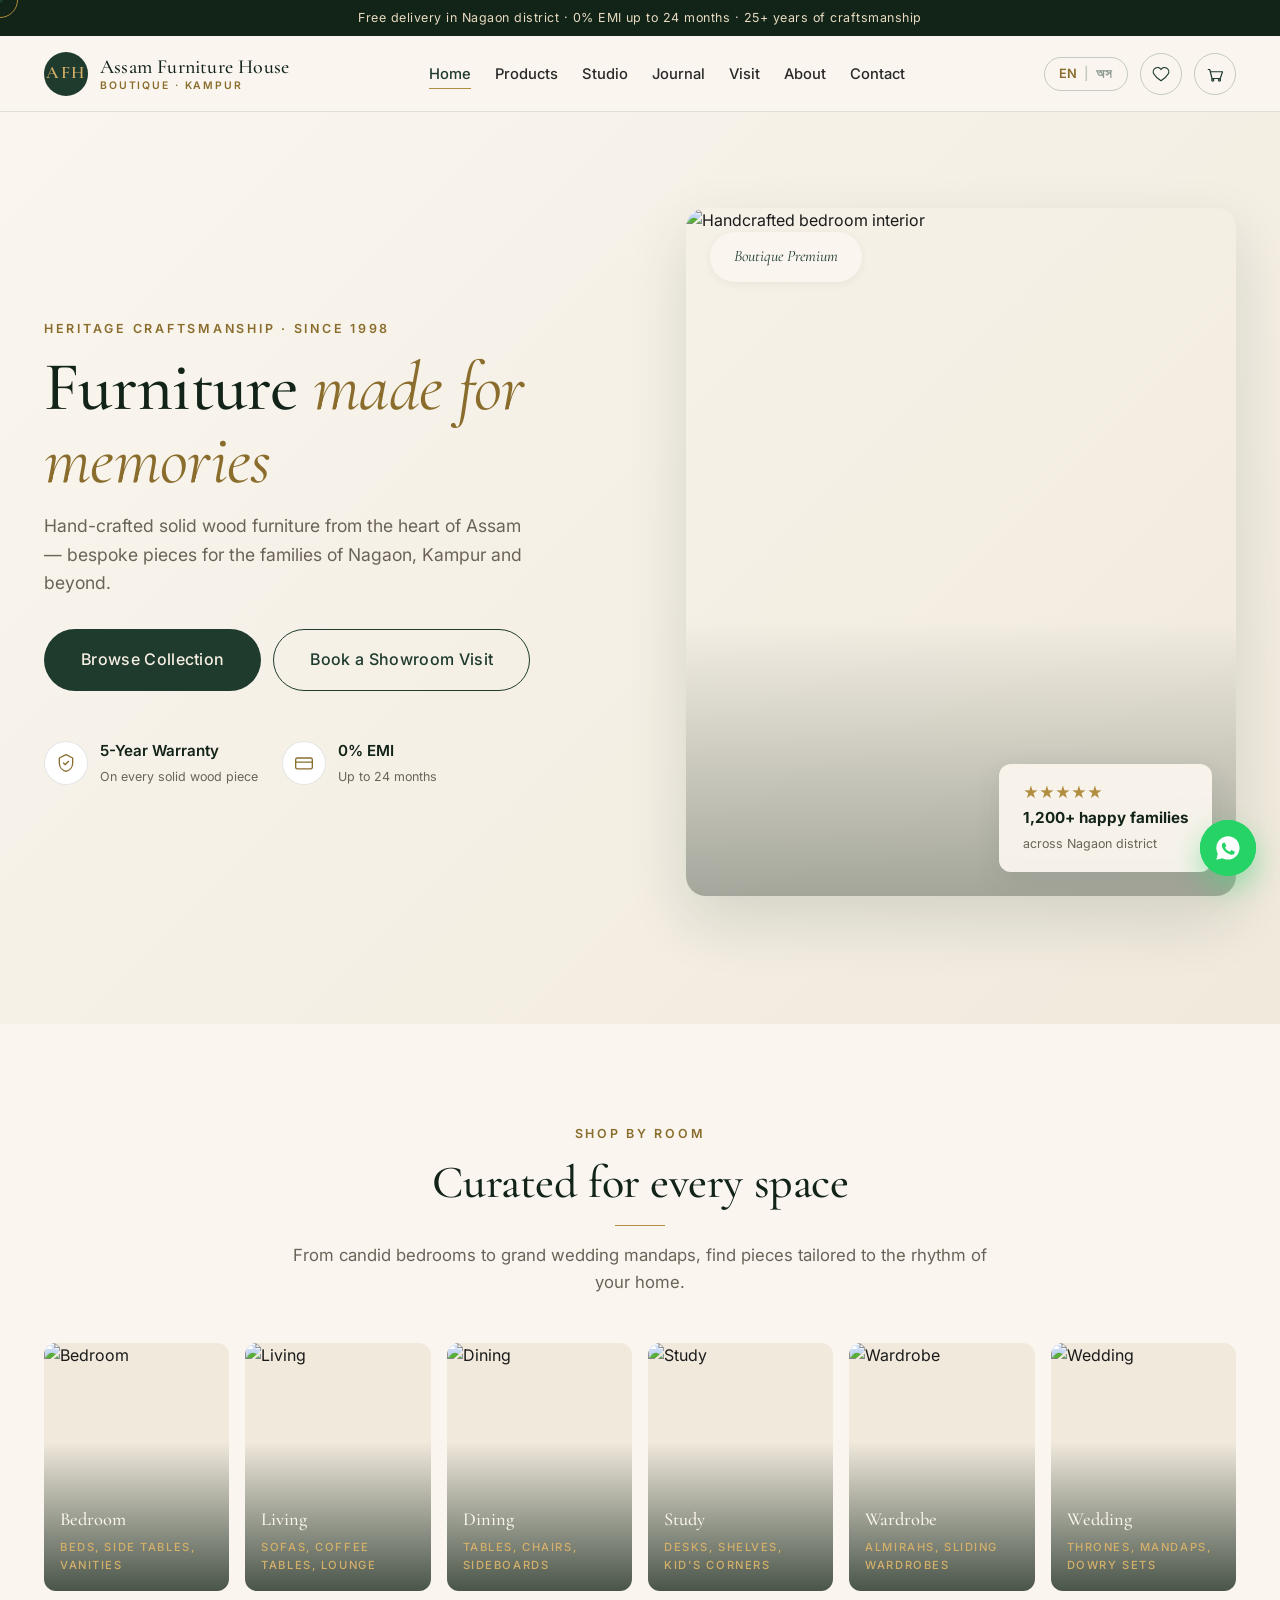
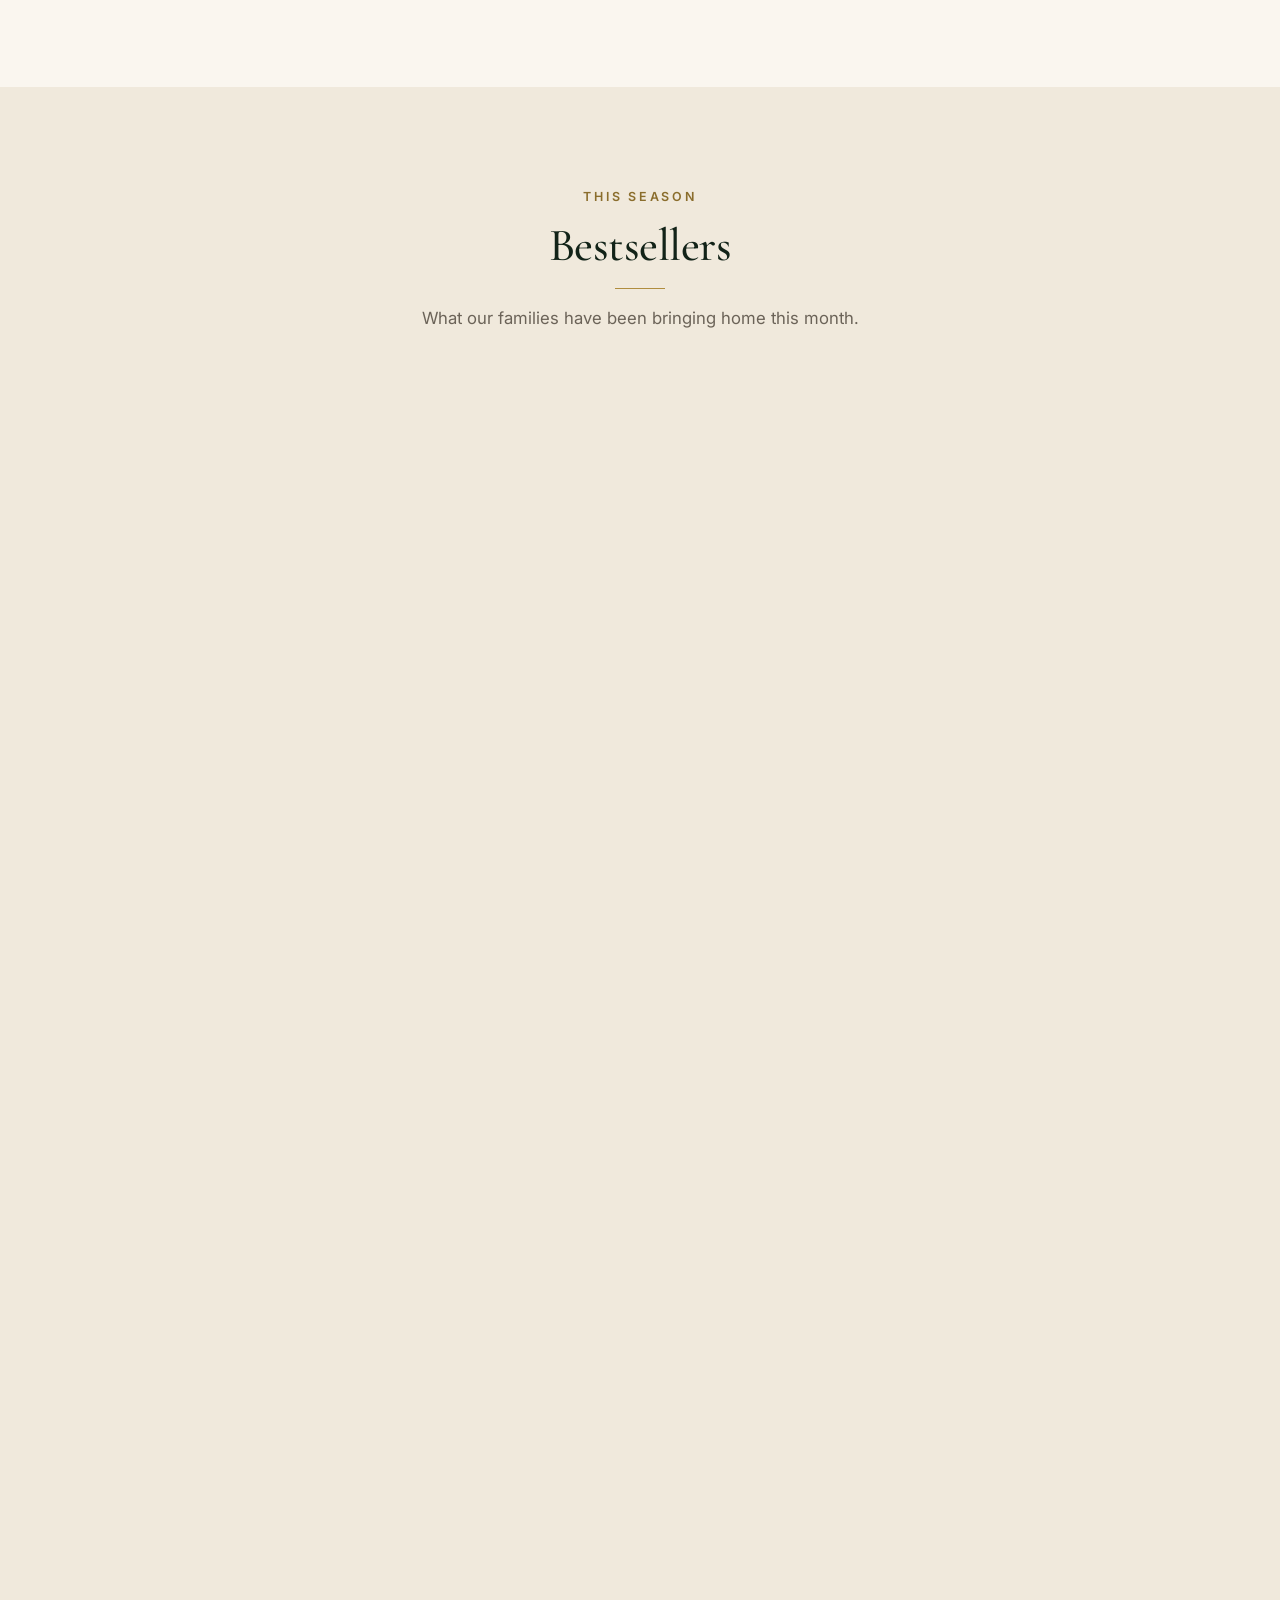
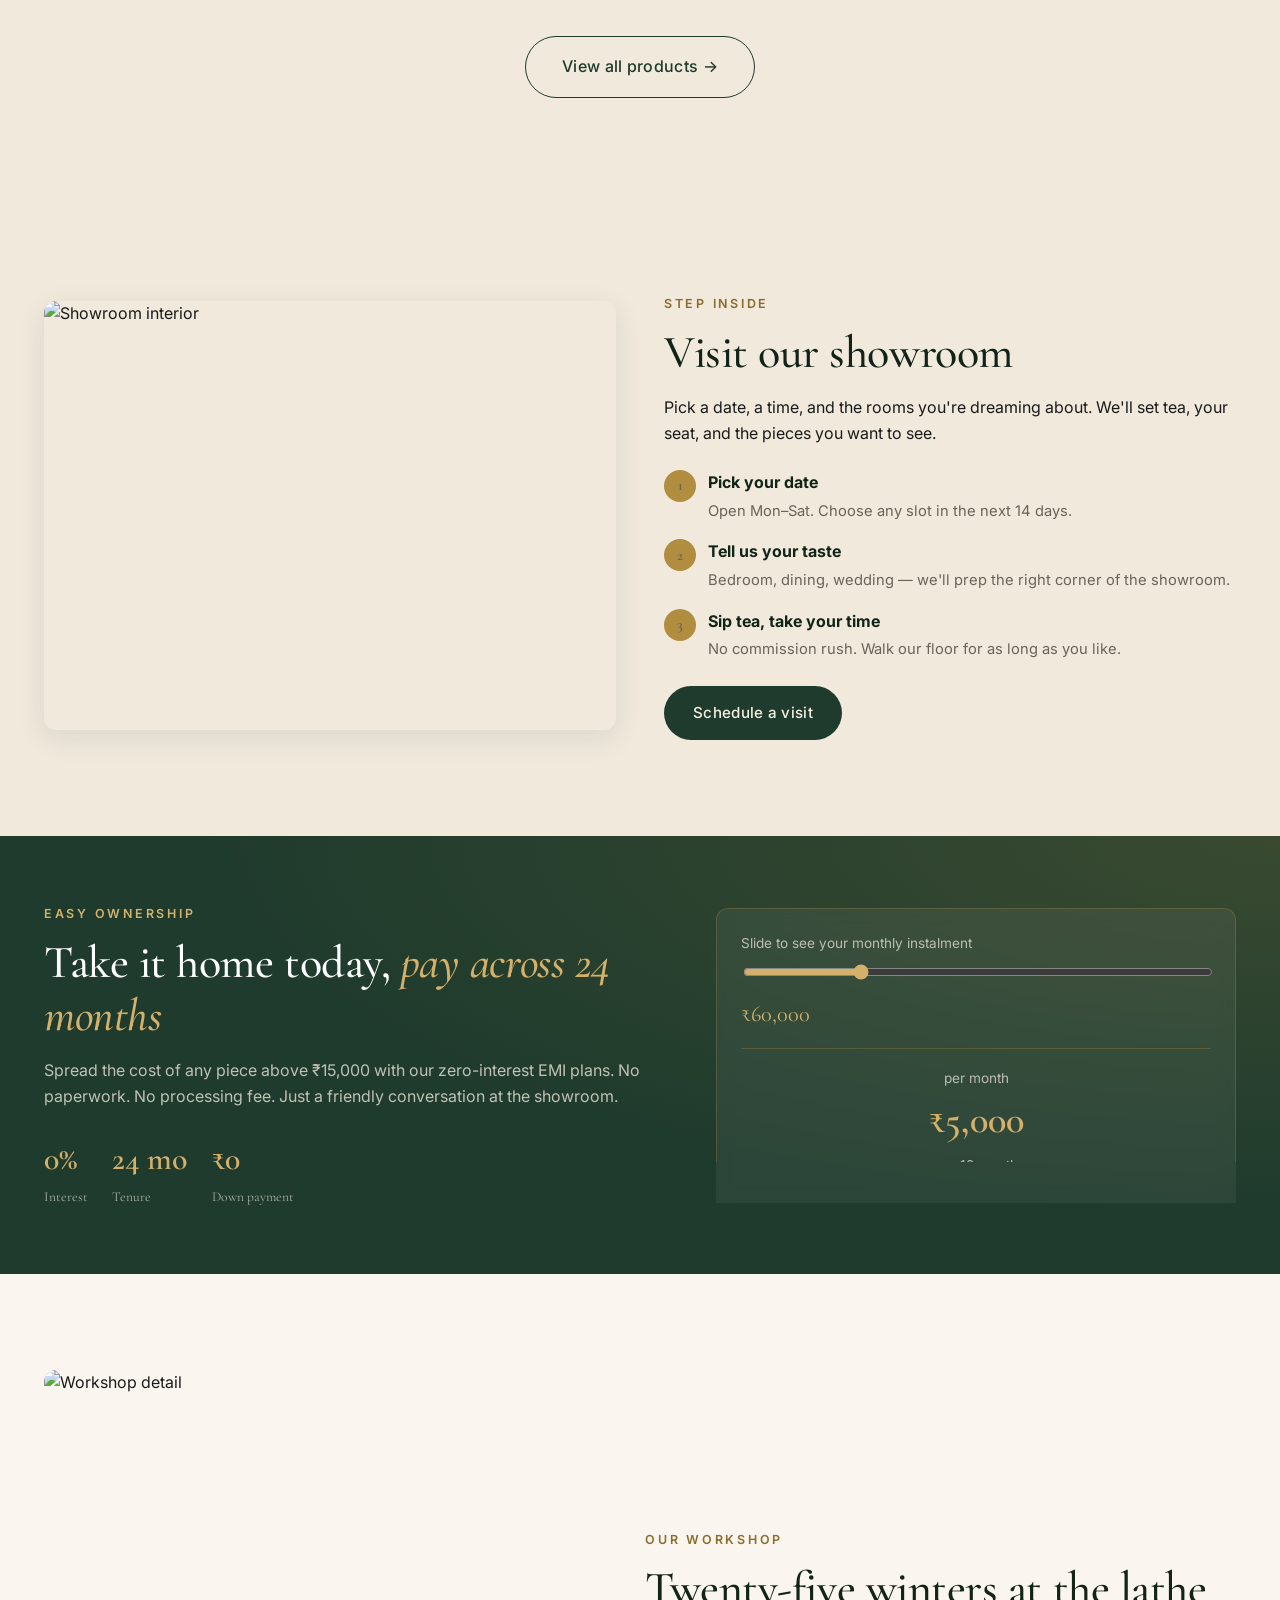
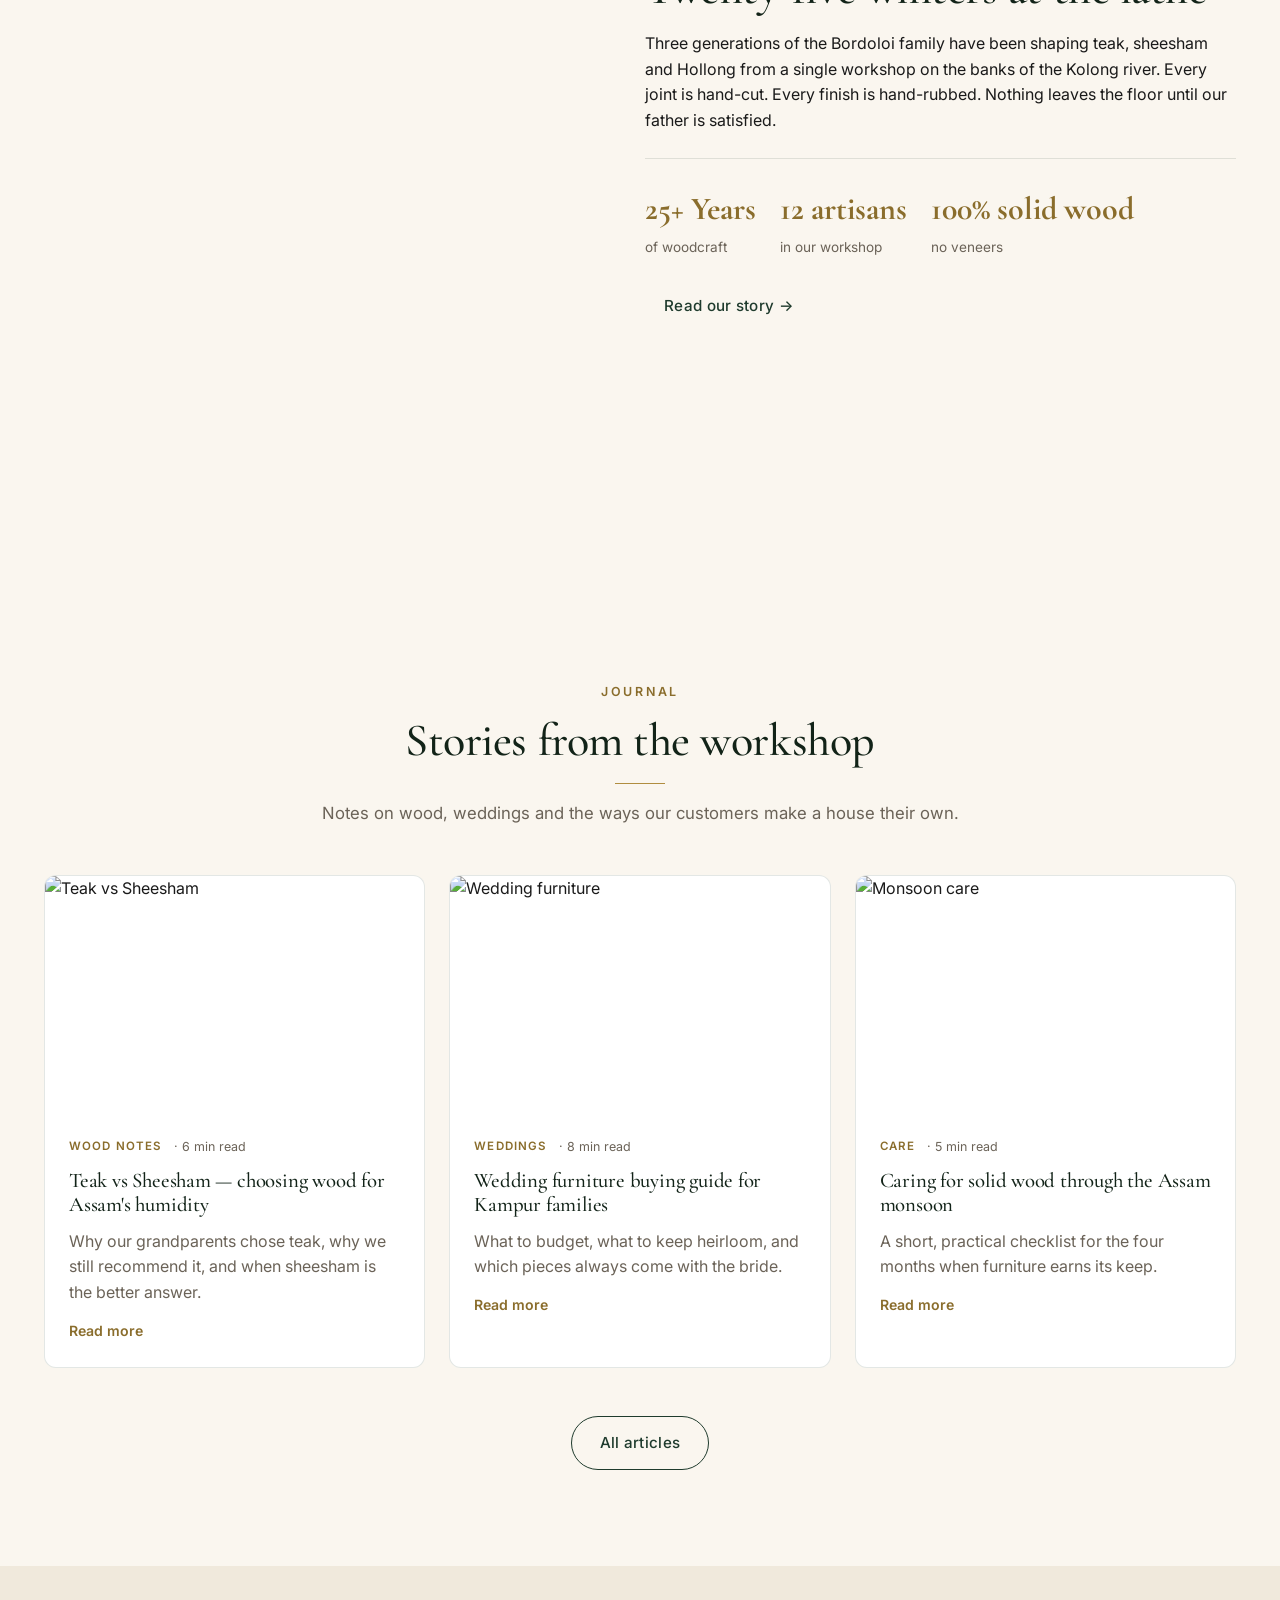
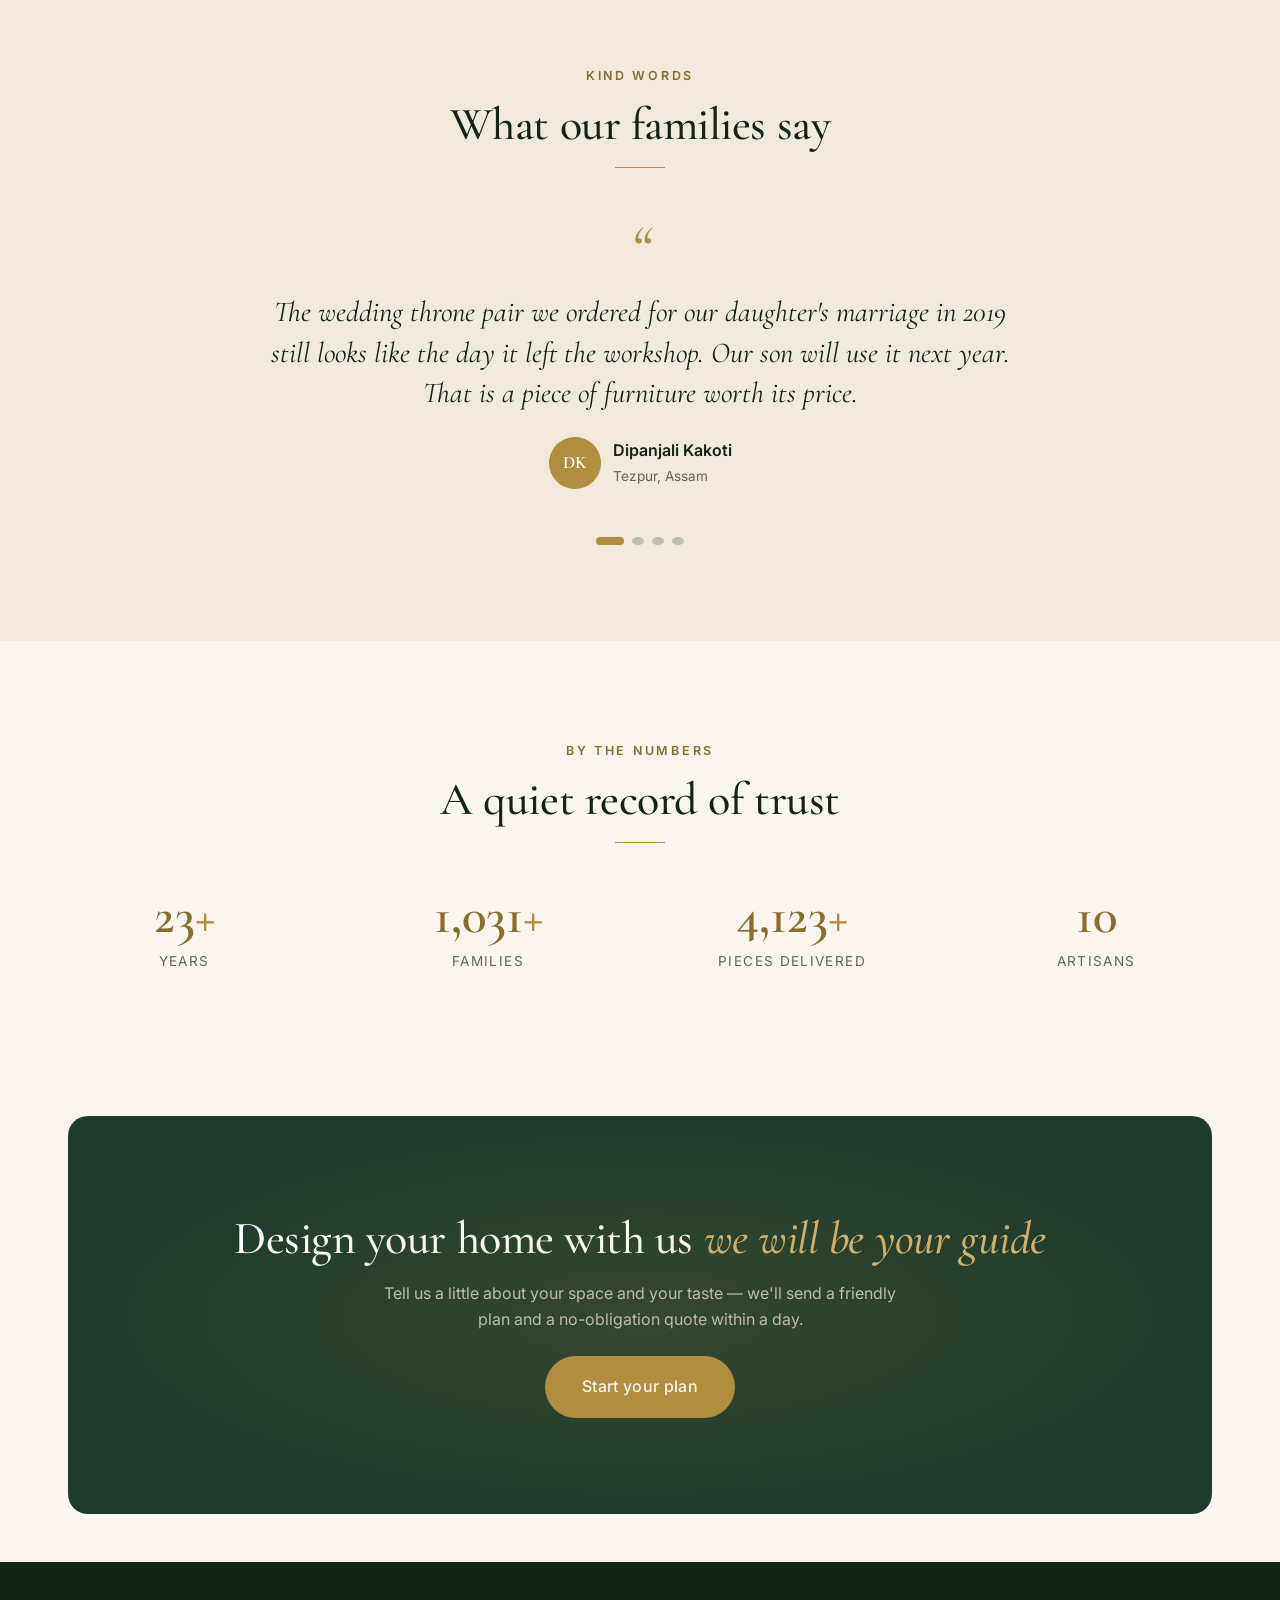
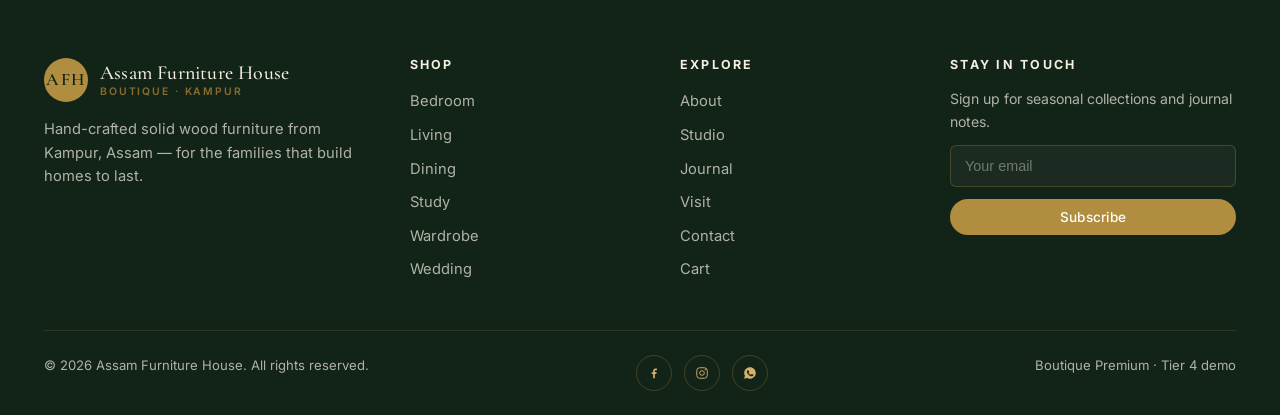
==== index.html @ fefc9b8c "first commit" ====
<!DOCTYPE html>
<html lang="en">
<head>
  <meta charset="UTF-8" />
  <meta name="viewport" content="width=device-width, initial-scale=1.0" />
  <title>Assam Furniture House — Boutique Premium Furniture in Kampur, Nagaon</title>
  <meta name="description" content="Hand-crafted solid wood furniture from Kampur, Assam. 25+ years of craftsmanship, 0% EMI, free delivery in Nagaon district. Bedroom, living, dining, wedding furniture — bespoke and ready-made." />
  <meta property="og:title" content="Assam Furniture House — Boutique Premium" />
  <meta property="og:description" content="Hand-crafted solid wood furniture from Kampur, Assam." />
  <meta property="og:type" content="website" />

  <!-- Fonts -->
  <link rel="preconnect" href="https://fonts.googleapis.com">
  <link rel="preconnect" href="https://fonts.gstatic.com" crossorigin>
  <link href="https://fonts.googleapis.com/css2?family=Cormorant+Garamond:ital,wght@0,400;0,500;0,600;0,700;1,400;1,500&family=Inter:wght@400;500;600;700&display=swap" rel="stylesheet">

  <link rel="stylesheet" href="styles.css" />
  <script src="i18n.js" defer></script>
  <script src="script.js" defer></script>
  <script src="cart.js" defer></script>
  <script src="products.js" defer></script>
</head>
<body>

  <!-- Loader -->
  <div class="page-loader" id="pageLoader">
    <div class="loader-inner">
      <div class="loader-mark">AFH</div>
      <div class="loader-line"></div>
    </div>
  </div>

  <!-- Page transition -->
  <div class="page-transition" id="pageTransition"></div>

  <!-- Custom cursor -->
  <div class="cursor-dot" id="cursorDot"></div>
  <div class="cursor-ring" id="cursorRing"></div>

  <!-- Header -->
  <header class="site-header">
    <div class="topbar">
      <div class="container topbar-inner">
        <p class="topbar-msg" data-i18n="topbar.msg">Free delivery in Nagaon district · 0% EMI up to 24 months · 25+ years of craftsmanship</p>
      </div>
    </div>
    <nav class="navbar" id="navbar">
      <div class="container nav-inner">
        <a href="index.html" class="brand" aria-label="Assam Furniture House home">
          <span class="brand-mark">AFH</span>
          <span class="brand-name">
            <span data-i18n="brand.name">Assam Furniture House</span>
            <small data-i18n="brand.tag">Boutique · Kampur</small>
          </span>
        </a>
        <ul class="nav-links" id="navLinks">
          <li><a href="index.html" data-i18n="nav.home">Home</a></li>
          <li><a href="products.html" data-i18n="nav.products">Products</a></li>
          <li><a href="studio.html" data-i18n="nav.studio">Studio</a></li>
          <li><a href="journal.html" data-i18n="nav.journal">Journal</a></li>
          <li><a href="visit.html" data-i18n="nav.visit">Visit</a></li>
          <li><a href="about.html" data-i18n="nav.about">About</a></li>
          <li><a href="contact.html" data-i18n="nav.contact">Contact</a></li>
        </ul>
        <div class="nav-actions">
          <button class="lang-toggle" id="langToggle" aria-label="Switch language">
            <span data-lang="en" class="on">EN</span>
            <span class="sep">|</span>
            <span data-lang="as">অস</span>
          </button>
          <a href="cart.html#wishlist" class="cart-pill" aria-label="Wishlist">
            <svg viewBox="0 0 24 24" fill="none" stroke="currentColor" stroke-width="1.6" stroke-linecap="round" stroke-linejoin="round"><path d="M12 21s-7-4.5-9.5-9A5.5 5.5 0 0 1 12 6a5.5 5.5 0 0 1 9.5 6c-2.5 4.5-9.5 9-9.5 9z"/></svg>
            <span class="count" data-wishlist-count>0</span>
          </a>
          <a href="cart.html" class="cart-pill" aria-label="Cart">
            <svg viewBox="0 0 24 24" fill="none" stroke="currentColor" stroke-width="1.6" stroke-linecap="round" stroke-linejoin="round"><path d="M3 6h2l3 12h11l3-9H6"/><circle cx="9" cy="20" r="1.4"/><circle cx="18" cy="20" r="1.4"/></svg>
            <span class="count" data-cart-count>0</span>
          </a>
          <button class="hamburger" id="hamburger" aria-label="Open menu" aria-expanded="false">
            <span></span><span></span><span></span>
          </button>
        </div>
      </div>
    </nav>
  </header>

  <main>

    <!-- Hero -->
    <section class="hero">
      <div class="container">
        <div class="hero-grid">
          <div class="hero-copy reveal">
            <span class="eyebrow" data-i18n="hero.eyebrow">Heritage Craftsmanship · Since 1998</span>
            <h1>
              <span data-i18n="hero.title_1">Furniture</span>
              <em data-i18n="hero.title_em">made for memories</em>
            </h1>
            <p class="lead" data-i18n="hero.lead">Hand-crafted solid wood furniture from the heart of Assam — bespoke pieces for the families of Nagaon, Kampur and beyond.</p>
            <div class="hero-ctas">
              <a href="products.html" class="btn btn-primary btn-lg" data-i18n="hero.cta_primary">Browse Collection</a>
              <a href="visit.html" class="btn btn-outline btn-lg" data-i18n="hero.cta_secondary">Book a Showroom Visit</a>
            </div>
            <div class="hero-chips">
              <div class="hero-chip">
                <span class="hero-chip-icon">
                  <svg viewBox="0 0 24 24" fill="none" stroke="currentColor" stroke-width="1.6" stroke-linecap="round" stroke-linejoin="round"><path d="M12 2 4 6v6c0 5 3.5 9 8 10 4.5-1 8-5 8-10V6l-8-4z"/><path d="m9 12 2 2 4-4"/></svg>
                </span>
                <span class="hero-chip-text">
                  <strong data-i18n="hero.chip_warranty_t">5-Year Warranty</strong>
                  <span data-i18n="hero.chip_warranty_s">On every solid wood piece</span>
                </span>
              </div>
              <div class="hero-chip">
                <span class="hero-chip-icon">
                  <svg viewBox="0 0 24 24" fill="none" stroke="currentColor" stroke-width="1.6" stroke-linecap="round" stroke-linejoin="round"><rect x="2" y="6" width="20" height="13" rx="2"/><path d="M2 11h20"/></svg>
                </span>
                <span class="hero-chip-text">
                  <strong data-i18n="hero.chip_emi_t">0% EMI</strong>
                  <span data-i18n="hero.chip_emi_s">Up to 24 months</span>
                </span>
              </div>
            </div>
          </div>
          <div class="hero-visual reveal reveal-delay-1">
            <span class="hero-badge" data-i18n="hero.badge">Boutique Premium</span>
            <img src="https://images.unsplash.com/photo-1616627562650-86eaeae3d72e?w=1200&q=80&auto=format&fit=crop" alt="Handcrafted bedroom interior" loading="eager">
            <div class="hero-floating-card">
              <div>
                <span class="stars">★★★★★</span>
                <strong data-i18n="hero.floating_t">1,200+ happy families</strong>
                <span data-i18n="hero.floating_s">across Nagaon district</span>
              </div>
            </div>
          </div>
        </div>
      </div>
    </section>

    <!-- Categories -->
    <section>
      <div class="container">
        <div class="section-head reveal">
          <span class="eyebrow" data-i18n="sections.categories_eyebrow">Shop by Room</span>
          <h2 data-i18n="sections.categories_title">Curated for every space</h2>
          <span class="divider-flourish"></span>
          <p data-i18n="sections.categories_lead">From candid bedrooms to grand wedding mandaps, find pieces tailored to the rhythm of your home.</p>
        </div>
        <div class="cat-grid">
          <a href="products.html?cat=bedroom" class="cat-card reveal">
            <img src="https://images.unsplash.com/photo-1505691938895-1758d7feb511?w=600&q=80&auto=format&fit=crop" alt="Bedroom" loading="lazy">
            <div class="cat-card-label">
              <span data-i18n="categories.bedroom">Bedroom</span>
              <small data-i18n="categories.bedroom_s">Beds, side tables</small>
            </div>
          </a>
          <a href="products.html?cat=living" class="cat-card reveal reveal-delay-1">
            <img src="https://images.unsplash.com/photo-1567538096630-e0c55bd6374c?w=600&q=80&auto=format&fit=crop" alt="Living" loading="lazy">
            <div class="cat-card-label">
              <span data-i18n="categories.living">Living</span>
              <small data-i18n="categories.living_s">Sofas, coffee tables</small>
            </div>
          </a>
          <a href="products.html?cat=dining" class="cat-card reveal reveal-delay-2">
            <img src="https://images.unsplash.com/photo-1617806118233-18e1de247200?w=600&q=80&auto=format&fit=crop" alt="Dining" loading="lazy">
            <div class="cat-card-label">
              <span data-i18n="categories.dining">Dining</span>
              <small data-i18n="categories.dining_s">Tables, chairs</small>
            </div>
          </a>
          <a href="products.html?cat=study" class="cat-card reveal reveal-delay-3">
            <img src="https://images.unsplash.com/photo-1518455027359-f3f8164ba6bd?w=600&q=80&auto=format&fit=crop" alt="Study" loading="lazy">
            <div class="cat-card-label">
              <span data-i18n="categories.study">Study</span>
              <small data-i18n="categories.study_s">Desks, shelves</small>
            </div>
          </a>
          <a href="products.html?cat=wardrobe" class="cat-card reveal">
            <img src="https://images.unsplash.com/photo-1595428774223-ef52624120d2?w=600&q=80&auto=format&fit=crop" alt="Wardrobe" loading="lazy">
            <div class="cat-card-label">
              <span data-i18n="categories.wardrobe">Wardrobe</span>
              <small data-i18n="categories.wardrobe_s">Almirahs, sliding</small>
            </div>
          </a>
          <a href="products.html?cat=wedding" class="cat-card reveal reveal-delay-1">
            <img src="https://images.unsplash.com/photo-1632322474318-bedb31a2b8b1?w=600&q=80&auto=format&fit=crop" alt="Wedding" loading="lazy">
            <div class="cat-card-label">
              <span data-i18n="categories.wedding">Wedding</span>
              <small data-i18n="categories.wedding_s">Thrones, mandaps</small>
            </div>
          </a>
        </div>
      </div>
    </section>

    <!-- Bestsellers -->
    <section style="background: var(--bg-soft);">
      <div class="container">
        <div class="section-head reveal">
          <span class="eyebrow" data-i18n="sections.bestsellers_eyebrow">This Season</span>
          <h2 data-i18n="sections.bestsellers_title">Bestsellers</h2>
          <span class="divider-flourish"></span>
          <p data-i18n="sections.bestsellers_lead">What our families have been bringing home this month.</p>
        </div>
        <div class="product-grid" data-products="featured" data-limit="8"></div>
        <div style="text-align: center; margin-top: var(--s-7);">
          <a href="products.html" class="btn btn-outline btn-lg">View all products →</a>
        </div>
      </div>
    </section>

    <!-- Visit teaser -->
    <section class="visit-teaser">
      <div class="container">
        <div class="visit-grid">
          <div class="visit-img reveal">
            <img src="https://images.unsplash.com/photo-1556909114-f6e7ad7d3136?w=900&q=80&auto=format&fit=crop" alt="Showroom interior" loading="lazy">
          </div>
          <div class="reveal reveal-delay-1">
            <span class="eyebrow" data-i18n="sections.visit_eyebrow">Step Inside</span>
            <h2 data-i18n="sections.visit_title">Visit our showroom</h2>
            <p data-i18n="sections.visit_lead">Pick a date, a time, and the rooms you're dreaming about. We'll set tea, your seat, and the pieces you want to see.</p>
            <div class="visit-points">
              <div class="visit-point">
                <span class="visit-point-num">1</span>
                <div>
                  <strong data-i18n="sections.visit_p1_t">Pick your date</strong>
                  <span data-i18n="sections.visit_p1_s">Open Mon–Sat. Choose any slot in the next 14 days.</span>
                </div>
              </div>
              <div class="visit-point">
                <span class="visit-point-num">2</span>
                <div>
                  <strong data-i18n="sections.visit_p2_t">Tell us your taste</strong>
                  <span data-i18n="sections.visit_p2_s">Bedroom, dining, wedding — we'll prep the right corner.</span>
                </div>
              </div>
              <div class="visit-point">
                <span class="visit-point-num">3</span>
                <div>
                  <strong data-i18n="sections.visit_p3_t">Sip tea, take your time</strong>
                  <span data-i18n="sections.visit_p3_s">No commission rush. Walk our floor for as long as you like.</span>
                </div>
              </div>
            </div>
            <a href="visit.html" class="btn btn-primary" data-i18n="sections.visit_cta">Schedule a visit</a>
          </div>
        </div>
      </div>
    </section>

    <!-- EMI banner with mini-calc -->
    <section class="emi-banner">
      <div class="container">
        <div class="emi-grid">
          <div class="reveal">
            <span class="eyebrow" style="color: var(--brass-light);" data-i18n="sections.emi_eyebrow">Easy Ownership</span>
            <h2>
              <span data-i18n="sections.emi_title">Take it home today,</span>
              <em data-i18n="sections.emi_title_em">pay across 24 months</em>
            </h2>
            <p class="lead" data-i18n="sections.emi_lead">Spread the cost of any piece above ₹15,000 with our zero-interest EMI plans. No paperwork. No processing fee. Just a friendly conversation at the showroom.</p>
            <div class="emi-highlights">
              <div class="emi-h">
                <strong data-i18n="sections.emi_h1_t">0%</strong>
                <span data-i18n="sections.emi_h1_s">Interest</span>
              </div>
              <div class="emi-h">
                <strong data-i18n="sections.emi_h2_t">24 mo</strong>
                <span data-i18n="sections.emi_h2_s">Tenure</span>
              </div>
              <div class="emi-h">
                <strong data-i18n="sections.emi_h3_t">₹0</strong>
                <span data-i18n="sections.emi_h3_s">Down payment</span>
              </div>
            </div>
          </div>
          <div class="emi-mini-calc reveal reveal-delay-1">
            <label data-i18n="sections.emi_calc_label">Slide to see your monthly instalment</label>
            <input type="range" id="emiMiniSlider" min="15000" max="200000" step="500" value="60000">
            <div class="value" id="emiMiniValue">₹60,000</div>
            <div class="emi-result">
              <span data-i18n="sections.emi_calc_per_month">per month</span>
              <strong id="emiMiniResult">₹5,000</strong>
              <span data-i18n="sections.emi_calc_tenure">over 12 months</span>
            </div>
          </div>
        </div>
      </div>
    </section>

    <!-- Story -->
    <section class="story-strip">
      <div class="container">
        <div class="story-grid">
          <div class="story-img reveal">
            <img src="https://images.unsplash.com/photo-1567538096630-e0c55bd6374c?w=900&q=80&auto=format&fit=crop" alt="Workshop detail" loading="lazy">
          </div>
          <div class="reveal reveal-delay-1">
            <span class="eyebrow" data-i18n="sections.story_eyebrow">Our Workshop</span>
            <h2 data-i18n="sections.story_title">Twenty-five winters at the lathe</h2>
            <p data-i18n="sections.story_p">Three generations of the Bordoloi family have been shaping teak, sheesham and Hollong from a single workshop on the banks of the Kolong river. Every joint is hand-cut. Every finish is hand-rubbed. Nothing leaves the floor until our father is satisfied.</p>
            <div class="story-meta">
              <div>
                <strong data-i18n="sections.story_meta_1_t">25+ Years</strong>
                <span data-i18n="sections.story_meta_1_s">of woodcraft</span>
              </div>
              <div>
                <strong data-i18n="sections.story_meta_2_t">12 artisans</strong>
                <span data-i18n="sections.story_meta_2_s">in our workshop</span>
              </div>
              <div>
                <strong data-i18n="sections.story_meta_3_t">100% solid wood</strong>
                <span data-i18n="sections.story_meta_3_s">no veneers</span>
              </div>
            </div>
            <a href="about.html" class="btn btn-ghost" style="margin-top: var(--s-5);">Read our story →</a>
          </div>
        </div>
      </div>
    </section>

    <!-- Journal teaser -->
    <section>
      <div class="container">
        <div class="section-head reveal">
          <span class="eyebrow" data-i18n="sections.journal_eyebrow">Journal</span>
          <h2 data-i18n="sections.journal_title">Stories from the workshop</h2>
          <span class="divider-flourish"></span>
          <p data-i18n="sections.journal_lead">Notes on wood, weddings and the ways our customers make a house their own.</p>
        </div>
        <div class="journal-grid">
          <a href="journal-post.html?slug=teak-vs-sheesham" class="journal-card reveal">
            <div class="journal-card-img">
              <img src="https://images.unsplash.com/photo-1517445312882-bc9910d016b7?w=900&q=80&auto=format&fit=crop" alt="Teak vs Sheesham" loading="lazy">
            </div>
            <div class="journal-card-body">
              <div class="journal-card-meta">
                <span class="tag">Wood Notes</span>
                <span>· 6 min read</span>
              </div>
              <h3>Teak vs Sheesham — choosing wood for Assam's humidity</h3>
              <p>Why our grandparents chose teak, why we still recommend it, and when sheesham is the better answer.</p>
              <span class="read-more" data-i18n="sections.journal_more">Read more →</span>
            </div>
          </a>
          <a href="journal-post.html?slug=wedding-buying-guide" class="journal-card reveal reveal-delay-1">
            <div class="journal-card-img">
              <img src="https://images.unsplash.com/photo-1583394293214-28ded15ee548?w=900&q=80&auto=format&fit=crop" alt="Wedding furniture" loading="lazy">
            </div>
            <div class="journal-card-body">
              <div class="journal-card-meta">
                <span class="tag">Weddings</span>
                <span>· 8 min read</span>
              </div>
              <h3>Wedding furniture buying guide for Kampur families</h3>
              <p>What to budget, what to keep heirloom, and which pieces always come with the bride.</p>
              <span class="read-more" data-i18n="sections.journal_more">Read more →</span>
            </div>
          </a>
          <a href="journal-post.html?slug=monsoon-care" class="journal-card reveal reveal-delay-2">
            <div class="journal-card-img">
              <img src="https://images.unsplash.com/photo-1604061986761-d9d0cc41b0d1?w=900&q=80&auto=format&fit=crop" alt="Monsoon care" loading="lazy">
            </div>
            <div class="journal-card-body">
              <div class="journal-card-meta">
                <span class="tag">Care</span>
                <span>· 5 min read</span>
              </div>
              <h3>Caring for solid wood through the Assam monsoon</h3>
              <p>A short, practical checklist for the four months when furniture earns its keep.</p>
              <span class="read-more" data-i18n="sections.journal_more">Read more →</span>
            </div>
          </a>
        </div>
        <div style="text-align: center; margin-top: var(--s-7);">
          <a href="journal.html" class="btn btn-outline" data-i18n="sections.journal_all">All articles</a>
        </div>
      </div>
    </section>

    <!-- Testimonials -->
    <section class="testimonials">
      <div class="container">
        <div class="section-head reveal">
          <span class="eyebrow" data-i18n="sections.testimonials_eyebrow">Kind Words</span>
          <h2 data-i18n="sections.testimonials_title">What our families say</h2>
          <span class="divider-flourish"></span>
        </div>
        <div class="tcarousel reveal">
          <div class="tslide active">
            <p class="tquote">The wedding throne pair we ordered for our daughter's marriage in 2019 still looks like the day it left the workshop. Our son will use it next year. That is a piece of furniture worth its price.</p>
            <div class="tperson">
              <div class="tperson-avatar">DK</div>
              <div class="tperson-info">
                <strong>Dipanjali Kakoti</strong>
                <span>Tezpur, Assam</span>
              </div>
            </div>
          </div>
          <div class="tslide">
            <p class="tquote">I asked Hiren-da for a study desk that would last my son through engineering college. Five years later it has survived two re-paintings of the room and looks better than the day it arrived.</p>
            <div class="tperson">
              <div class="tperson-avatar">RB</div>
              <div class="tperson-info">
                <strong>Ritu Borah</strong>
                <span>Nagaon, Assam</span>
              </div>
            </div>
          </div>
          <div class="tslide">
            <p class="tquote">We compared three furniture shops in Guwahati before driving to Kampur. The price was lower, the wood was better, and they let us walk the workshop. We have been customers for eight years now.</p>
            <div class="tperson">
              <div class="tperson-avatar">PS</div>
              <div class="tperson-info">
                <strong>Pranjal Saikia</strong>
                <span>Guwahati, Assam</span>
              </div>
            </div>
          </div>
          <div class="tslide">
            <p class="tquote">The free EMI saved us. We took home a full bedroom set during my daughter's first job — paid it off in twelve months without a rupee of extra cost. The Bordolois are honest people.</p>
            <div class="tperson">
              <div class="tperson-avatar">AM</div>
              <div class="tperson-info">
                <strong>Anjali Medhi</strong>
                <span>Jorhat, Assam</span>
              </div>
            </div>
          </div>
          <div class="tdots"></div>
        </div>
      </div>
    </section>

    <!-- Stats -->
    <section>
      <div class="container">
        <div class="section-head reveal">
          <span class="eyebrow" data-i18n="sections.stats_eyebrow">By the Numbers</span>
          <h2 data-i18n="sections.stats_title">A quiet record of trust</h2>
          <span class="divider-flourish"></span>
        </div>
        <div class="stats-row">
          <div class="stat reveal">
            <div class="num"><span data-count="27">0</span><span class="plus">+</span></div>
            <div class="label" data-i18n="sections.stat_years">Years</div>
          </div>
          <div class="stat reveal reveal-delay-1">
            <div class="num"><span data-count="1200">0</span><span class="plus">+</span></div>
            <div class="label" data-i18n="sections.stat_families">Families</div>
          </div>
          <div class="stat reveal reveal-delay-2">
            <div class="num"><span data-count="4800">0</span><span class="plus">+</span></div>
            <div class="label" data-i18n="sections.stat_pieces">Pieces delivered</div>
          </div>
          <div class="stat reveal reveal-delay-3">
            <div class="num"><span data-count="12">0</span></div>
            <div class="label" data-i18n="sections.stat_artisans">Artisans</div>
          </div>
        </div>
      </div>
    </section>

    <!-- CTA banner -->
    <section style="padding: var(--s-7) 0;">
      <div class="container">
        <div class="cta-banner reveal">
          <h2>
            <span data-i18n="sections.cta_title">Design your home with us</span>
            <em data-i18n="sections.cta_em">we will be your guide</em>
          </h2>
          <p data-i18n="sections.cta_lead">Tell us a little about your space and your taste — we'll send a friendly plan and a no-obligation quote within a day.</p>
          <a href="studio.html" class="btn btn-brass btn-lg" data-i18n="sections.cta_btn">Start your plan</a>
        </div>
      </div>
    </section>
  </main>

  <!-- Footer -->
  <footer class="site-footer">
    <div class="container">
      <div class="footer-grid">
        <div class="footer-brand">
          <a href="index.html" class="brand">
            <span class="brand-mark">AFH</span>
            <span class="brand-name">
              <span data-i18n="brand.name">Assam Furniture House</span>
              <small data-i18n="brand.tag">Boutique · Kampur</small>
            </span>
          </a>
          <p data-i18n="footer.tagline">Hand-crafted solid wood furniture from Kampur, Assam — for the families that build homes to last.</p>
        </div>
        <div class="footer-col">
          <h4 data-i18n="footer.shop">Shop</h4>
          <ul>
            <li><a href="products.html?cat=bedroom" data-i18n="categories.bedroom">Bedroom</a></li>
            <li><a href="products.html?cat=living" data-i18n="categories.living">Living</a></li>
            <li><a href="products.html?cat=dining" data-i18n="categories.dining">Dining</a></li>
            <li><a href="products.html?cat=study" data-i18n="categories.study">Study</a></li>
            <li><a href="products.html?cat=wardrobe" data-i18n="categories.wardrobe">Wardrobe</a></li>
            <li><a href="products.html?cat=wedding" data-i18n="categories.wedding">Wedding</a></li>
          </ul>
        </div>
        <div class="footer-col">
          <h4 data-i18n="footer.explore">Explore</h4>
          <ul>
            <li><a href="about.html" data-i18n="nav.about">About</a></li>
            <li><a href="studio.html" data-i18n="nav.studio">Studio</a></li>
            <li><a href="journal.html" data-i18n="nav.journal">Journal</a></li>
            <li><a href="visit.html" data-i18n="nav.visit">Visit</a></li>
            <li><a href="contact.html" data-i18n="nav.contact">Contact</a></li>
            <li><a href="cart.html" data-i18n="nav.cart">Cart</a></li>
          </ul>
        </div>
        <div class="footer-col footer-newsletter">
          <h4 data-i18n="footer.stay">Stay in touch</h4>
          <p style="font-size: 0.88rem; margin-bottom: var(--s-3);" data-i18n="footer.newsletter_p">Sign up for seasonal collections and journal notes.</p>
          <form id="newsletterForm">
            <input type="email" required placeholder="Your email" data-i18n-placeholder="footer.newsletter_ph">
            <button type="submit" class="btn btn-brass btn-block btn-sm" data-i18n="footer.newsletter_btn">Subscribe</button>
          </form>
        </div>
      </div>
      <div class="footer-bottom">
        <span data-i18n="footer.rights">© 2026 Assam Furniture House. All rights reserved.</span>
        <div class="footer-socials">
          <a href="#" aria-label="Facebook"><svg viewBox="0 0 24 24" fill="currentColor"><path d="M13.5 21v-7.5h2.5l.5-3h-3V8.6c0-.9.3-1.5 1.6-1.5H17V4.4c-.4 0-1.4-.1-2.5-.1-2.5 0-4 1.5-4 4.2v2H8v3h2.5V21z"/></svg></a>
          <a href="#" aria-label="Instagram"><svg viewBox="0 0 24 24" fill="none" stroke="currentColor" stroke-width="1.6"><rect x="3" y="3" width="18" height="18" rx="5"/><circle cx="12" cy="12" r="4"/><circle cx="17.5" cy="6.5" r=".5" fill="currentColor"/></svg></a>
          <a href="#" aria-label="WhatsApp"><svg viewBox="0 0 24 24" fill="currentColor"><path d="M12 2C6.5 2 2 6.5 2 12c0 1.8.5 3.4 1.3 4.9L2 22l5.2-1.3c1.4.8 3 1.2 4.7 1.2 5.5 0 10-4.5 10-10S17.5 2 12 2zm5.6 14.4c-.2.6-1.3 1.2-1.8 1.3-.5.1-1.1.1-1.7-.1-.4-.1-.9-.3-1.6-.6-2.8-1.2-4.6-4-4.7-4.2-.1-.2-1.1-1.5-1.1-2.8 0-1.4.7-2 1-2.3.2-.2.5-.3.8-.3h.5c.2 0 .4 0 .6.5.2.6.7 2 .8 2.1.1.1.1.3 0 .5-.1.2-.1.3-.3.5-.1.1-.3.3-.4.4-.1.1-.3.3-.1.5.1.3.7 1.1 1.5 1.8 1 .9 1.9 1.2 2.2 1.4.3.1.4.1.6-.1.2-.2.7-.8.8-1 .2-.3.4-.2.6-.1.3.1 1.6.8 1.9.9.3.1.5.2.5.3.1.2.1.7-.1 1.3z"/></svg></a>
        </div>
        <span data-i18n="footer.built">Boutique Premium · Tier 4 demo</span>
      </div>
    </div>
  </footer>

  <!-- Floating WhatsApp -->
  <a href="https://wa.me/919876543210?text=Hello%20Assam%20Furniture%20House" class="wa-float" aria-label="Chat on WhatsApp" target="_blank" rel="noopener">
    <svg viewBox="0 0 24 24" fill="currentColor"><path d="M12 2C6.5 2 2 6.5 2 12c0 1.8.5 3.4 1.3 4.9L2 22l5.2-1.3c1.4.8 3 1.2 4.7 1.2 5.5 0 10-4.5 10-10S17.5 2 12 2zm5.6 14.4c-.2.6-1.3 1.2-1.8 1.3-.5.1-1.1.1-1.7-.1-.4-.1-.9-.3-1.6-.6-2.8-1.2-4.6-4-4.7-4.2-.1-.2-1.1-1.5-1.1-2.8 0-1.4.7-2 1-2.3.2-.2.5-.3.8-.3h.5c.2 0 .4 0 .6.5.2.6.7 2 .8 2.1.1.1.1.3 0 .5-.1.2-.1.3-.3.5-.1.1-.3.3-.4.4-.1.1-.3.3-.1.5.1.3.7 1.1 1.5 1.8 1 .9 1.9 1.2 2.2 1.4.3.1.4.1.6-.1.2-.2.7-.8.8-1 .2-.3.4-.2.6-.1.3.1 1.6.8 1.9.9.3.1.5.2.5.3.1.2.1.7-.1 1.3z"/></svg>
  </a>

</body>
</html>
---- styles.css ----
/* =========================================================
   Assam Furniture House — Tier 4 (Boutique Premium)
   Editorial Cream + Forest + Brass design system
   ========================================================= */

/* ---------- 1. Tokens ---------- */
:root {
  /* Palette */
  --bg-page: #faf6ef;
  --bg-card: #ffffff;
  --bg-soft: #f0e9dc;
  --bg-deep: #ece2d0;
  --forest: #1f3b2d;
  --forest-deep: #122318;
  --forest-soft: #2d4f3d;
  --brass: #b08d3f;
  --brass-light: #d4b06a;
  --brass-deep: #8a6d2c;
  --ink: #1a1a1a;
  --ink-soft: #2a2a2a;
  --muted: #6b6358;
  --muted-soft: #948a7a;
  --line: rgba(31, 59, 45, 0.12);
  --line-strong: rgba(31, 59, 45, 0.24);
  --whatsapp: #25d366;
  --shadow-sm: 0 2px 8px rgba(31, 59, 45, 0.06);
  --shadow-md: 0 8px 28px rgba(31, 59, 45, 0.10);
  --shadow-lg: 0 24px 60px rgba(31, 59, 45, 0.14);

  /* Type */
  --font-display: "Cormorant Garamond", "Georgia", serif;
  --font-body: "Inter", -apple-system, BlinkMacSystemFont, "Segoe UI", sans-serif;

  /* Spacing scale */
  --s-1: 4px;
  --s-2: 8px;
  --s-3: 12px;
  --s-4: 16px;
  --s-5: 24px;
  --s-6: 32px;
  --s-7: 48px;
  --s-8: 64px;
  --s-9: 96px;
  --s-10: 128px;

  /* Radii */
  --r-sm: 6px;
  --r-md: 12px;
  --r-lg: 20px;
  --r-pill: 999px;

  /* Transitions */
  --t-fast: 180ms cubic-bezier(.2,.7,.3,1);
  --t-med: 320ms cubic-bezier(.2,.7,.3,1);
  --t-slow: 600ms cubic-bezier(.2,.7,.3,1);

  /* Layout */
  --container: 1240px;
  --nav-h: 76px;
  --topbar-h: 36px;
}

/* ---------- 2. Base ---------- */
*,
*::before,
*::after { box-sizing: border-box; }

html {
  scroll-behavior: smooth;
  -webkit-text-size-adjust: 100%;
}

body {
  margin: 0;
  font-family: var(--font-body);
  font-size: 16px;
  line-height: 1.6;
  color: var(--ink);
  background: var(--bg-page);
  overflow-x: hidden;
  -webkit-font-smoothing: antialiased;
}

img {
  max-width: 100%;
  height: auto;
  display: block;
}

a {
  color: inherit;
  text-decoration: none;
}

button {
  font-family: inherit;
  cursor: pointer;
  border: none;
  background: none;
  color: inherit;
}

ul, ol { list-style: none; padding: 0; margin: 0; }

h1, h2, h3, h4, h5 {
  font-family: var(--font-display);
  font-weight: 500;
  line-height: 1.15;
  color: var(--forest-deep);
  letter-spacing: -0.01em;
  margin: 0 0 var(--s-4);
}

h1 { font-size: clamp(2.4rem, 5vw, 4.2rem); }
h2 { font-size: clamp(1.9rem, 3.6vw, 3rem); }
h3 { font-size: clamp(1.4rem, 2.4vw, 2rem); }
h4 { font-size: 1.25rem; }

p { margin: 0 0 var(--s-4); }

.container {
  width: 100%;
  max-width: var(--container);
  margin: 0 auto;
  padding: 0 var(--s-5);
}

section { padding: var(--s-9) 0; }

.eyebrow {
  display: inline-block;
  font-family: var(--font-body);
  font-size: 0.78rem;
  letter-spacing: 0.22em;
  text-transform: uppercase;
  color: var(--brass-deep);
  font-weight: 600;
  margin-bottom: var(--s-3);
}

.section-head {
  text-align: center;
  max-width: 720px;
  margin: 0 auto var(--s-7);
}
.section-head p { color: var(--muted); font-size: 1.05rem; }

.divider-flourish {
  display: block;
  width: 50px;
  height: 1px;
  background: var(--brass);
  margin: var(--s-3) auto var(--s-4);
}

/* ---------- 3. Buttons ---------- */
.btn {
  display: inline-flex;
  align-items: center;
  justify-content: center;
  gap: var(--s-2);
  padding: 14px 28px;
  border-radius: var(--r-pill);
  font-weight: 500;
  font-size: 0.95rem;
  letter-spacing: 0.02em;
  transition: transform var(--t-fast), background var(--t-fast), box-shadow var(--t-fast), color var(--t-fast);
  cursor: pointer;
  border: 1px solid transparent;
  white-space: nowrap;
}
.btn:hover { transform: translateY(-2px); }
.btn:active { transform: translateY(0); }

.btn-primary {
  background: var(--forest);
  color: #f5efe2;
}
.btn-primary:hover { background: var(--forest-deep); box-shadow: var(--shadow-md); }

.btn-brass {
  background: var(--brass);
  color: #fff;
}
.btn-brass:hover { background: var(--brass-deep); box-shadow: var(--shadow-md); }

.btn-outline {
  background: transparent;
  border-color: var(--forest);
  color: var(--forest);
}
.btn-outline:hover { background: var(--forest); color: #f5efe2; }

.btn-ghost {
  padding: 10px 18px;
  color: var(--forest);
  font-weight: 500;
}
.btn-ghost:hover { color: var(--brass); }

.btn-wa {
  background: var(--whatsapp);
  color: #fff;
}
.btn-wa:hover { background: #1ea152; }

.btn-sm { padding: 9px 18px; font-size: 0.85rem; }
.btn-lg { padding: 17px 36px; font-size: 1rem; }
.btn-block { display: flex; width: 100%; }

/* ---------- 4. Page Loader ---------- */
.page-loader {
  position: fixed;
  inset: 0;
  background: var(--bg-page);
  z-index: 9999;
  display: grid;
  place-items: center;
  transition: opacity 600ms ease, visibility 600ms ease;
}
.page-loader.hidden {
  opacity: 0;
  visibility: hidden;
}
.loader-mark {
  font-family: var(--font-display);
  font-size: 3rem;
  color: var(--forest);
  letter-spacing: 0.1em;
  font-weight: 500;
  margin-bottom: var(--s-4);
  animation: loaderPulse 1.6s ease-in-out infinite;
}
.loader-line {
  width: 120px;
  height: 1px;
  background: var(--line);
  position: relative;
  overflow: hidden;
}
.loader-line::after {
  content: "";
  position: absolute;
  inset: 0;
  background: var(--brass);
  transform-origin: left;
  animation: loaderSlide 1.4s ease-in-out infinite;
}
@keyframes loaderPulse {
  0%, 100% { opacity: 1; }
  50% { opacity: 0.4; }
}
@keyframes loaderSlide {
  0% { transform: scaleX(0); transform-origin: left; }
  50% { transform: scaleX(1); transform-origin: left; }
  50.01% { transform: scaleX(1); transform-origin: right; }
  100% { transform: scaleX(0); transform-origin: right; }
}

/* ---------- 5. Page Transition ---------- */
.page-transition {
  position: fixed;
  inset: 0;
  background: var(--bg-page);
  z-index: 9998;
  pointer-events: none;
  opacity: 0;
  transition: opacity 320ms ease;
}
.page-transition.fade-out {
  opacity: 1;
  pointer-events: auto;
}

/* ---------- 6. Custom Cursor ---------- */
.cursor-dot, .cursor-ring {
  position: fixed;
  top: 0; left: 0;
  pointer-events: none;
  z-index: 9990;
  border-radius: 50%;
  opacity: 0;
  transition: opacity 300ms ease, transform 80ms ease, width 220ms ease, height 220ms ease, background 220ms ease;
}
.cursor-dot {
  width: 6px;
  height: 6px;
  background: var(--forest);
  transform: translate(-50%, -50%);
}
.cursor-ring {
  width: 36px;
  height: 36px;
  border: 1px solid var(--brass);
  transform: translate(-50%, -50%);
}
body.cursor-on .cursor-dot,
body.cursor-on .cursor-ring { opacity: 1; }
body.cursor-on .cursor-ring.cursor-hover {
  width: 56px;
  height: 56px;
  background: rgba(176, 141, 63, 0.08);
}
@media (max-width: 1024px), (pointer: coarse) {
  .cursor-dot, .cursor-ring { display: none; }
}

/* ---------- 7. Header / Navbar ---------- */
.site-header {
  position: sticky;
  top: 0;
  z-index: 100;
}
.topbar {
  background: var(--forest-deep);
  color: #e8dcc1;
  font-size: 0.78rem;
  height: var(--topbar-h);
  display: flex;
  align-items: center;
  overflow: hidden;
}
.topbar-inner {
  display: flex;
  justify-content: center;
  align-items: center;
  gap: var(--s-5);
}
.topbar-msg { margin: 0; letter-spacing: 0.04em; }
.topbar-msg .dot { color: var(--brass-light); margin: 0 var(--s-3); }

.navbar {
  background: rgba(250, 246, 239, 0.92);
  backdrop-filter: blur(14px);
  -webkit-backdrop-filter: blur(14px);
  border-bottom: 1px solid var(--line);
  height: var(--nav-h);
  transition: box-shadow var(--t-fast), background var(--t-fast);
}
.navbar.scrolled {
  box-shadow: 0 6px 22px rgba(31, 59, 45, 0.06);
  background: rgba(250, 246, 239, 0.98);
}
.nav-inner {
  display: flex;
  align-items: center;
  justify-content: space-between;
  height: 100%;
  gap: var(--s-5);
}
.brand {
  display: flex;
  align-items: center;
  gap: var(--s-3);
  flex-shrink: 0;
}
.brand-mark {
  width: 44px;
  height: 44px;
  border-radius: 50%;
  background: var(--forest);
  color: var(--brass-light);
  display: grid;
  place-items: center;
  font-family: var(--font-display);
  font-weight: 600;
  font-size: 1.1rem;
  letter-spacing: 0.08em;
}
.brand-name {
  font-family: var(--font-display);
  font-size: 1.25rem;
  color: var(--forest-deep);
  letter-spacing: 0.01em;
  font-weight: 500;
  line-height: 1.1;
}
.brand-name small {
  display: block;
  font-family: var(--font-body);
  font-size: 0.65rem;
  letter-spacing: 0.18em;
  color: var(--brass-deep);
  text-transform: uppercase;
  font-weight: 600;
  margin-top: 2px;
}

.nav-links {
  display: flex;
  align-items: center;
  gap: var(--s-5);
}
.nav-links a {
  font-size: 0.92rem;
  font-weight: 500;
  color: var(--ink-soft);
  position: relative;
  padding: 6px 0;
  transition: color var(--t-fast);
}
.nav-links a::after {
  content: "";
  position: absolute;
  bottom: 0;
  left: 0;
  right: 0;
  height: 1px;
  background: var(--brass);
  transform: scaleX(0);
  transform-origin: center;
  transition: transform var(--t-fast);
}
.nav-links a:hover,
.nav-links a.active { color: var(--forest); }
.nav-links a:hover::after,
.nav-links a.active::after { transform: scaleX(1); }

.nav-actions {
  display: flex;
  align-items: center;
  gap: var(--s-3);
}

.lang-toggle {
  display: inline-flex;
  align-items: center;
  gap: 6px;
  padding: 8px 14px;
  border: 1px solid var(--line-strong);
  border-radius: var(--r-pill);
  font-size: 0.8rem;
  font-weight: 600;
  letter-spacing: 0.05em;
  color: var(--forest);
  transition: background var(--t-fast), border-color var(--t-fast);
}
.lang-toggle:hover { background: var(--bg-soft); }
.lang-toggle .sep { color: var(--line-strong); }
.lang-toggle [data-lang] {
  opacity: 0.5;
  transition: opacity var(--t-fast);
}
.lang-toggle [data-lang].on { opacity: 1; color: var(--brass-deep); }

.cart-pill {
  position: relative;
  display: inline-grid;
  place-items: center;
  width: 42px;
  height: 42px;
  border-radius: 50%;
  border: 1px solid var(--line-strong);
  color: var(--forest);
  transition: background var(--t-fast), border-color var(--t-fast), transform var(--t-fast);
}
.cart-pill:hover { background: var(--bg-soft); }
.cart-pill svg { width: 18px; height: 18px; }
.cart-pill .count {
  position: absolute;
  top: -4px;
  right: -4px;
  min-width: 20px;
  height: 20px;
  padding: 0 6px;
  border-radius: var(--r-pill);
  background: var(--brass);
  color: #fff;
  font-size: 0.7rem;
  font-weight: 700;
  display: grid;
  place-items: center;
  border: 2px solid var(--bg-page);
  opacity: 0;
  transform: scale(0.6);
  transition: opacity var(--t-fast), transform var(--t-fast);
}
.cart-pill.has-items .count {
  opacity: 1;
  transform: scale(1);
}
.cart-pill.bump {
  animation: cartBump 420ms cubic-bezier(.25,1.6,.4,1);
}
@keyframes cartBump {
  0%, 100% { transform: scale(1); }
  40% { transform: scale(1.18); }
}

.hamburger {
  display: none;
  width: 42px;
  height: 42px;
  flex-direction: column;
  align-items: center;
  justify-content: center;
  gap: 5px;
  border-radius: 50%;
  border: 1px solid var(--line-strong);
  background: transparent;
}
.hamburger span {
  width: 18px;
  height: 1.5px;
  background: var(--forest);
  transition: transform var(--t-fast), opacity var(--t-fast);
}
.hamburger.open span:nth-child(1) { transform: translateY(6.5px) rotate(45deg); }
.hamburger.open span:nth-child(2) { opacity: 0; }
.hamburger.open span:nth-child(3) { transform: translateY(-6.5px) rotate(-45deg); }

@media (max-width: 980px) {
  .hamburger { display: inline-flex; }
  .nav-links {
    position: fixed;
    inset: calc(var(--nav-h) + var(--topbar-h)) 0 0 0;
    background: var(--bg-page);
    flex-direction: column;
    padding: var(--s-7) var(--s-5);
    gap: var(--s-4);
    align-items: flex-start;
    transform: translateX(100%);
    transition: transform var(--t-med);
    border-top: 1px solid var(--line);
    overflow-y: auto;
  }
  .nav-links.open { transform: translateX(0); }
  .nav-links a { font-family: var(--font-display); font-size: 1.5rem; }
  .brand-name { font-size: 1rem; }
  .brand-name small { font-size: 0.55rem; }
}

/* ---------- 8. Hero ---------- */
.hero {
  position: relative;
  padding: var(--s-9) 0 var(--s-10);
  overflow: hidden;
  background: linear-gradient(135deg, var(--bg-page) 0%, var(--bg-soft) 100%);
}
.hero-grid {
  display: grid;
  grid-template-columns: 1.05fr 1fr;
  gap: var(--s-8);
  align-items: center;
}
.hero-copy h1 {
  font-size: clamp(2.6rem, 5.4vw, 4.6rem);
  line-height: 1.05;
}
.hero-copy h1 em {
  font-style: italic;
  color: var(--brass-deep);
  font-weight: 400;
}
.hero-copy .lead {
  font-size: 1.1rem;
  color: var(--muted);
  max-width: 480px;
  margin-bottom: var(--s-6);
}
.hero-ctas {
  display: flex;
  gap: var(--s-3);
  flex-wrap: wrap;
  margin-bottom: var(--s-7);
}
.hero-chips {
  display: flex;
  gap: var(--s-5);
  flex-wrap: wrap;
}
.hero-chip {
  display: flex;
  align-items: center;
  gap: var(--s-3);
}
.hero-chip-icon {
  width: 44px;
  height: 44px;
  border-radius: 50%;
  background: var(--bg-card);
  border: 1px solid var(--line);
  display: grid;
  place-items: center;
  color: var(--brass-deep);
}
.hero-chip-icon svg { width: 20px; height: 20px; }
.hero-chip-text strong {
  display: block;
  font-size: 0.95rem;
  color: var(--forest-deep);
  font-weight: 600;
}
.hero-chip-text span {
  font-size: 0.78rem;
  color: var(--muted);
}

.hero-visual {
  position: relative;
  aspect-ratio: 4 / 5;
  border-radius: var(--r-lg);
  overflow: hidden;
  box-shadow: var(--shadow-lg);
}
.hero-visual img {
  width: 100%;
  height: 100%;
  object-fit: cover;
  transition: transform 8s ease;
}
.hero-visual:hover img { transform: scale(1.05); }
.hero-visual::after {
  content: "";
  position: absolute;
  inset: 0;
  background: linear-gradient(180deg, transparent 60%, rgba(18, 35, 24, 0.35) 100%);
}
.hero-badge {
  position: absolute;
  top: var(--s-5);
  left: var(--s-5);
  background: var(--bg-page);
  padding: var(--s-3) var(--s-5);
  border-radius: var(--r-pill);
  font-family: var(--font-display);
  font-style: italic;
  color: var(--forest);
  z-index: 2;
  box-shadow: var(--shadow-sm);
}
.hero-floating-card {
  position: absolute;
  bottom: var(--s-5);
  right: var(--s-5);
  background: rgba(250, 246, 239, 0.94);
  backdrop-filter: blur(10px);
  padding: var(--s-4) var(--s-5);
  border-radius: var(--r-md);
  z-index: 2;
  box-shadow: var(--shadow-md);
  display: flex;
  align-items: center;
  gap: var(--s-3);
  max-width: 240px;
}
.hero-floating-card .stars { color: var(--brass); font-size: 0.95rem; }
.hero-floating-card strong { display: block; color: var(--forest-deep); font-size: 0.95rem; }
.hero-floating-card span { font-size: 0.78rem; color: var(--muted); }

@media (max-width: 880px) {
  .hero { padding: var(--s-7) 0 var(--s-8); }
  .hero-grid { grid-template-columns: 1fr; gap: var(--s-7); }
  .hero-visual { aspect-ratio: 1 / 1; }
}

/* ---------- 9. Category strip ---------- */
.cat-grid {
  display: grid;
  grid-template-columns: repeat(6, 1fr);
  gap: var(--s-4);
}
.cat-card {
  position: relative;
  aspect-ratio: 3 / 4;
  border-radius: var(--r-md);
  overflow: hidden;
  display: block;
  background: var(--bg-soft);
}
.cat-card img {
  width: 100%; height: 100%;
  object-fit: cover;
  transition: transform var(--t-slow);
}
.cat-card::after {
  content: "";
  position: absolute;
  inset: 0;
  background: linear-gradient(180deg, transparent 40%, rgba(18, 35, 24, 0.75) 100%);
}
.cat-card-label {
  position: absolute;
  bottom: var(--s-4);
  left: var(--s-4);
  right: var(--s-4);
  z-index: 2;
  color: #faf6ef;
  font-family: var(--font-display);
  font-size: 1.15rem;
  font-weight: 500;
}
.cat-card-label small {
  display: block;
  font-family: var(--font-body);
  font-size: 0.7rem;
  font-weight: 500;
  letter-spacing: 0.14em;
  text-transform: uppercase;
  color: var(--brass-light);
  margin-top: 4px;
}
.cat-card:hover img { transform: scale(1.08); }

@media (max-width: 980px) { .cat-grid { grid-template-columns: repeat(3, 1fr); } }
@media (max-width: 580px) { .cat-grid { grid-template-columns: repeat(2, 1fr); gap: var(--s-3); } }

/* ---------- 10. Product cards ---------- */
.product-grid {
  display: grid;
  grid-template-columns: repeat(4, 1fr);
  gap: var(--s-5);
}
@media (max-width: 1100px) { .product-grid { grid-template-columns: repeat(3, 1fr); } }
@media (max-width: 800px) { .product-grid { grid-template-columns: repeat(2, 1fr); } }
@media (max-width: 460px) { .product-grid { grid-template-columns: 1fr; } }

.product-card {
  background: var(--bg-card);
  border-radius: var(--r-md);
  overflow: hidden;
  position: relative;
  border: 1px solid var(--line);
  transition: transform var(--t-fast), box-shadow var(--t-fast);
  display: flex;
  flex-direction: column;
}
.product-card:hover {
  transform: translateY(-4px);
  box-shadow: var(--shadow-md);
}
.product-card-img {
  position: relative;
  aspect-ratio: 4 / 5;
  overflow: hidden;
  background: var(--bg-soft);
}
.product-card-img img {
  width: 100%; height: 100%;
  object-fit: cover;
  transition: transform var(--t-slow);
}
.product-card:hover .product-card-img img { transform: scale(1.06); }

.product-badge {
  position: absolute;
  top: var(--s-3);
  left: var(--s-3);
  background: var(--forest);
  color: var(--brass-light);
  padding: 4px 10px;
  border-radius: var(--r-pill);
  font-size: 0.7rem;
  font-weight: 600;
  letter-spacing: 0.06em;
  text-transform: uppercase;
  z-index: 2;
}
.product-badge.brass { background: var(--brass); color: #fff; }

.product-wishlist {
  position: absolute;
  top: var(--s-3);
  right: var(--s-3);
  width: 38px;
  height: 38px;
  border-radius: 50%;
  background: rgba(255, 255, 255, 0.92);
  display: grid;
  place-items: center;
  z-index: 2;
  transition: background var(--t-fast), transform var(--t-fast);
}
.product-wishlist svg {
  width: 18px;
  height: 18px;
  color: var(--forest);
  transition: color var(--t-fast), fill var(--t-fast);
  fill: none;
}
.product-wishlist:hover { transform: scale(1.08); }
.product-wishlist.active svg { color: var(--brass); fill: var(--brass); }

.product-card-body {
  padding: var(--s-4);
  display: flex;
  flex-direction: column;
  flex: 1;
}
.product-cat {
  font-size: 0.7rem;
  letter-spacing: 0.14em;
  text-transform: uppercase;
  color: var(--brass-deep);
  font-weight: 600;
  margin-bottom: var(--s-2);
}
.product-name {
  font-family: var(--font-display);
  font-size: 1.2rem;
  color: var(--forest-deep);
  margin-bottom: var(--s-2);
  font-weight: 500;
  line-height: 1.2;
}
.product-rating {
  display: flex;
  align-items: center;
  gap: 6px;
  font-size: 0.8rem;
  color: var(--muted);
  margin-bottom: var(--s-3);
}
.product-rating .stars { color: var(--brass); }

.product-price {
  display: flex;
  align-items: baseline;
  gap: var(--s-2);
  margin-bottom: var(--s-2);
}
.product-price .now {
  font-family: var(--font-display);
  font-size: 1.4rem;
  color: var(--forest-deep);
  font-weight: 600;
}
.product-price .was {
  font-size: 0.85rem;
  color: var(--muted);
  text-decoration: line-through;
}
.product-emi {
  font-size: 0.78rem;
  color: var(--muted);
  margin-bottom: var(--s-3);
}
.product-emi strong { color: var(--forest); font-weight: 600; }

.product-actions {
  display: flex;
  gap: var(--s-2);
  margin-top: auto;
}
.product-actions .btn { flex: 1; padding: 11px 14px; font-size: 0.85rem; }

/* ---------- 11. EMI banner ---------- */
.emi-banner {
  background: var(--forest);
  color: #f5efe2;
  padding: var(--s-8) 0;
  position: relative;
  overflow: hidden;
}
.emi-banner::before {
  content: "";
  position: absolute;
  inset: 0;
  background: radial-gradient(ellipse at top right, rgba(176, 141, 63, 0.18), transparent 60%);
  pointer-events: none;
}
.emi-grid {
  display: grid;
  grid-template-columns: 1.2fr 1fr;
  gap: var(--s-7);
  align-items: center;
  position: relative;
}
.emi-banner h2 { color: #fff; }
.emi-banner h2 em { color: var(--brass-light); font-style: italic; }
.emi-banner .lead { color: rgba(245, 239, 226, 0.75); }
.emi-highlights {
  display: flex;
  gap: var(--s-5);
  margin-top: var(--s-5);
  flex-wrap: wrap;
}
.emi-h {
  font-family: var(--font-display);
}
.emi-h strong {
  display: block;
  font-size: 2rem;
  color: var(--brass-light);
  font-weight: 600;
}
.emi-h span { font-size: 0.85rem; color: rgba(245, 239, 226, 0.65); }

.emi-mini-calc {
  background: rgba(255, 255, 255, 0.06);
  border: 1px solid rgba(176, 141, 63, 0.3);
  border-radius: var(--r-md);
  padding: var(--s-5);
  backdrop-filter: blur(8px);
}
.emi-mini-calc label {
  display: block;
  font-size: 0.85rem;
  color: rgba(245, 239, 226, 0.7);
  margin-bottom: var(--s-2);
}
.emi-mini-calc input[type="range"] {
  width: 100%;
  accent-color: var(--brass-light);
}
.emi-mini-calc .value {
  font-family: var(--font-display);
  font-size: 1.4rem;
  color: var(--brass-light);
  margin-top: var(--s-2);
  margin-bottom: var(--s-4);
}
.emi-result {
  border-top: 1px solid rgba(176, 141, 63, 0.3);
  padding-top: var(--s-4);
  margin-top: var(--s-4);
  text-align: center;
}
.emi-result strong {
  display: block;
  font-family: var(--font-display);
  font-size: 2.4rem;
  color: var(--brass-light);
  font-weight: 600;
}
.emi-result span { font-size: 0.85rem; color: rgba(245, 239, 226, 0.7); }

@media (max-width: 880px) {
  .emi-grid { grid-template-columns: 1fr; }
}

/* ---------- 12. Visit teaser ---------- */
.visit-teaser {
  background: var(--bg-soft);
}
.visit-grid {
  display: grid;
  grid-template-columns: 1fr 1fr;
  gap: var(--s-7);
  align-items: center;
}
.visit-img {
  aspect-ratio: 4 / 3;
  border-radius: var(--r-md);
  overflow: hidden;
  box-shadow: var(--shadow-md);
}
.visit-img img { width: 100%; height: 100%; object-fit: cover; }
.visit-points {
  display: grid;
  gap: var(--s-4);
  margin: var(--s-5) 0;
}
.visit-point {
  display: flex;
  gap: var(--s-3);
  align-items: flex-start;
}
.visit-point-num {
  flex-shrink: 0;
  width: 32px;
  height: 32px;
  border-radius: 50%;
  background: var(--brass);
  color: #fff;
  display: grid;
  place-items: center;
  font-family: var(--font-display);
  font-weight: 600;
}
.visit-point strong {
  display: block;
  color: var(--forest-deep);
  margin-bottom: 2px;
}
.visit-point span { color: var(--muted); font-size: 0.92rem; }

@media (max-width: 880px) {
  .visit-grid { grid-template-columns: 1fr; }
}

/* ---------- 13. Story strip ---------- */
.story-strip {
  background: var(--bg-page);
}
.story-grid {
  display: grid;
  grid-template-columns: 1fr 1.1fr;
  gap: var(--s-8);
  align-items: center;
}
.story-img {
  aspect-ratio: 3 / 4;
  border-radius: var(--r-md);
  overflow: hidden;
}
.story-img img { width: 100%; height: 100%; object-fit: cover; }
.story-meta {
  display: flex;
  gap: var(--s-5);
  margin-top: var(--s-5);
  padding-top: var(--s-5);
  border-top: 1px solid var(--line);
}
.story-meta strong {
  display: block;
  font-family: var(--font-display);
  font-size: 2rem;
  color: var(--brass-deep);
}
.story-meta span { font-size: 0.85rem; color: var(--muted); }

@media (max-width: 880px) { .story-grid { grid-template-columns: 1fr; } }

/* ---------- 14. Journal teaser ---------- */
.journal-grid {
  display: grid;
  grid-template-columns: repeat(3, 1fr);
  gap: var(--s-5);
}
@media (max-width: 880px) { .journal-grid { grid-template-columns: 1fr; } }

.journal-card {
  background: var(--bg-card);
  border-radius: var(--r-md);
  overflow: hidden;
  border: 1px solid var(--line);
  transition: transform var(--t-fast), box-shadow var(--t-fast);
  display: flex;
  flex-direction: column;
}
.journal-card:hover {
  transform: translateY(-4px);
  box-shadow: var(--shadow-md);
}
.journal-card-img {
  aspect-ratio: 16 / 10;
  overflow: hidden;
}
.journal-card-img img {
  width: 100%; height: 100%;
  object-fit: cover;
  transition: transform var(--t-slow);
}
.journal-card:hover .journal-card-img img { transform: scale(1.06); }
.journal-card-body { padding: var(--s-5); }
.journal-card-meta {
  display: flex;
  gap: var(--s-3);
  font-size: 0.78rem;
  color: var(--muted);
  margin-bottom: var(--s-3);
}
.journal-card-meta .tag {
  color: var(--brass-deep);
  font-weight: 600;
  letter-spacing: 0.1em;
  text-transform: uppercase;
  font-size: 0.72rem;
}
.journal-card h3 {
  font-size: 1.3rem;
  margin-bottom: var(--s-3);
}
.journal-card p { color: var(--muted); margin-bottom: var(--s-3); }
.journal-card .read-more {
  display: inline-flex;
  align-items: center;
  gap: 6px;
  color: var(--brass-deep);
  font-weight: 600;
  font-size: 0.88rem;
}

/* ---------- 15. Testimonials carousel ---------- */
.testimonials {
  background: var(--bg-soft);
}
.tcarousel {
  position: relative;
  max-width: 800px;
  margin: 0 auto;
  text-align: center;
}
.tslide {
  display: none;
  padding: 0 var(--s-5);
}
.tslide.active {
  display: block;
  animation: fadeIn 600ms ease;
}
.tquote {
  font-family: var(--font-display);
  font-style: italic;
  font-size: clamp(1.3rem, 2.4vw, 1.8rem);
  color: var(--forest-deep);
  line-height: 1.4;
  margin-bottom: var(--s-5);
}
.tquote::before {
  content: "“";
  display: block;
  font-size: 4rem;
  color: var(--brass);
  line-height: 1;
  margin-bottom: var(--s-3);
}
.tperson {
  display: inline-flex;
  align-items: center;
  gap: var(--s-3);
}
.tperson-avatar {
  width: 52px;
  height: 52px;
  border-radius: 50%;
  background: var(--brass);
  color: #fff;
  display: grid;
  place-items: center;
  font-family: var(--font-display);
  font-size: 1.1rem;
  font-weight: 600;
}
.tperson-info {
  text-align: left;
}
.tperson-info strong {
  display: block;
  color: var(--forest-deep);
  font-weight: 600;
}
.tperson-info span { font-size: 0.85rem; color: var(--muted); }

.tdots {
  display: flex;
  justify-content: center;
  gap: var(--s-2);
  margin-top: var(--s-7);
}
.tdot {
  width: 8px;
  height: 8px;
  border-radius: 50%;
  background: var(--line-strong);
  transition: width var(--t-fast), background var(--t-fast);
}
.tdot.active {
  width: 28px;
  background: var(--brass);
  border-radius: var(--r-pill);
}

@keyframes fadeIn {
  from { opacity: 0; transform: translateY(8px); }
  to { opacity: 1; transform: translateY(0); }
}

/* ---------- 16. Stats ---------- */
.stats-row {
  display: grid;
  grid-template-columns: repeat(4, 1fr);
  gap: var(--s-5);
  text-align: center;
}
.stat .num {
  font-family: var(--font-display);
  font-size: clamp(2.4rem, 4vw, 3.6rem);
  color: var(--brass-deep);
  font-weight: 600;
  line-height: 1;
}
.stat .num .plus { color: var(--brass); }
.stat .label {
  font-size: 0.85rem;
  color: var(--muted);
  letter-spacing: 0.1em;
  text-transform: uppercase;
  margin-top: var(--s-2);
}
@media (max-width: 700px) { .stats-row { grid-template-columns: repeat(2, 1fr); gap: var(--s-6); } }

/* ---------- 17. CTA banner ---------- */
.cta-banner {
  text-align: center;
  background: var(--forest);
  color: #f5efe2;
  padding: var(--s-9) var(--s-5);
  position: relative;
  overflow: hidden;
  border-radius: var(--r-lg);
  margin: 0 var(--s-5);
}
.cta-banner h2 { color: #fff; }
.cta-banner h2 em { color: var(--brass-light); font-style: italic; }
.cta-banner p { color: rgba(245, 239, 226, 0.75); max-width: 540px; margin: 0 auto var(--s-5); }
.cta-banner::before {
  content: "";
  position: absolute;
  inset: 0;
  background: radial-gradient(ellipse at center, rgba(176, 141, 63, 0.15), transparent 70%);
}

/* ---------- 18. Footer ---------- */
.site-footer {
  background: var(--forest-deep);
  color: rgba(245, 239, 226, 0.7);
  padding: var(--s-9) 0 var(--s-5);
}
.footer-grid {
  display: grid;
  grid-template-columns: 1.4fr 1fr 1fr 1.2fr;
  gap: var(--s-6);
  margin-bottom: var(--s-7);
}
@media (max-width: 880px) {
  .footer-grid { grid-template-columns: 1fr 1fr; }
}
@media (max-width: 540px) { .footer-grid { grid-template-columns: 1fr; } }

.footer-brand .brand-mark {
  background: var(--brass);
  color: var(--forest-deep);
}
.footer-brand .brand-name { color: #f5efe2; }
.footer-brand p { margin-top: var(--s-4); font-size: 0.92rem; max-width: 320px; }

.footer-col h4 {
  color: #f5efe2;
  font-family: var(--font-body);
  font-size: 0.78rem;
  letter-spacing: 0.18em;
  text-transform: uppercase;
  font-weight: 700;
  margin-bottom: var(--s-4);
}
.footer-col ul { display: grid; gap: var(--s-2); }
.footer-col a {
  font-size: 0.92rem;
  transition: color var(--t-fast);
}
.footer-col a:hover { color: var(--brass-light); }

.footer-newsletter input {
  width: 100%;
  padding: 12px 14px;
  border: 1px solid rgba(176, 141, 63, 0.3);
  background: rgba(255, 255, 255, 0.04);
  border-radius: var(--r-sm);
  color: #f5efe2;
  font-size: 0.9rem;
  margin-bottom: var(--s-3);
}
.footer-newsletter input::placeholder { color: rgba(245, 239, 226, 0.4); }
.footer-newsletter input:focus { outline: 1px solid var(--brass); }

.footer-bottom {
  border-top: 1px solid rgba(176, 141, 63, 0.18);
  padding-top: var(--s-5);
  display: flex;
  justify-content: space-between;
  flex-wrap: wrap;
  gap: var(--s-3);
  font-size: 0.82rem;
}
.footer-socials { display: flex; gap: var(--s-3); }
.footer-socials a {
  width: 36px;
  height: 36px;
  border-radius: 50%;
  border: 1px solid rgba(176, 141, 63, 0.3);
  display: grid;
  place-items: center;
  color: var(--brass-light);
  transition: background var(--t-fast);
}
.footer-socials a:hover { background: var(--brass); color: var(--forest-deep); }
.footer-socials svg { width: 14px; height: 14px; }

/* ---------- 19. Floating WhatsApp ---------- */
.wa-float {
  position: fixed;
  bottom: 24px;
  right: 24px;
  width: 56px;
  height: 56px;
  background: var(--whatsapp);
  border-radius: 50%;
  display: grid;
  place-items: center;
  box-shadow: 0 12px 28px rgba(37, 211, 102, 0.4);
  z-index: 90;
  color: #fff;
  opacity: 0;
  transform: scale(0.6);
  transition: opacity 600ms ease, transform 600ms ease;
}
.wa-float.in {
  opacity: 1;
  transform: scale(1);
}
.wa-float svg { width: 28px; height: 28px; }
.wa-float::before {
  content: "";
  position: absolute;
  inset: 0;
  border-radius: 50%;
  background: var(--whatsapp);
  z-index: -1;
  animation: waPulse 2.4s ease-out infinite;
}
@keyframes waPulse {
  0% { transform: scale(1); opacity: 0.6; }
  100% { transform: scale(1.6); opacity: 0; }
}

/* ---------- 20. Toast ---------- */
.toast {
  position: fixed;
  bottom: 96px;
  right: 24px;
  background: var(--forest-deep);
  color: #f5efe2;
  padding: 12px 18px;
  border-radius: var(--r-pill);
  font-size: 0.88rem;
  box-shadow: var(--shadow-md);
  z-index: 95;
  opacity: 0;
  transform: translateY(12px);
  transition: opacity 300ms ease, transform 300ms ease;
  pointer-events: none;
}
.toast.in {
  opacity: 1;
  transform: translateY(0);
}
.toast .icon {
  display: inline-grid;
  place-items: center;
  width: 18px;
  height: 18px;
  border-radius: 50%;
  background: var(--brass);
  margin-right: var(--s-2);
  color: var(--forest-deep);
  font-size: 11px;
  font-weight: 700;
}

/* ---------- 21. Reveal animations ---------- */
.reveal {
  opacity: 0;
  transform: translateY(24px);
  transition: opacity 700ms ease, transform 700ms ease;
}
.reveal.in {
  opacity: 1;
  transform: translateY(0);
}
.reveal-delay-1 { transition-delay: 80ms; }
.reveal-delay-2 { transition-delay: 160ms; }
.reveal-delay-3 { transition-delay: 240ms; }

/* ---------- 22. Page header (interior pages) ---------- */
.page-header {
  background: var(--bg-soft);
  padding: var(--s-8) 0 var(--s-7);
  text-align: center;
  border-bottom: 1px solid var(--line);
}
.breadcrumb {
  font-size: 0.82rem;
  color: var(--muted);
  letter-spacing: 0.06em;
  margin-bottom: var(--s-3);
}
.breadcrumb a { color: var(--brass-deep); }
.breadcrumb a:hover { color: var(--forest); }
.page-header h1 { margin-bottom: var(--s-3); }
.page-header p { color: var(--muted); max-width: 640px; margin: 0 auto; }

/* ---------- 23. Products page filter ---------- */
.products-toolbar {
  display: flex;
  justify-content: space-between;
  align-items: center;
  flex-wrap: wrap;
  gap: var(--s-4);
  padding-bottom: var(--s-5);
  margin-bottom: var(--s-5);
  border-bottom: 1px solid var(--line);
}
.filter-chips {
  display: flex;
  gap: var(--s-2);
  flex-wrap: wrap;
}
.chip {
  padding: 8px 16px;
  border: 1px solid var(--line-strong);
  border-radius: var(--r-pill);
  font-size: 0.85rem;
  font-weight: 500;
  color: var(--ink-soft);
  cursor: pointer;
  transition: background var(--t-fast), border-color var(--t-fast), color var(--t-fast);
  background: transparent;
}
.chip:hover { background: var(--bg-soft); }
.chip.active {
  background: var(--forest);
  border-color: var(--forest);
  color: #f5efe2;
}
.sort-select {
  padding: 9px 16px;
  border: 1px solid var(--line-strong);
  border-radius: var(--r-pill);
  background: var(--bg-card);
  font-size: 0.85rem;
  font-family: inherit;
  color: var(--ink-soft);
  cursor: pointer;
}

.no-results {
  grid-column: 1 / -1;
  text-align: center;
  padding: var(--s-8) 0;
  color: var(--muted);
}
.no-results h3 { color: var(--forest-deep); margin-bottom: var(--s-2); }

/* ---------- 24. Product detail page ---------- */
.product-detail {
  display: grid;
  grid-template-columns: 1.1fr 1fr;
  gap: var(--s-7);
  padding: var(--s-7) 0;
}
.pd-gallery {
  display: grid;
  gap: var(--s-3);
}
.pd-main {
  aspect-ratio: 4 / 5;
  border-radius: var(--r-md);
  overflow: hidden;
  background: var(--bg-soft);
}
.pd-main img { width: 100%; height: 100%; object-fit: cover; }
.pd-thumbs {
  display: grid;
  grid-template-columns: repeat(4, 1fr);
  gap: var(--s-3);
}
.pd-thumb {
  aspect-ratio: 1;
  border-radius: var(--r-sm);
  overflow: hidden;
  border: 2px solid transparent;
  cursor: pointer;
}
.pd-thumb.active { border-color: var(--brass); }
.pd-thumb img { width: 100%; height: 100%; object-fit: cover; }

.pd-info h1 { font-size: clamp(2rem, 3.2vw, 2.6rem); margin-bottom: var(--s-3); }
.pd-info .product-cat { margin-bottom: var(--s-3); }
.pd-info .product-rating { font-size: 0.9rem; }
.pd-info .product-price .now { font-size: 2rem; }

.pd-spec {
  display: grid;
  grid-template-columns: 1fr 1fr;
  gap: var(--s-3) var(--s-5);
  padding: var(--s-5) 0;
  margin: var(--s-5) 0;
  border-top: 1px solid var(--line);
  border-bottom: 1px solid var(--line);
}
.pd-spec dt {
  font-size: 0.78rem;
  letter-spacing: 0.1em;
  text-transform: uppercase;
  color: var(--muted);
  font-weight: 600;
}
.pd-spec dd {
  margin: 4px 0 0;
  color: var(--forest-deep);
  font-weight: 500;
}

.pd-actions {
  display: flex;
  gap: var(--s-3);
  flex-wrap: wrap;
  margin-bottom: var(--s-5);
}

.pd-tags {
  display: flex;
  gap: var(--s-2);
  margin-bottom: var(--s-5);
  flex-wrap: wrap;
}
.pd-tag {
  display: inline-flex;
  align-items: center;
  gap: 6px;
  padding: 6px 14px;
  background: var(--bg-soft);
  border-radius: var(--r-pill);
  font-size: 0.78rem;
  color: var(--ink-soft);
}

@media (max-width: 880px) { .product-detail { grid-template-columns: 1fr; padding-top: var(--s-5); } }

/* ---------- 25. Cart page ---------- */
.cart-tabs {
  display: flex;
  gap: var(--s-2);
  margin-bottom: var(--s-5);
  border-bottom: 1px solid var(--line);
}
.cart-tab {
  padding: 14px 20px;
  font-weight: 600;
  font-size: 0.95rem;
  color: var(--muted);
  border-bottom: 2px solid transparent;
  margin-bottom: -1px;
  cursor: pointer;
  transition: color var(--t-fast), border-color var(--t-fast);
}
.cart-tab.active {
  color: var(--forest);
  border-bottom-color: var(--brass);
}
.cart-tab .count {
  display: inline-grid;
  place-items: center;
  min-width: 22px;
  height: 22px;
  padding: 0 8px;
  border-radius: var(--r-pill);
  background: var(--bg-soft);
  font-size: 0.78rem;
  margin-left: 6px;
}
.cart-tab.active .count {
  background: var(--brass);
  color: #fff;
}

.cart-layout {
  display: grid;
  grid-template-columns: 1.7fr 1fr;
  gap: var(--s-6);
  align-items: start;
}
@media (max-width: 980px) { .cart-layout { grid-template-columns: 1fr; } }

.cart-list { display: grid; gap: var(--s-3); }
.cart-item {
  display: grid;
  grid-template-columns: 110px 1fr auto;
  gap: var(--s-4);
  padding: var(--s-4);
  background: var(--bg-card);
  border-radius: var(--r-md);
  border: 1px solid var(--line);
  align-items: center;
}
.cart-item-img {
  aspect-ratio: 1;
  border-radius: var(--r-sm);
  overflow: hidden;
  background: var(--bg-soft);
}
.cart-item-img img { width: 100%; height: 100%; object-fit: cover; }
.cart-item-info h4 {
  margin: 0 0 4px;
  font-size: 1.1rem;
  color: var(--forest-deep);
}
.cart-item-cat {
  font-size: 0.78rem;
  letter-spacing: 0.12em;
  text-transform: uppercase;
  color: var(--brass-deep);
  font-weight: 600;
  margin-bottom: var(--s-2);
}
.cart-item-price {
  font-family: var(--font-display);
  color: var(--forest-deep);
  font-size: 1.15rem;
  font-weight: 600;
}
.cart-item-controls {
  display: flex;
  flex-direction: column;
  align-items: flex-end;
  gap: var(--s-2);
}
.qty-stepper {
  display: inline-flex;
  align-items: center;
  border: 1px solid var(--line-strong);
  border-radius: var(--r-pill);
  overflow: hidden;
}
.qty-stepper button {
  width: 32px;
  height: 32px;
  background: transparent;
  font-size: 1rem;
  color: var(--forest);
  transition: background var(--t-fast);
}
.qty-stepper button:hover { background: var(--bg-soft); }
.qty-stepper .qty-val {
  min-width: 32px;
  text-align: center;
  font-weight: 600;
  font-size: 0.92rem;
}
.cart-item-remove {
  font-size: 0.8rem;
  color: var(--muted);
  text-decoration: underline;
  background: none;
  padding: 0;
}
.cart-item-remove:hover { color: var(--forest); }

.cart-empty {
  text-align: center;
  padding: var(--s-9) var(--s-5);
  background: var(--bg-card);
  border-radius: var(--r-md);
  border: 1px dashed var(--line-strong);
}
.cart-empty .icon {
  width: 64px;
  height: 64px;
  margin: 0 auto var(--s-4);
  border-radius: 50%;
  background: var(--bg-soft);
  display: grid;
  place-items: center;
  color: var(--brass-deep);
}
.cart-empty h3 { margin-bottom: var(--s-2); }
.cart-empty p { color: var(--muted); margin-bottom: var(--s-4); }

.cart-summary {
  position: sticky;
  top: calc(var(--nav-h) + var(--topbar-h) + var(--s-4));
  background: var(--bg-card);
  border: 1px solid var(--line);
  border-radius: var(--r-md);
  padding: var(--s-5);
}
.cart-summary h3 { font-size: 1.4rem; }
.cart-summary-row {
  display: flex;
  justify-content: space-between;
  padding: 10px 0;
  font-size: 0.95rem;
  color: var(--ink-soft);
}
.cart-summary-row.total {
  border-top: 1px solid var(--line);
  margin-top: var(--s-3);
  padding-top: var(--s-4);
  font-family: var(--font-display);
  font-size: 1.5rem;
  color: var(--forest-deep);
  font-weight: 600;
}
.cart-customer {
  display: grid;
  gap: var(--s-3);
  margin: var(--s-4) 0;
}
.cart-customer label {
  font-size: 0.78rem;
  letter-spacing: 0.1em;
  text-transform: uppercase;
  color: var(--muted);
  font-weight: 600;
  display: block;
  margin-bottom: 4px;
}
.cart-customer input {
  width: 100%;
  padding: 11px 14px;
  border: 1px solid var(--line-strong);
  border-radius: var(--r-sm);
  background: var(--bg-page);
  font-family: inherit;
  font-size: 0.92rem;
}
.cart-customer input:focus { outline: 1px solid var(--brass); border-color: var(--brass); }

/* ---------- 26. Visit / Scheduler page ---------- */
.visit-layout {
  display: grid;
  grid-template-columns: 1.3fr 1fr;
  gap: var(--s-7);
  align-items: start;
}
@media (max-width: 980px) { .visit-layout { grid-template-columns: 1fr; } }

.visit-step {
  margin-bottom: var(--s-7);
}
.visit-step-head {
  display: flex;
  align-items: center;
  gap: var(--s-3);
  margin-bottom: var(--s-4);
}
.visit-step-num {
  width: 32px;
  height: 32px;
  border-radius: 50%;
  background: var(--forest);
  color: var(--brass-light);
  display: grid;
  place-items: center;
  font-family: var(--font-display);
  font-weight: 600;
}
.visit-step-head h3 { margin: 0; font-size: 1.3rem; }

.date-grid {
  display: grid;
  grid-template-columns: repeat(7, 1fr);
  gap: var(--s-2);
}
.date-cell {
  aspect-ratio: 1;
  border: 1px solid var(--line);
  border-radius: var(--r-sm);
  display: grid;
  place-items: center;
  cursor: pointer;
  transition: background var(--t-fast), border-color var(--t-fast);
  text-align: center;
  background: var(--bg-card);
}
.date-cell.disabled {
  opacity: 0.35;
  cursor: not-allowed;
  background: var(--bg-soft);
}
.date-cell:not(.disabled):hover { background: var(--bg-soft); border-color: var(--brass); }
.date-cell.selected {
  background: var(--forest);
  border-color: var(--forest);
  color: #f5efe2;
}
.date-cell .dow {
  font-size: 0.7rem;
  letter-spacing: 0.1em;
  text-transform: uppercase;
  color: var(--muted);
}
.date-cell.selected .dow { color: var(--brass-light); }
.date-cell .day {
  font-family: var(--font-display);
  font-size: 1.4rem;
  font-weight: 600;
  margin-top: 2px;
}
.date-cell .mon {
  font-size: 0.7rem;
  color: var(--muted);
}
.date-cell.selected .mon { color: rgba(245, 239, 226, 0.7); }

.slot-grid {
  display: grid;
  grid-template-columns: repeat(auto-fill, minmax(140px, 1fr));
  gap: var(--s-2);
}
.slot {
  padding: 12px 14px;
  border: 1px solid var(--line-strong);
  border-radius: var(--r-pill);
  background: var(--bg-card);
  font-size: 0.9rem;
  cursor: pointer;
  text-align: center;
  font-family: inherit;
  transition: all var(--t-fast);
}
.slot:hover { background: var(--bg-soft); }
.slot.selected {
  background: var(--forest);
  color: #f5efe2;
  border-color: var(--forest);
}

.interest-chips { display: flex; gap: var(--s-2); flex-wrap: wrap; }

.visit-summary {
  position: sticky;
  top: calc(var(--nav-h) + var(--topbar-h) + var(--s-4));
  background: var(--bg-card);
  border: 1px solid var(--line);
  border-radius: var(--r-md);
  padding: var(--s-5);
}
.visit-summary h3 { font-size: 1.3rem; }
.visit-summary-row {
  display: flex;
  justify-content: space-between;
  padding: 10px 0;
  border-bottom: 1px solid var(--line);
  font-size: 0.92rem;
}
.visit-summary-row:last-child { border-bottom: none; }
.visit-summary-row strong { color: var(--forest-deep); }
.visit-summary-row .empty { color: var(--muted-soft); font-style: italic; }

/* ---------- 27. Studio page ---------- */
.studio-layout {
  display: grid;
  grid-template-columns: 1.3fr 1fr;
  gap: var(--s-7);
}
@media (max-width: 980px) { .studio-layout { grid-template-columns: 1fr; } }

.studio-block {
  margin-bottom: var(--s-7);
}
.studio-block h3 { font-size: 1.4rem; margin-bottom: var(--s-2); }
.studio-block .desc { color: var(--muted); margin-bottom: var(--s-4); }

.option-grid {
  display: grid;
  grid-template-columns: repeat(auto-fill, minmax(140px, 1fr));
  gap: var(--s-3);
}
.option-card {
  padding: var(--s-3);
  border: 2px solid var(--line);
  border-radius: var(--r-md);
  background: var(--bg-card);
  cursor: pointer;
  transition: all var(--t-fast);
  text-align: center;
}
.option-card:hover { border-color: var(--brass-light); }
.option-card.selected {
  border-color: var(--brass);
  background: rgba(176, 141, 63, 0.05);
}
.option-swatch {
  width: 100%;
  aspect-ratio: 1;
  border-radius: var(--r-sm);
  margin-bottom: var(--s-2);
}
.option-card strong {
  display: block;
  font-family: var(--font-display);
  color: var(--forest-deep);
  font-size: 1.05rem;
}
.option-card span { font-size: 0.78rem; color: var(--muted); }

.studio-summary {
  position: sticky;
  top: calc(var(--nav-h) + var(--topbar-h) + var(--s-4));
  background: var(--bg-card);
  border: 1px solid var(--line);
  border-radius: var(--r-md);
  padding: var(--s-5);
}
.slider-row {
  margin-bottom: var(--s-4);
}
.slider-row label {
  display: flex;
  justify-content: space-between;
  font-size: 0.85rem;
  margin-bottom: var(--s-2);
  color: var(--muted);
}
.slider-row label strong { color: var(--forest-deep); font-weight: 600; }
.slider-row input[type="range"] { width: 100%; accent-color: var(--brass); }
.studio-result {
  background: var(--forest);
  color: #f5efe2;
  border-radius: var(--r-md);
  padding: var(--s-5);
  margin: var(--s-4) 0;
  text-align: center;
}
.studio-result .label {
  font-size: 0.78rem;
  letter-spacing: 0.1em;
  text-transform: uppercase;
  color: rgba(245, 239, 226, 0.7);
  margin-bottom: var(--s-2);
}
.studio-result .amount {
  font-family: var(--font-display);
  font-size: 2.4rem;
  color: var(--brass-light);
  font-weight: 600;
}
.studio-result small {
  display: block;
  font-size: 0.8rem;
  color: rgba(245, 239, 226, 0.65);
  margin-top: 4px;
}

/* ---------- 28. Journal pages ---------- */
.journal-list {
  display: grid;
  grid-template-columns: repeat(2, 1fr);
  gap: var(--s-5);
}
@media (max-width: 880px) { .journal-list { grid-template-columns: 1fr; } }

.article-hero {
  text-align: center;
  padding: var(--s-8) 0 var(--s-5);
  max-width: 760px;
  margin: 0 auto;
}
.article-hero .meta {
  font-size: 0.82rem;
  letter-spacing: 0.1em;
  color: var(--muted);
  margin-bottom: var(--s-4);
}
.article-hero h1 { font-size: clamp(2rem, 4.4vw, 3.4rem); }
.article-cover {
  max-width: 1000px;
  margin: 0 auto var(--s-7);
  aspect-ratio: 16 / 9;
  border-radius: var(--r-md);
  overflow: hidden;
}
.article-cover img { width: 100%; height: 100%; object-fit: cover; }
.article-body {
  max-width: 720px;
  margin: 0 auto;
  font-size: 1.08rem;
  line-height: 1.8;
}
.article-body h2 { margin-top: var(--s-7); font-size: 1.8rem; }
.article-body h3 { margin-top: var(--s-6); }
.article-body p { color: var(--ink-soft); }
.article-body blockquote {
  border-left: 3px solid var(--brass);
  padding: var(--s-3) var(--s-5);
  margin: var(--s-5) 0;
  font-family: var(--font-display);
  font-style: italic;
  font-size: 1.3rem;
  color: var(--forest-deep);
  background: var(--bg-soft);
  border-radius: 0 var(--r-sm) var(--r-sm) 0;
}
.article-body ul {
  list-style: disc;
  padding-left: var(--s-5);
  color: var(--ink-soft);
}
.article-body ul li { margin-bottom: var(--s-2); }

.article-footer {
  max-width: 720px;
  margin: var(--s-7) auto 0;
  padding-top: var(--s-5);
  border-top: 1px solid var(--line);
  display: flex;
  justify-content: space-between;
  align-items: center;
  flex-wrap: wrap;
  gap: var(--s-3);
}

/* ---------- 29. About page ---------- */
.timeline {
  position: relative;
  max-width: 760px;
  margin: 0 auto;
  padding-left: var(--s-6);
}
.timeline::before {
  content: "";
  position: absolute;
  left: 9px;
  top: 8px;
  bottom: 8px;
  width: 1px;
  background: var(--line-strong);
}
.timeline-item {
  position: relative;
  padding-bottom: var(--s-6);
}
.timeline-item::before {
  content: "";
  position: absolute;
  left: -27px;
  top: 6px;
  width: 14px;
  height: 14px;
  border-radius: 50%;
  background: var(--brass);
  border: 3px solid var(--bg-page);
  box-shadow: 0 0 0 1px var(--brass);
}
.timeline-year {
  font-family: var(--font-display);
  color: var(--brass-deep);
  font-size: 1.4rem;
  margin-bottom: var(--s-2);
  font-weight: 600;
}
.timeline-item h4 { margin-bottom: var(--s-2); }
.timeline-item p { color: var(--muted); margin: 0; }

.values-grid {
  display: grid;
  grid-template-columns: repeat(3, 1fr);
  gap: var(--s-5);
}
@media (max-width: 880px) { .values-grid { grid-template-columns: 1fr; } }
.value-card {
  background: var(--bg-card);
  border: 1px solid var(--line);
  border-radius: var(--r-md);
  padding: var(--s-5);
}
.value-card .icon {
  width: 48px;
  height: 48px;
  border-radius: 50%;
  background: var(--bg-soft);
  color: var(--brass-deep);
  display: grid;
  place-items: center;
  margin-bottom: var(--s-4);
}
.value-card h4 { margin-bottom: var(--s-2); }
.value-card p { color: var(--muted); margin: 0; }

/* ---------- 30. Contact page ---------- */
.contact-layout {
  display: grid;
  grid-template-columns: 1fr 1.2fr;
  gap: var(--s-7);
}
@media (max-width: 880px) { .contact-layout { grid-template-columns: 1fr; } }

.contact-info { display: grid; gap: var(--s-4); }
.contact-row {
  display: flex;
  gap: var(--s-3);
  padding: var(--s-4);
  background: var(--bg-card);
  border: 1px solid var(--line);
  border-radius: var(--r-md);
}
.contact-row .icon {
  flex-shrink: 0;
  width: 44px;
  height: 44px;
  border-radius: 50%;
  background: var(--bg-soft);
  color: var(--brass-deep);
  display: grid;
  place-items: center;
}
.contact-row strong {
  display: block;
  color: var(--forest-deep);
  margin-bottom: 4px;
}
.contact-row span, .contact-row a { color: var(--muted); font-size: 0.92rem; }
.contact-row a:hover { color: var(--forest); }

.hours-table { display: grid; gap: 6px; margin-top: var(--s-3); }
.hours-row {
  display: flex;
  justify-content: space-between;
  font-size: 0.88rem;
  padding: 4px 0;
}
.hours-row.today {
  background: var(--bg-soft);
  margin: 0 -8px;
  padding: 4px 8px;
  border-radius: var(--r-sm);
  font-weight: 600;
  color: var(--forest-deep);
}

.contact-form {
  background: var(--bg-card);
  border: 1px solid var(--line);
  border-radius: var(--r-md);
  padding: var(--s-5);
}
.form-row { margin-bottom: var(--s-4); }
.form-row label {
  display: block;
  font-size: 0.82rem;
  letter-spacing: 0.08em;
  text-transform: uppercase;
  color: var(--muted);
  font-weight: 600;
  margin-bottom: 6px;
}
.form-row input, .form-row textarea, .form-row select {
  width: 100%;
  padding: 12px 14px;
  border: 1px solid var(--line-strong);
  border-radius: var(--r-sm);
  background: var(--bg-page);
  font-family: inherit;
  font-size: 0.95rem;
  color: var(--ink);
}
.form-row textarea { resize: vertical; min-height: 110px; }
.form-row input:focus, .form-row textarea:focus, .form-row select:focus {
  outline: 1px solid var(--brass);
  border-color: var(--brass);
}

.map-embed {
  border-radius: var(--r-md);
  overflow: hidden;
  border: 1px solid var(--line);
  margin-top: var(--s-5);
}
.map-embed iframe { display: block; width: 100%; height: 360px; border: 0; }

/* ---------- 31. Lightbox / Modal ---------- */
.lightbox {
  position: fixed;
  inset: 0;
  background: rgba(18, 35, 24, 0.86);
  display: none;
  place-items: center;
  z-index: 200;
  padding: var(--s-5);
}
.lightbox.open { display: grid; animation: fadeIn 240ms ease; }
.lightbox img {
  max-width: 90vw;
  max-height: 86vh;
  border-radius: var(--r-md);
}
.lightbox-close {
  position: absolute;
  top: var(--s-5);
  right: var(--s-5);
  width: 44px;
  height: 44px;
  border-radius: 50%;
  background: rgba(255, 255, 255, 0.12);
  color: #f5efe2;
  display: grid;
  place-items: center;
}

/* ---------- 32. Mobile fine-tune ---------- */
@media (max-width: 600px) {
  section { padding: var(--s-7) 0; }
  .container { padding: 0 var(--s-4); }
  .hero { padding: var(--s-6) 0 var(--s-7); }
  .cta-banner { margin: 0; border-radius: 0; padding: var(--s-7) var(--s-4); }
  .wa-float { width: 50px; height: 50px; bottom: 16px; right: 16px; }
  .wa-float svg { width: 24px; height: 24px; }
  .toast { right: 16px; left: 16px; bottom: 80px; text-align: center; }
}

/* ---------- 33. Reduced motion ---------- */
@media (prefers-reduced-motion: reduce) {
  *, *::before, *::after {
    animation-duration: 0.01ms !important;
    animation-iteration-count: 1 !important;
    transition-duration: 0.01ms !important;
    scroll-behavior: auto !important;
  }
}
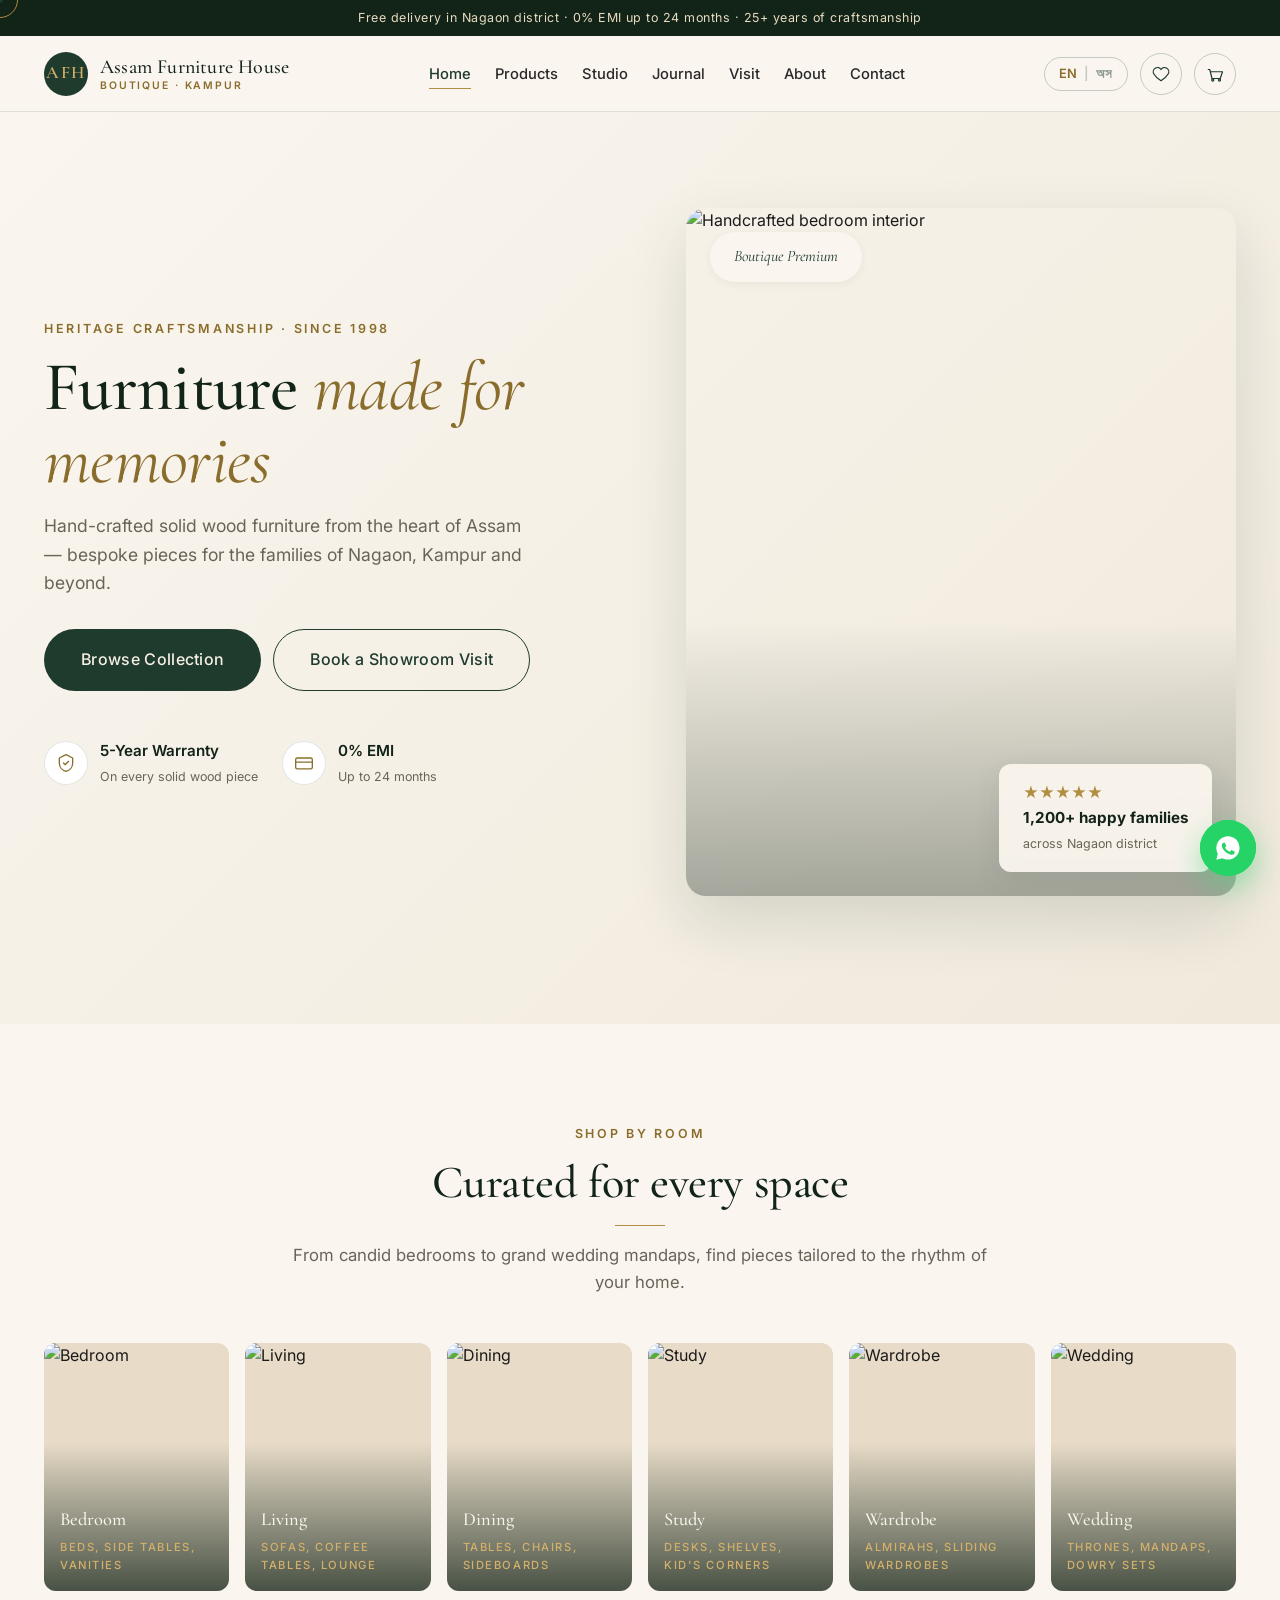
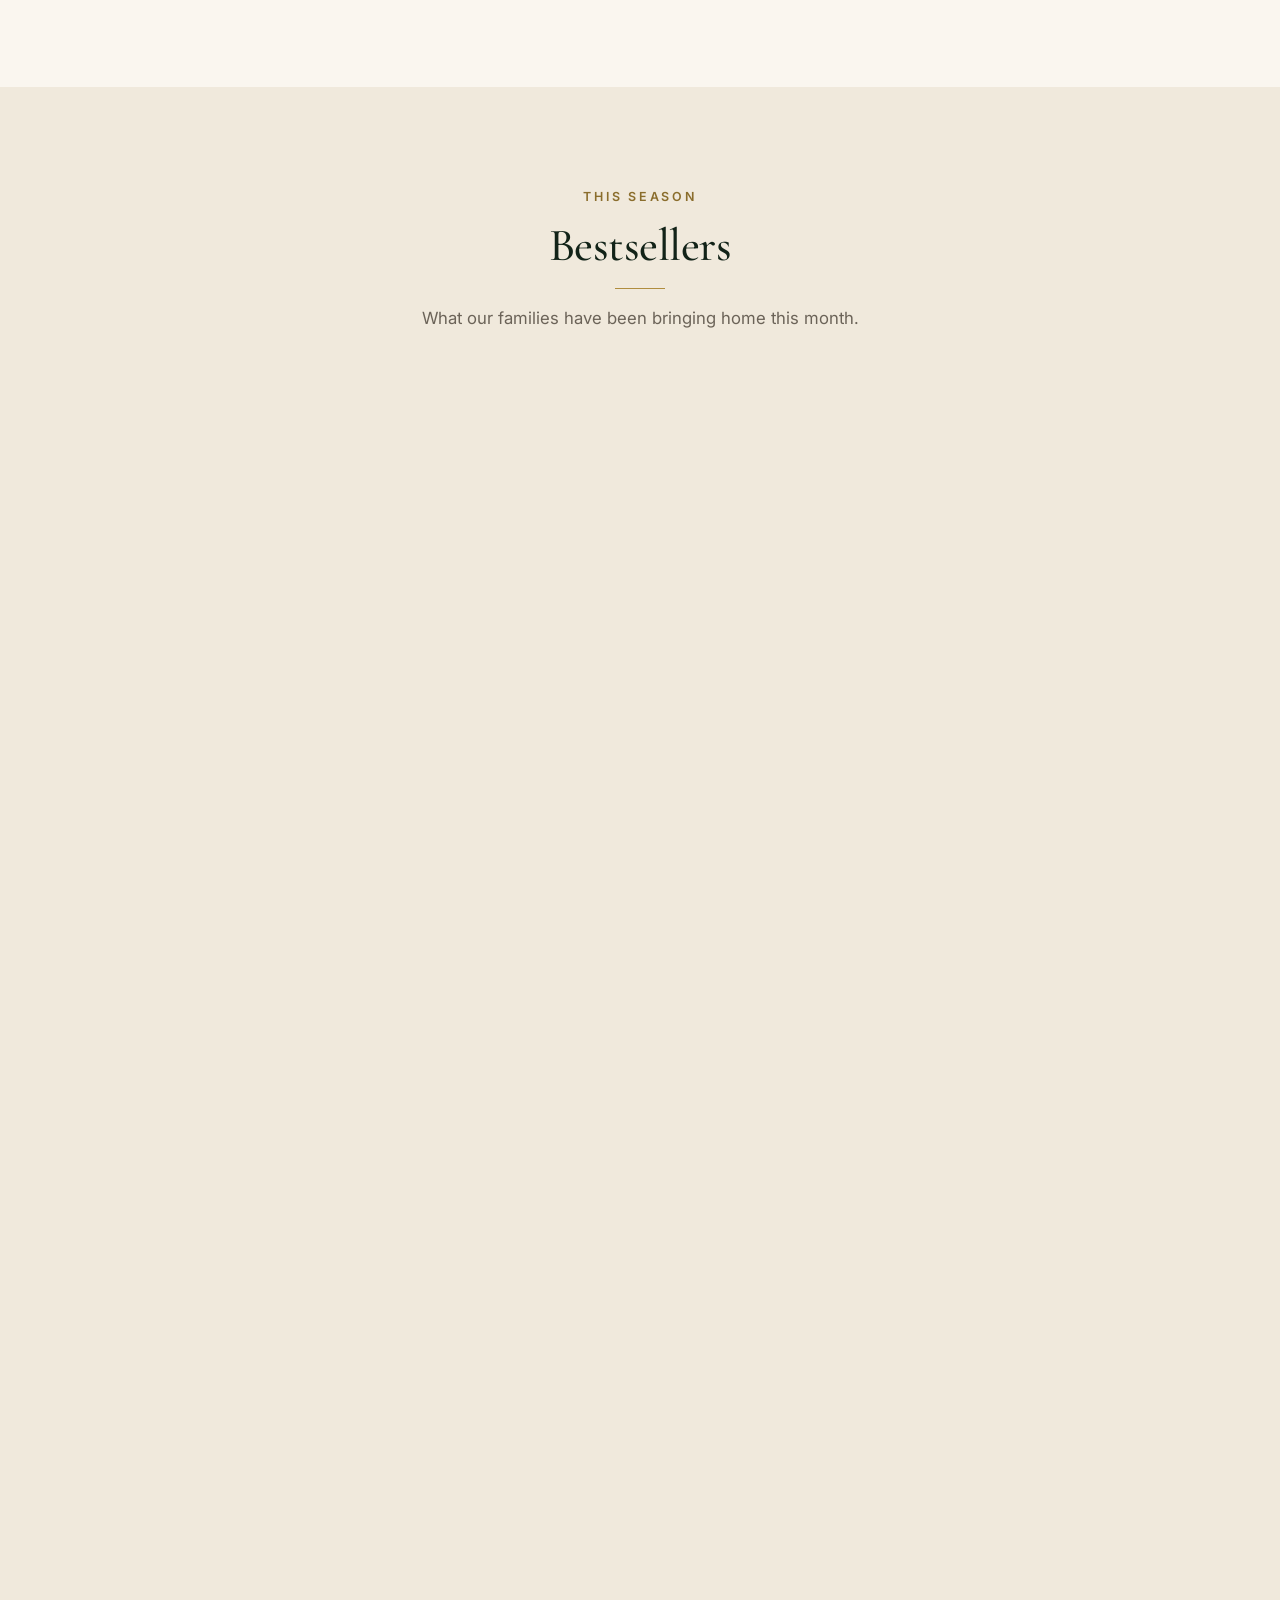
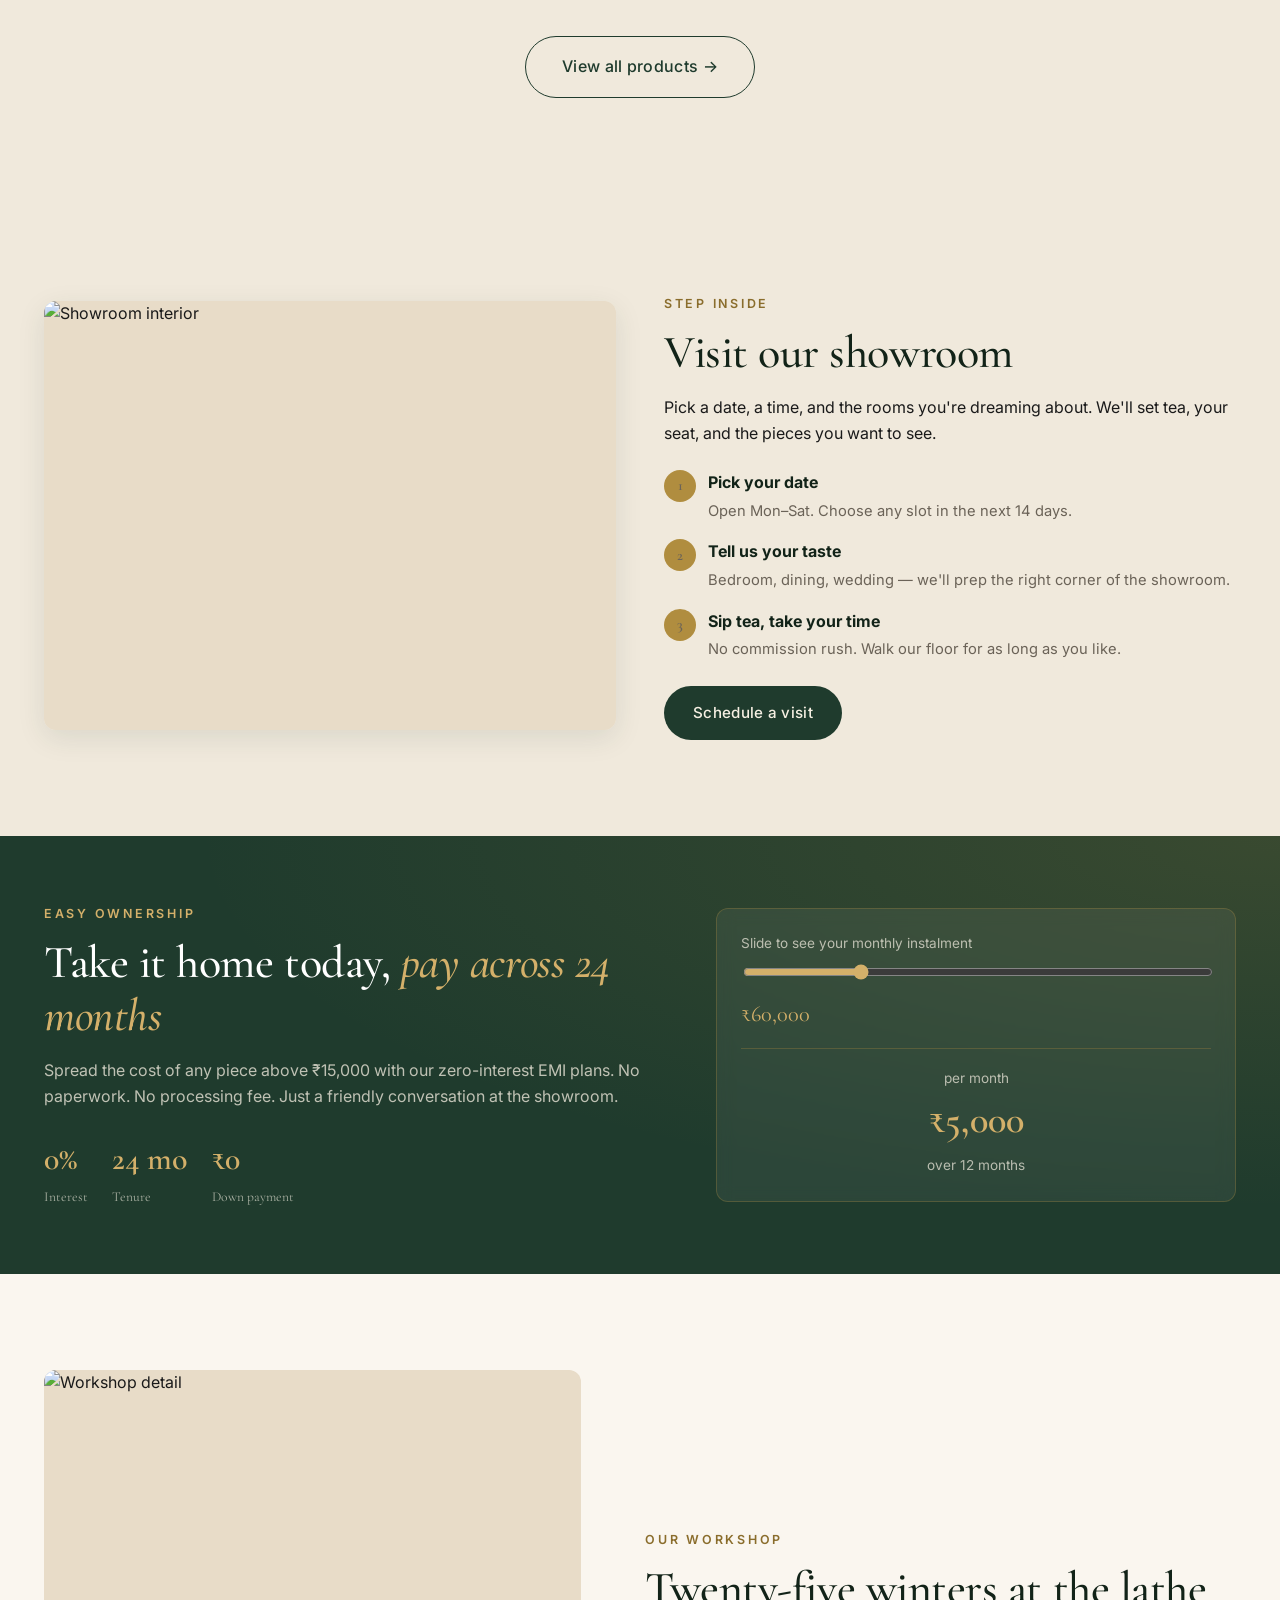
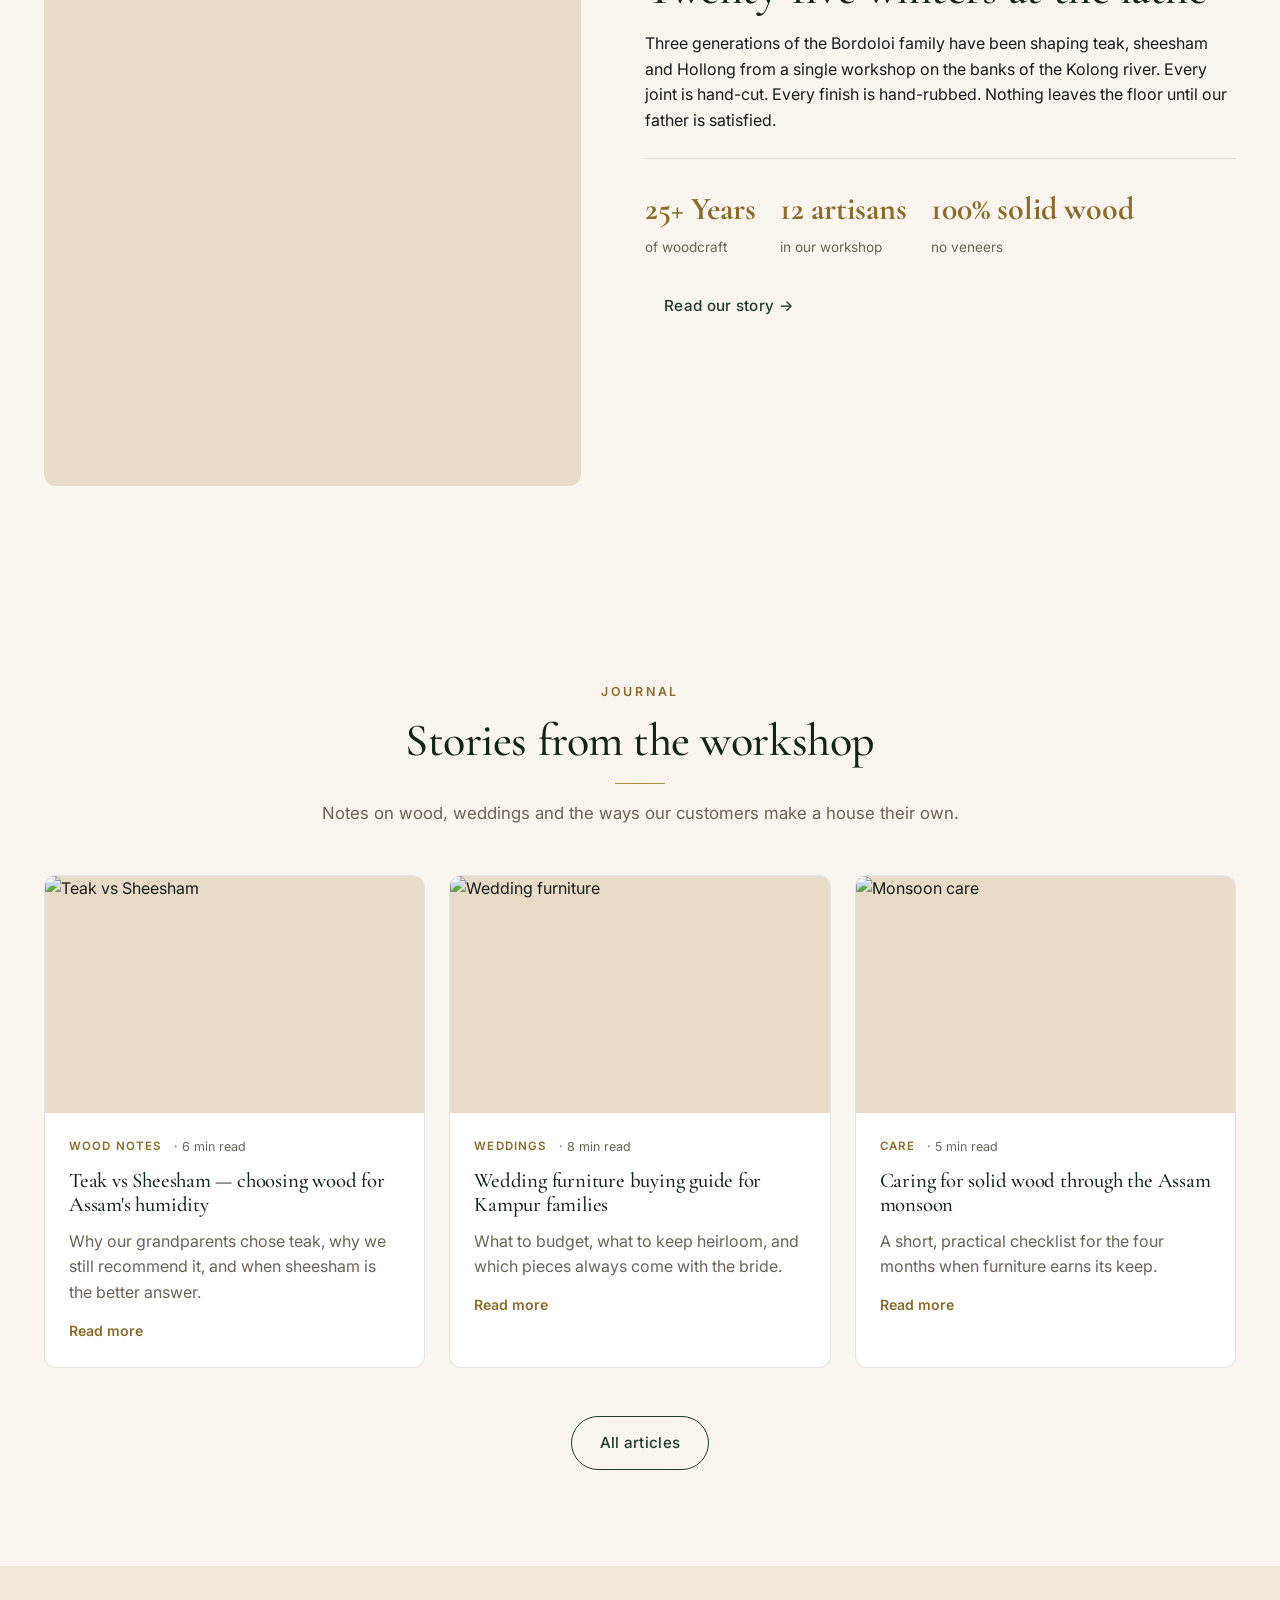
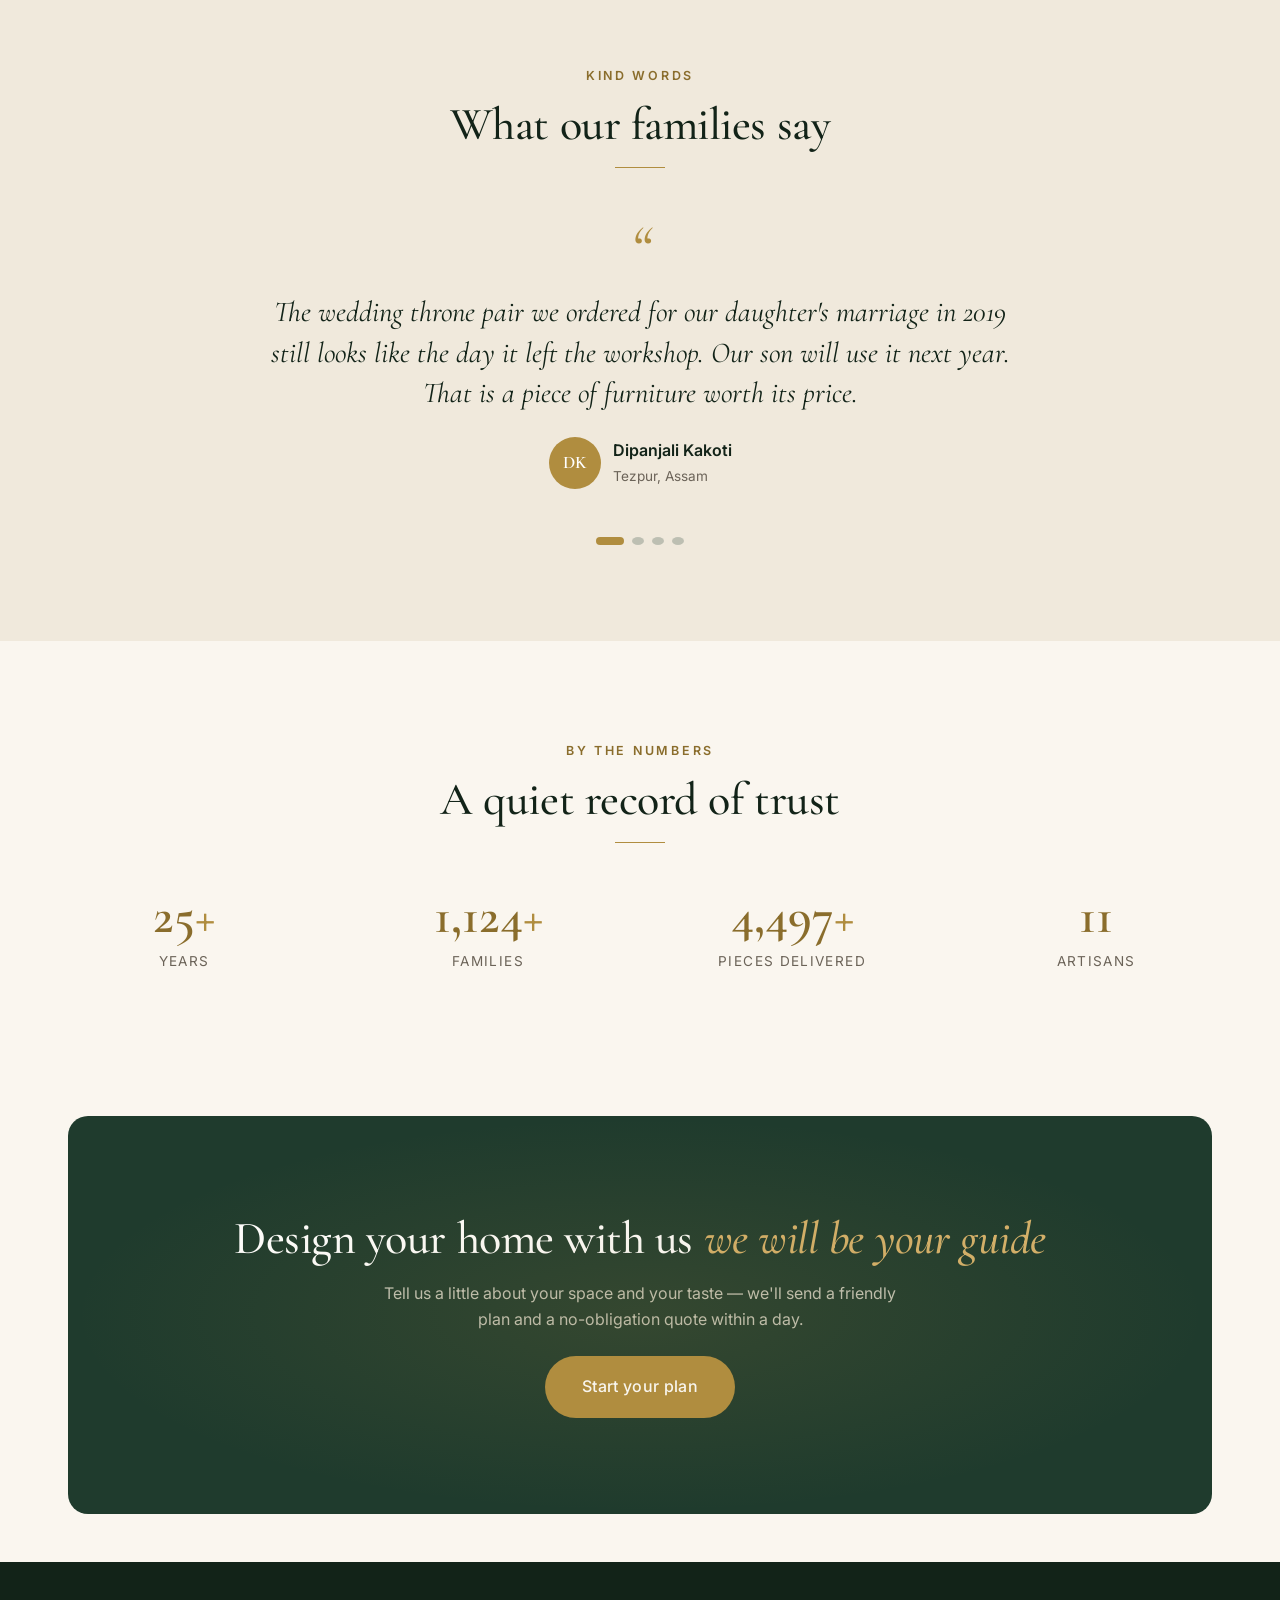
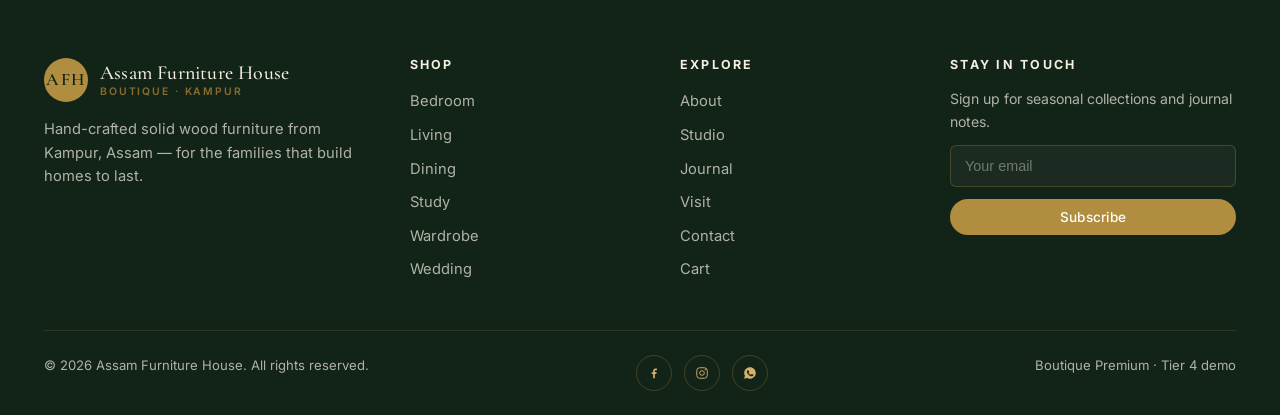
==== commit 21058593: "Fix: Add image error handling and fallback URLs for broken Unsplash images" ====
--- a/index.html
+++ b/index.html
@@ -15,6 +15,36 @@
   <link href="https://fonts.googleapis.com/css2?family=Cormorant+Garamond:ital,wght@0,400;0,500;0,600;0,700;1,400;1,500&family=Inter:wght@400;500;600;700&display=swap" rel="stylesheet">
 
   <link rel="stylesheet" href="styles.css" />
+  <script>
+    // Image error handler - replace broken images with working alternatives
+    window.addEventListener('load', () => {
+      document.querySelectorAll('img').forEach(img => {
+        img.addEventListener('error', function() {
+          // Map of broken URLs to replacement URLs
+          const replacements = {
+            'photo-1616627562650-86eaeae3d72e': 'https://images.unsplash.com/photo-1555041469-a586c61ea9bc?w=1200&q=80&auto=format&fit=crop',
+            'photo-1632322474318-bedb31a2b8b1': 'https://images.unsplash.com/photo-1578500494198-246f612d03b3?w=1200&q=80&auto=format&fit=crop',
+            'photo-1567538096630-e0c55bd6374c': 'https://images.unsplash.com/photo-1555041469-a586c61ea9bc?w=900&q=80&auto=format&fit=crop',
+            'photo-1517445312882-bc9910d016b7': 'https://images.unsplash.com/photo-1578500494198-246f612d03b3?w=900&q=80&auto=format&fit=crop',
+            'photo-1583394293214-28ded15ee548': 'https://images.unsplash.com/photo-1595951707802-6b2b55a42c0a?w=900&q=80&auto=format&fit=crop',
+            'photo-1604061986761-d9d0cc41b0d1': 'https://images.unsplash.com/photo-1616627562650-86eaeae3d72e?w=900&q=80&auto=format&fit=crop'
+          };
+          
+          for (const [broken, replacement] of Object.entries(replacements)) {
+            if (this.src.includes(broken)) {
+              this.src = replacement;
+              return;
+            }
+          }
+          
+          // If no specific replacement, use a placeholder
+          this.style.backgroundColor = '#e8dcc8';
+          this.style.minHeight = '200px';
+          this.alt = this.alt || 'Image';
+        });
+      });
+    });
+  </script>
   <script src="i18n.js" defer></script>
   <script src="script.js" defer></script>
   <script src="cart.js" defer></script>
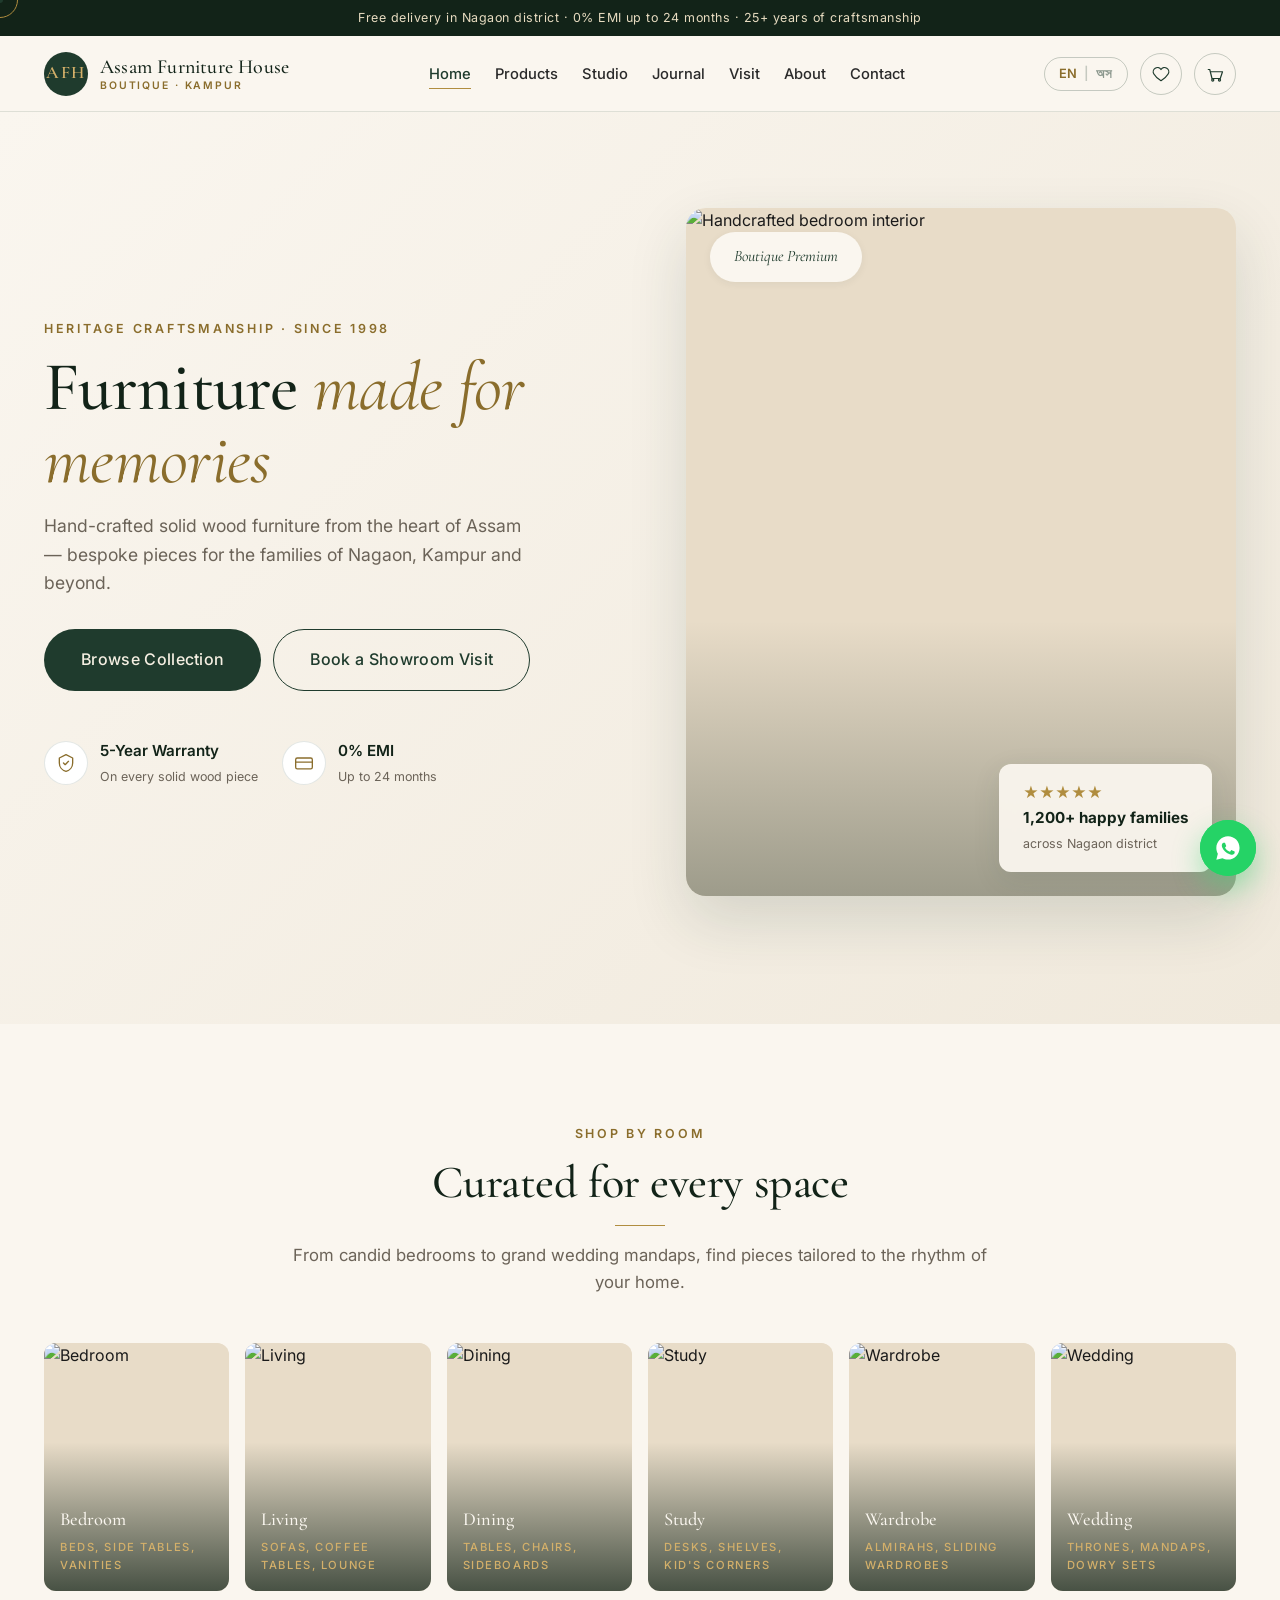
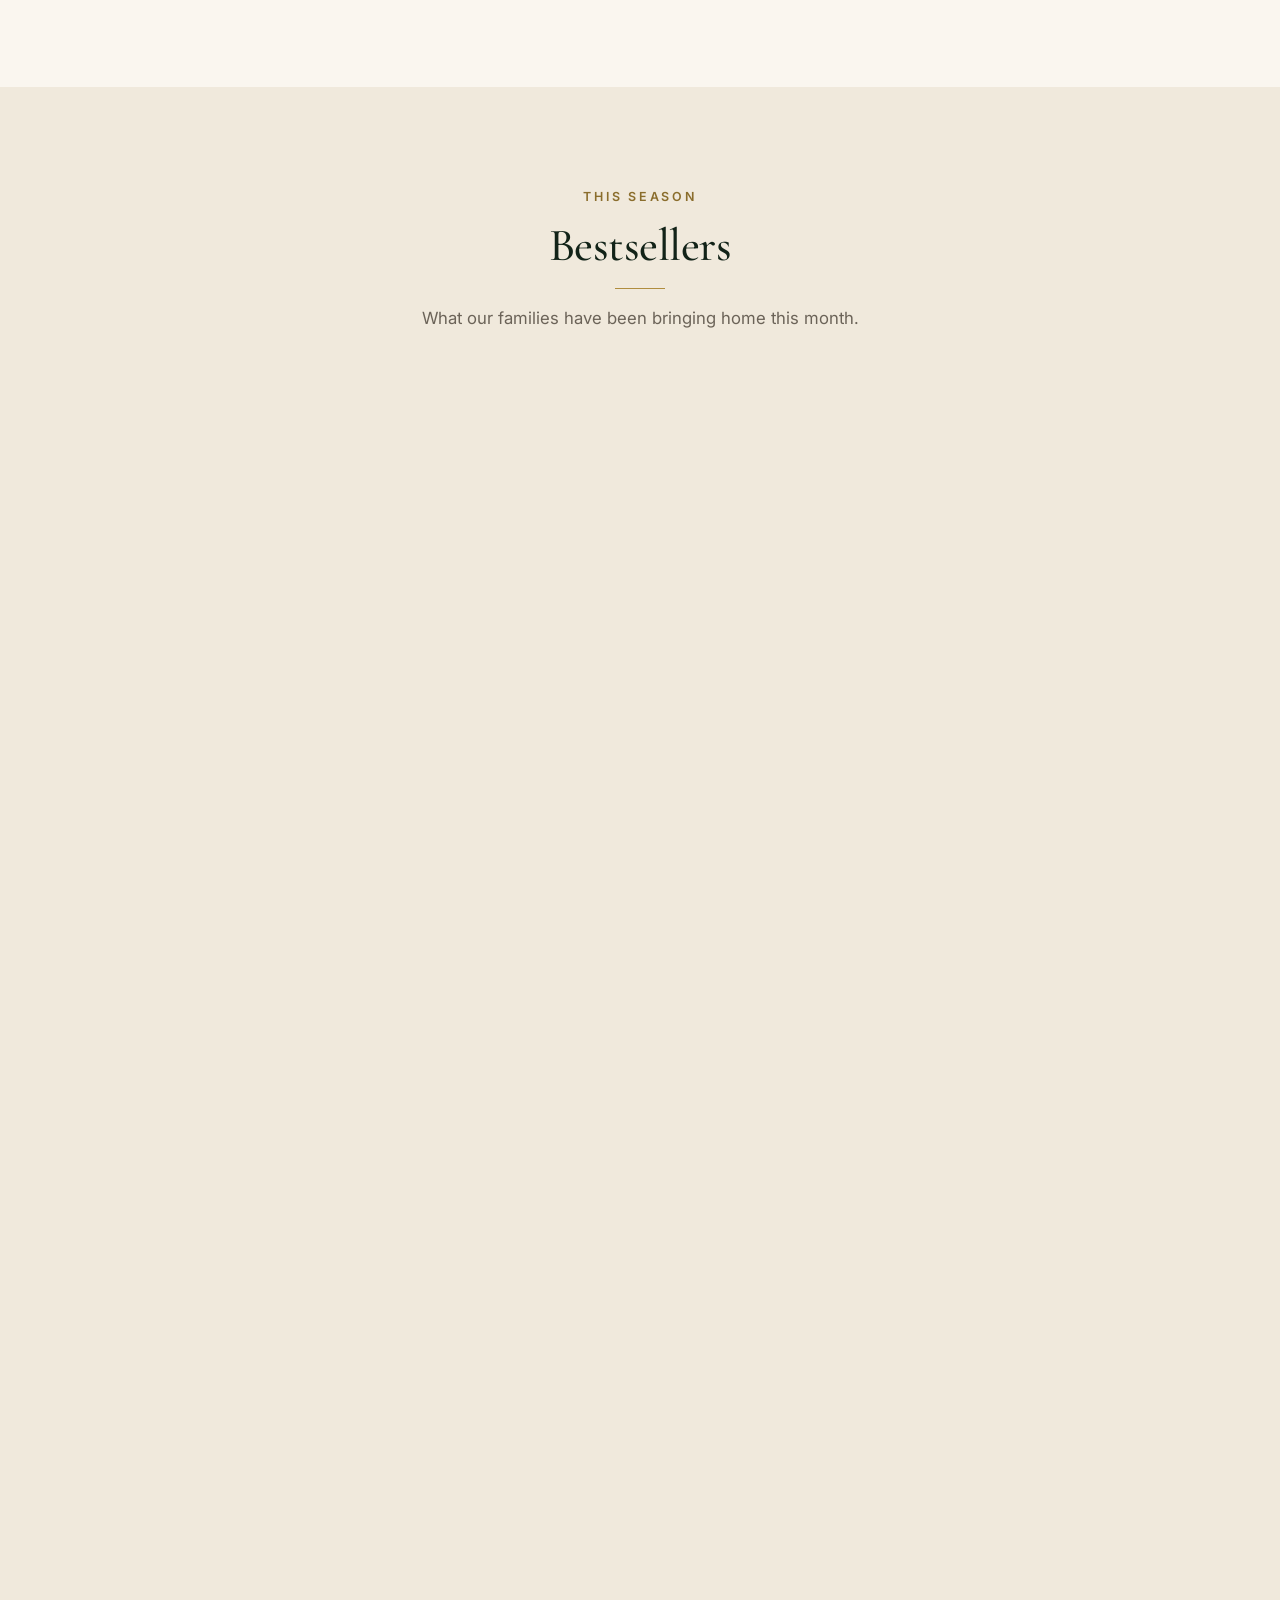
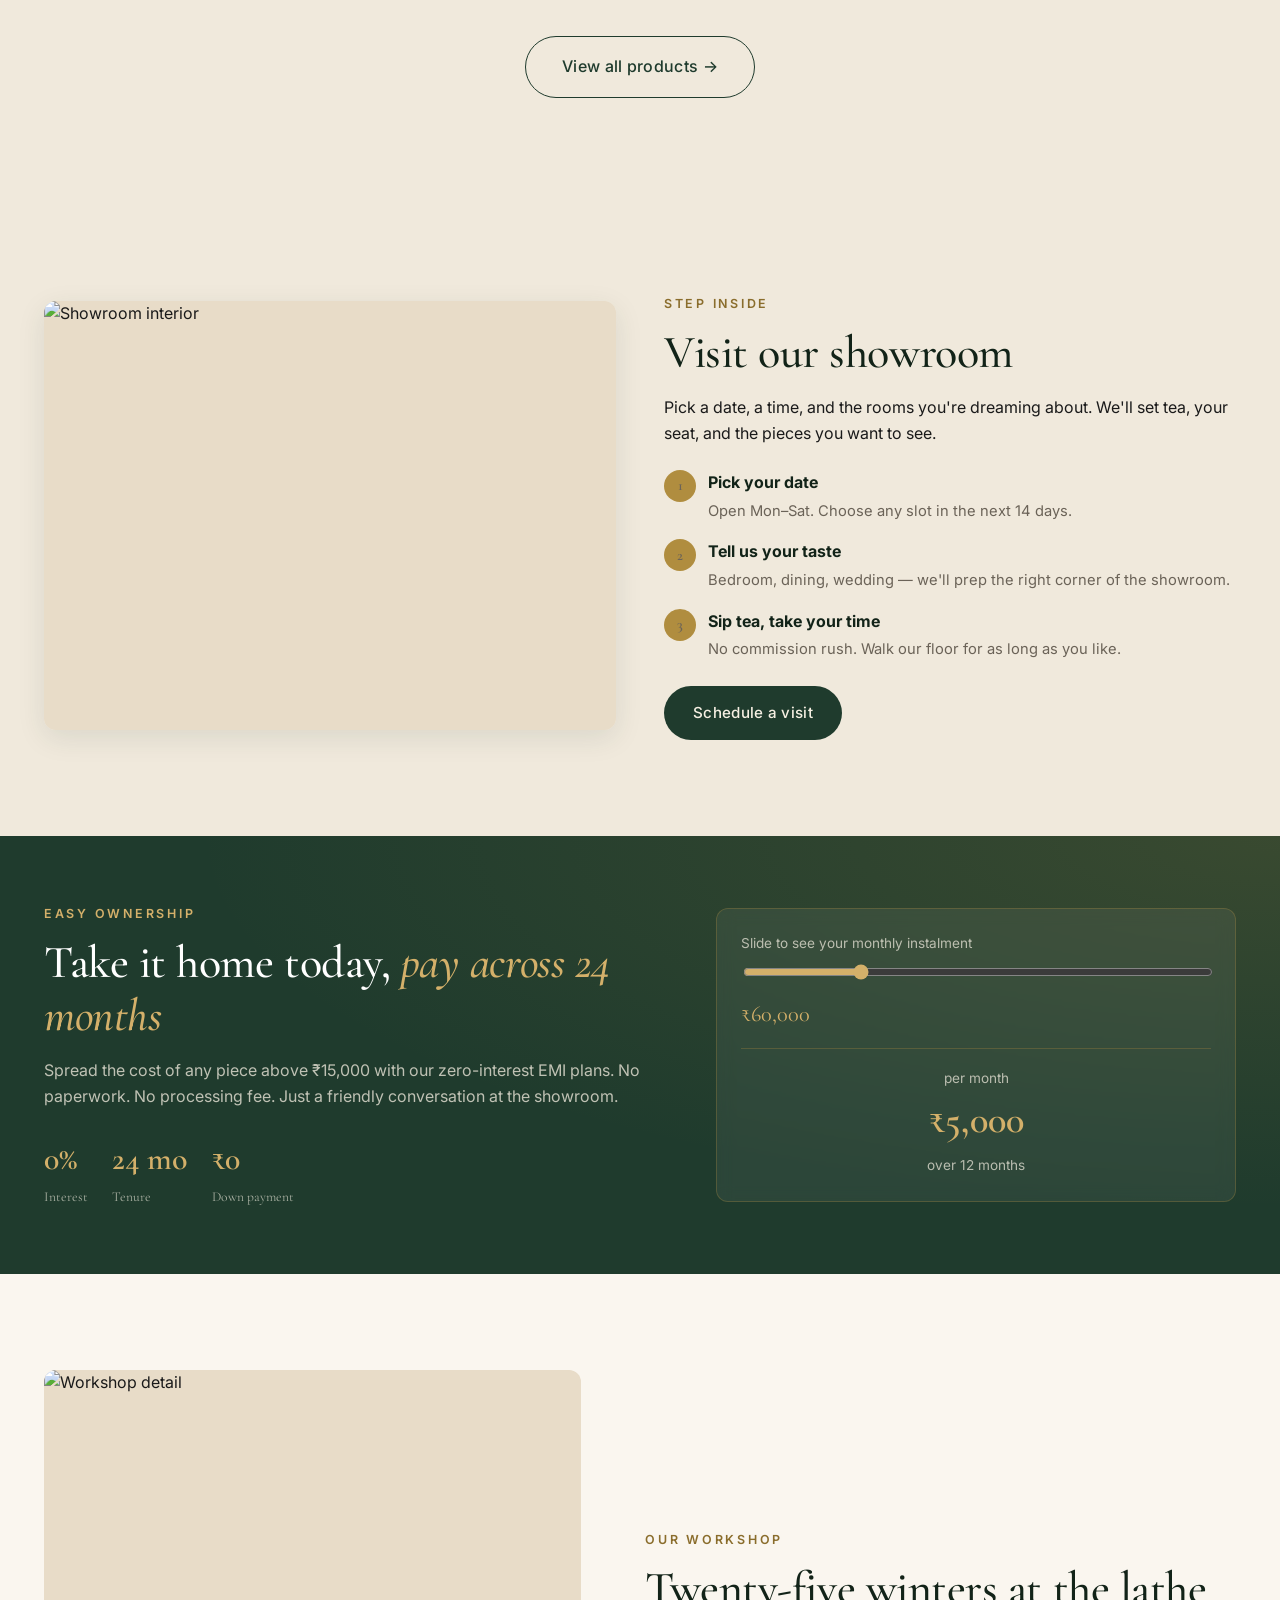
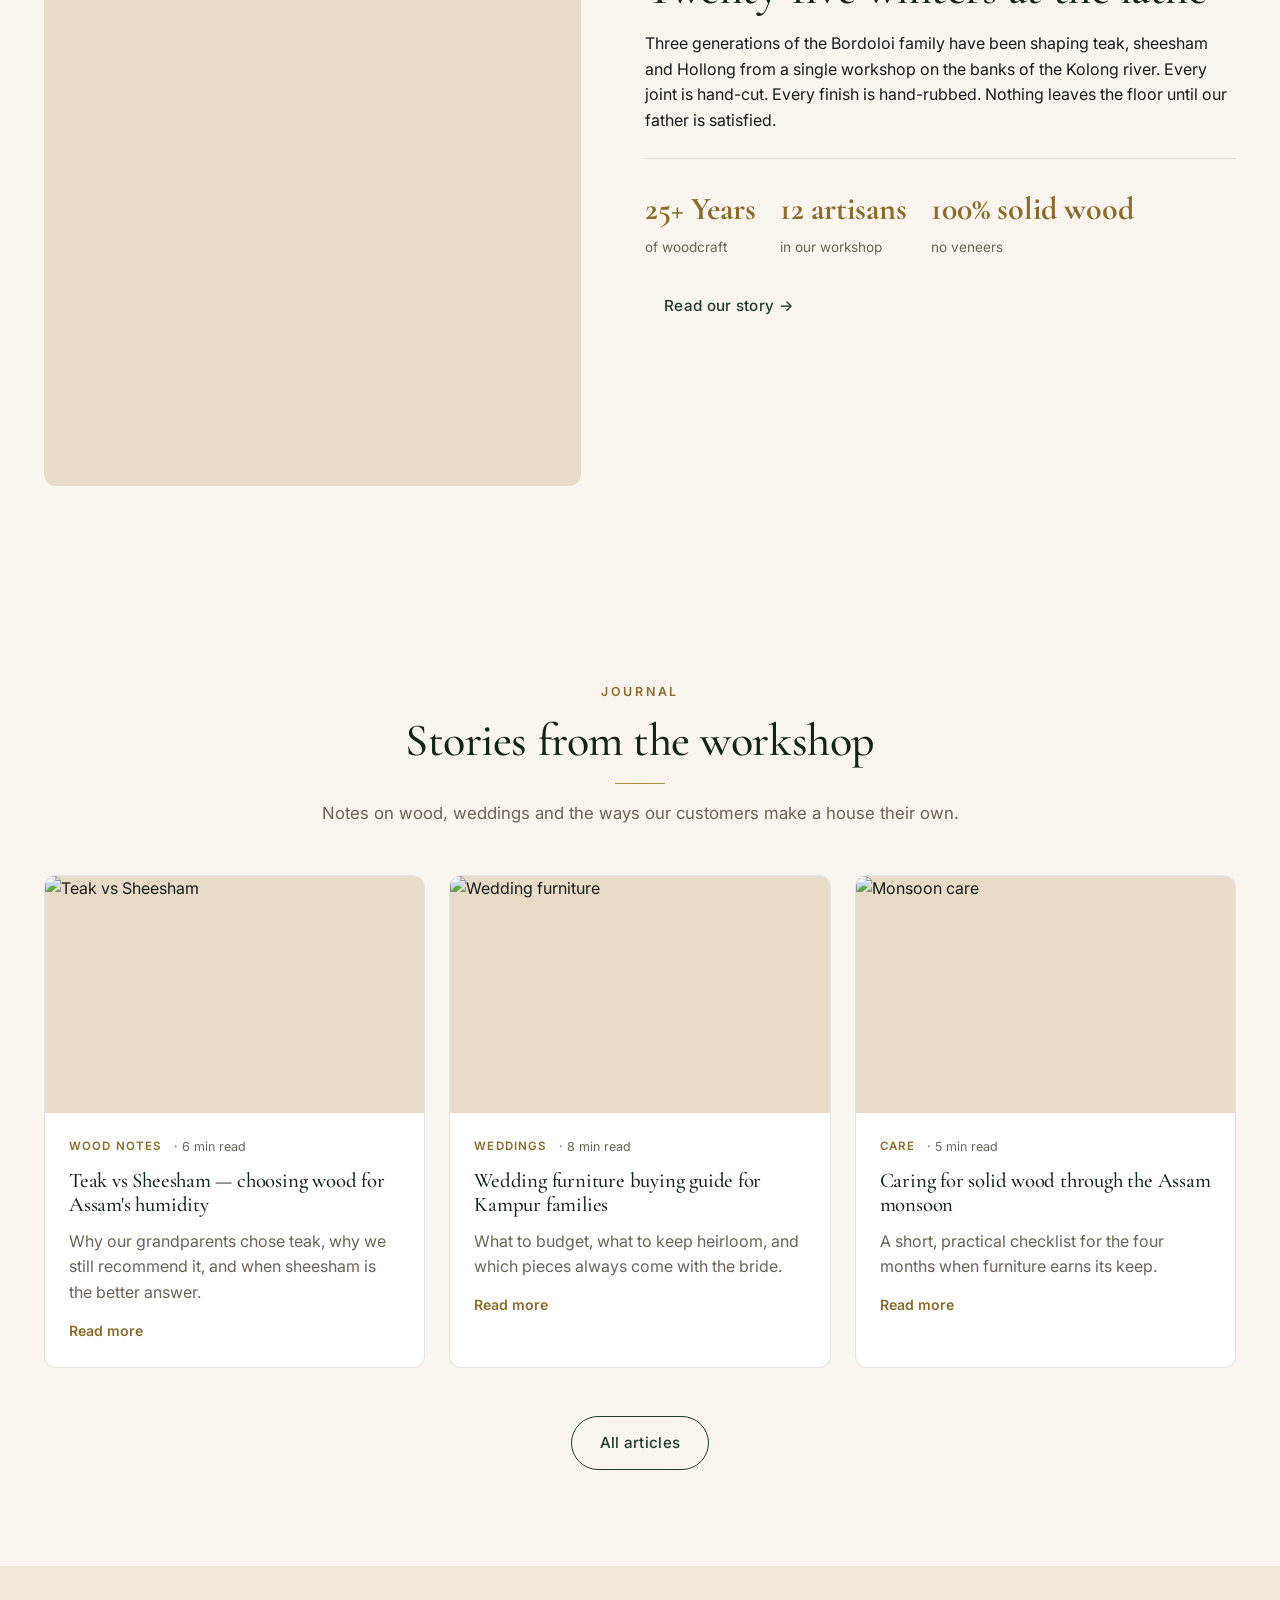
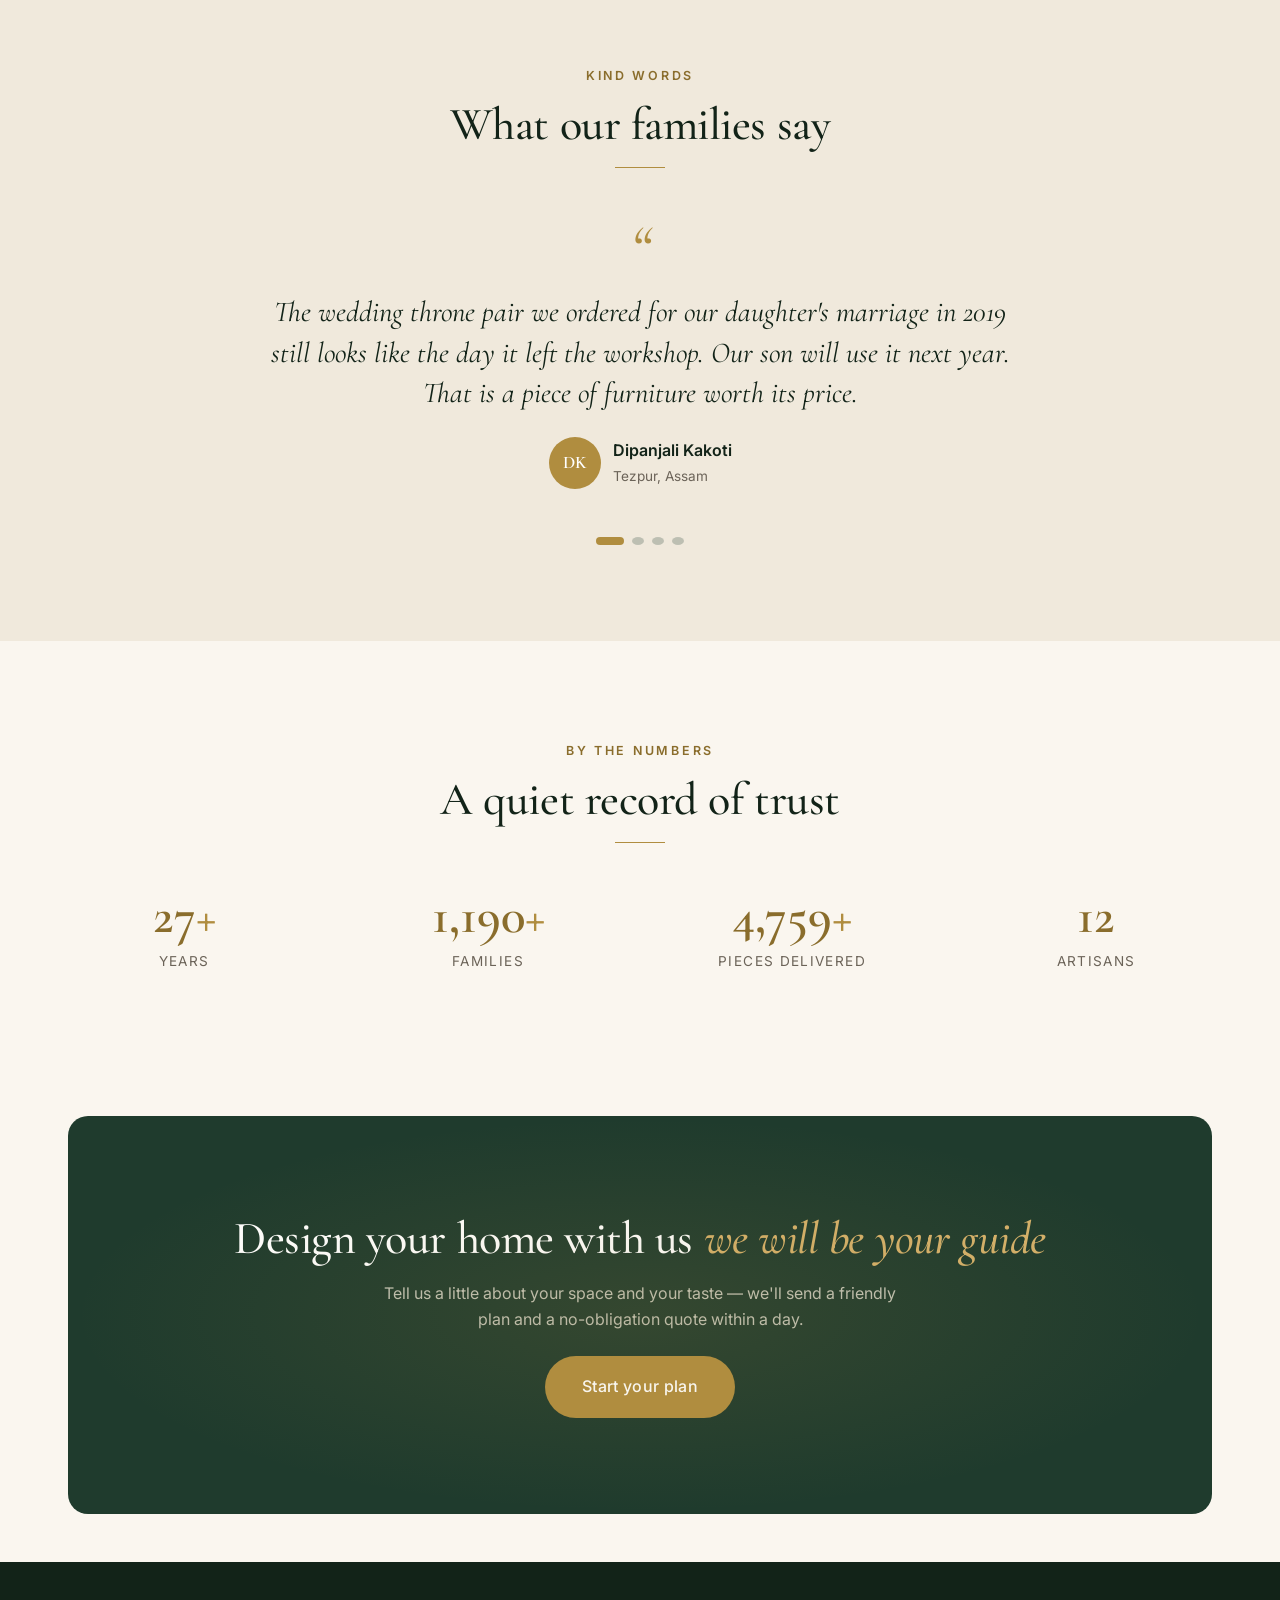
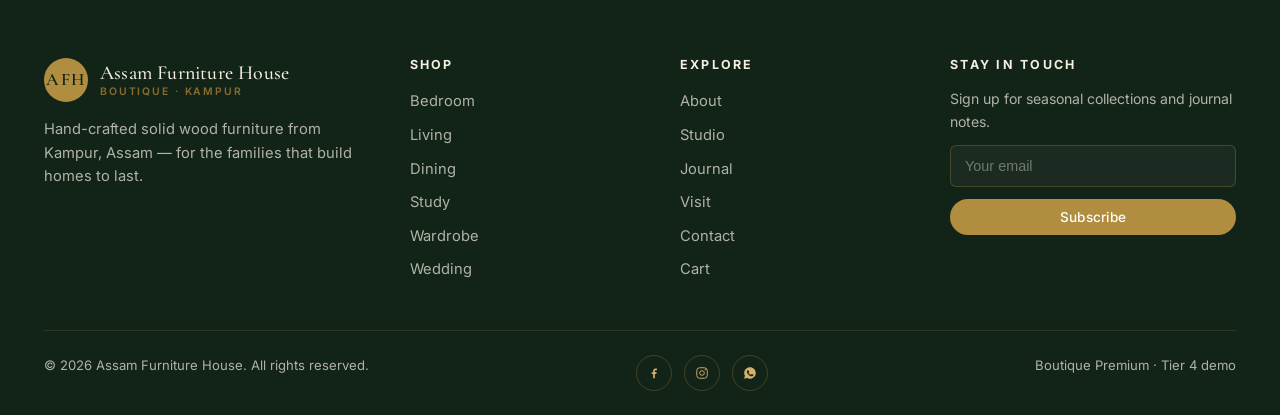
==== commit b8d6e941: "Improve: Enhanced image URL replacement with proactive URL swapping" ====
--- a/index.html
+++ b/index.html
@@ -16,34 +16,45 @@
 
   <link rel="stylesheet" href="styles.css" />
   <script>
-    // Image error handler - replace broken images with working alternatives
-    window.addEventListener('load', () => {
+    // Map of broken URLs to replacement URLs  
+    const IMG_REPLACEMENTS = {
+      'photo-1616627562650-86eaeae3d72e': 'https://images.unsplash.com/photo-1555041469-a586c61ea9bc?w=1200&q=80&auto=format&fit=crop',
+      'photo-1632322474318-bedb31a2b8b1': 'https://images.unsplash.com/photo-1578500494198-246f612d03b3?w=1200&q=80&auto=format&fit=crop',
+      'photo-1567538096630-e0c55bd6374c': 'https://images.unsplash.com/photo-1555041469-a586c61ea9bc?w=900&q=80&auto=format&fit=crop',
+      'photo-1517445312882-bc9910d016b7': 'https://images.unsplash.com/photo-1578500494198-246f612d03b3?w=900&q=80&auto=format&fit=crop',
+      'photo-1583394293214-28ded15ee548': 'https://images.unsplash.com/photo-1595951707802-6b2b55a42c0a?w=900&q=80&auto=format&fit=crop',
+      'photo-1604061986761-d9d0cc41b0d1': 'https://images.unsplash.com/photo-1616627562650-86eaeae3d72e?w=900&q=80&auto=format&fit=crop'
+    };
+
+    // Replace broken URLs before page loads
+    function replaceImageURLs() {
       document.querySelectorAll('img').forEach(img => {
+        for (const [broken, replacement] of Object.entries(IMG_REPLACEMENTS)) {
+          if (img.src.includes(broken)) {
+            img.src = replacement;
+          }
+        }
+        // Add error handler as backup
         img.addEventListener('error', function() {
-          // Map of broken URLs to replacement URLs
-          const replacements = {
-            'photo-1616627562650-86eaeae3d72e': 'https://images.unsplash.com/photo-1555041469-a586c61ea9bc?w=1200&q=80&auto=format&fit=crop',
-            'photo-1632322474318-bedb31a2b8b1': 'https://images.unsplash.com/photo-1578500494198-246f612d03b3?w=1200&q=80&auto=format&fit=crop',
-            'photo-1567538096630-e0c55bd6374c': 'https://images.unsplash.com/photo-1555041469-a586c61ea9bc?w=900&q=80&auto=format&fit=crop',
-            'photo-1517445312882-bc9910d016b7': 'https://images.unsplash.com/photo-1578500494198-246f612d03b3?w=900&q=80&auto=format&fit=crop',
-            'photo-1583394293214-28ded15ee548': 'https://images.unsplash.com/photo-1595951707802-6b2b55a42c0a?w=900&q=80&auto=format&fit=crop',
-            'photo-1604061986761-d9d0cc41b0d1': 'https://images.unsplash.com/photo-1616627562650-86eaeae3d72e?w=900&q=80&auto=format&fit=crop'
-          };
-          
-          for (const [broken, replacement] of Object.entries(replacements)) {
+          for (const [broken, replacement] of Object.entries(IMG_REPLACEMENTS)) {
             if (this.src.includes(broken)) {
               this.src = replacement;
               return;
             }
           }
-          
-          // If no specific replacement, use a placeholder
           this.style.backgroundColor = '#e8dcc8';
           this.style.minHeight = '200px';
-          this.alt = this.alt || 'Image';
         });
       });
-    });
+    }
+
+    // Run when DOM is ready and on load
+    if (document.readyState === 'loading') {
+      document.addEventListener('DOMContentLoaded', replaceImageURLs);
+    } else {
+      replaceImageURLs();
+    }
+    window.addEventListener('load', replaceImageURLs);
   </script>
   <script src="i18n.js" defer></script>
   <script src="script.js" defer></script>
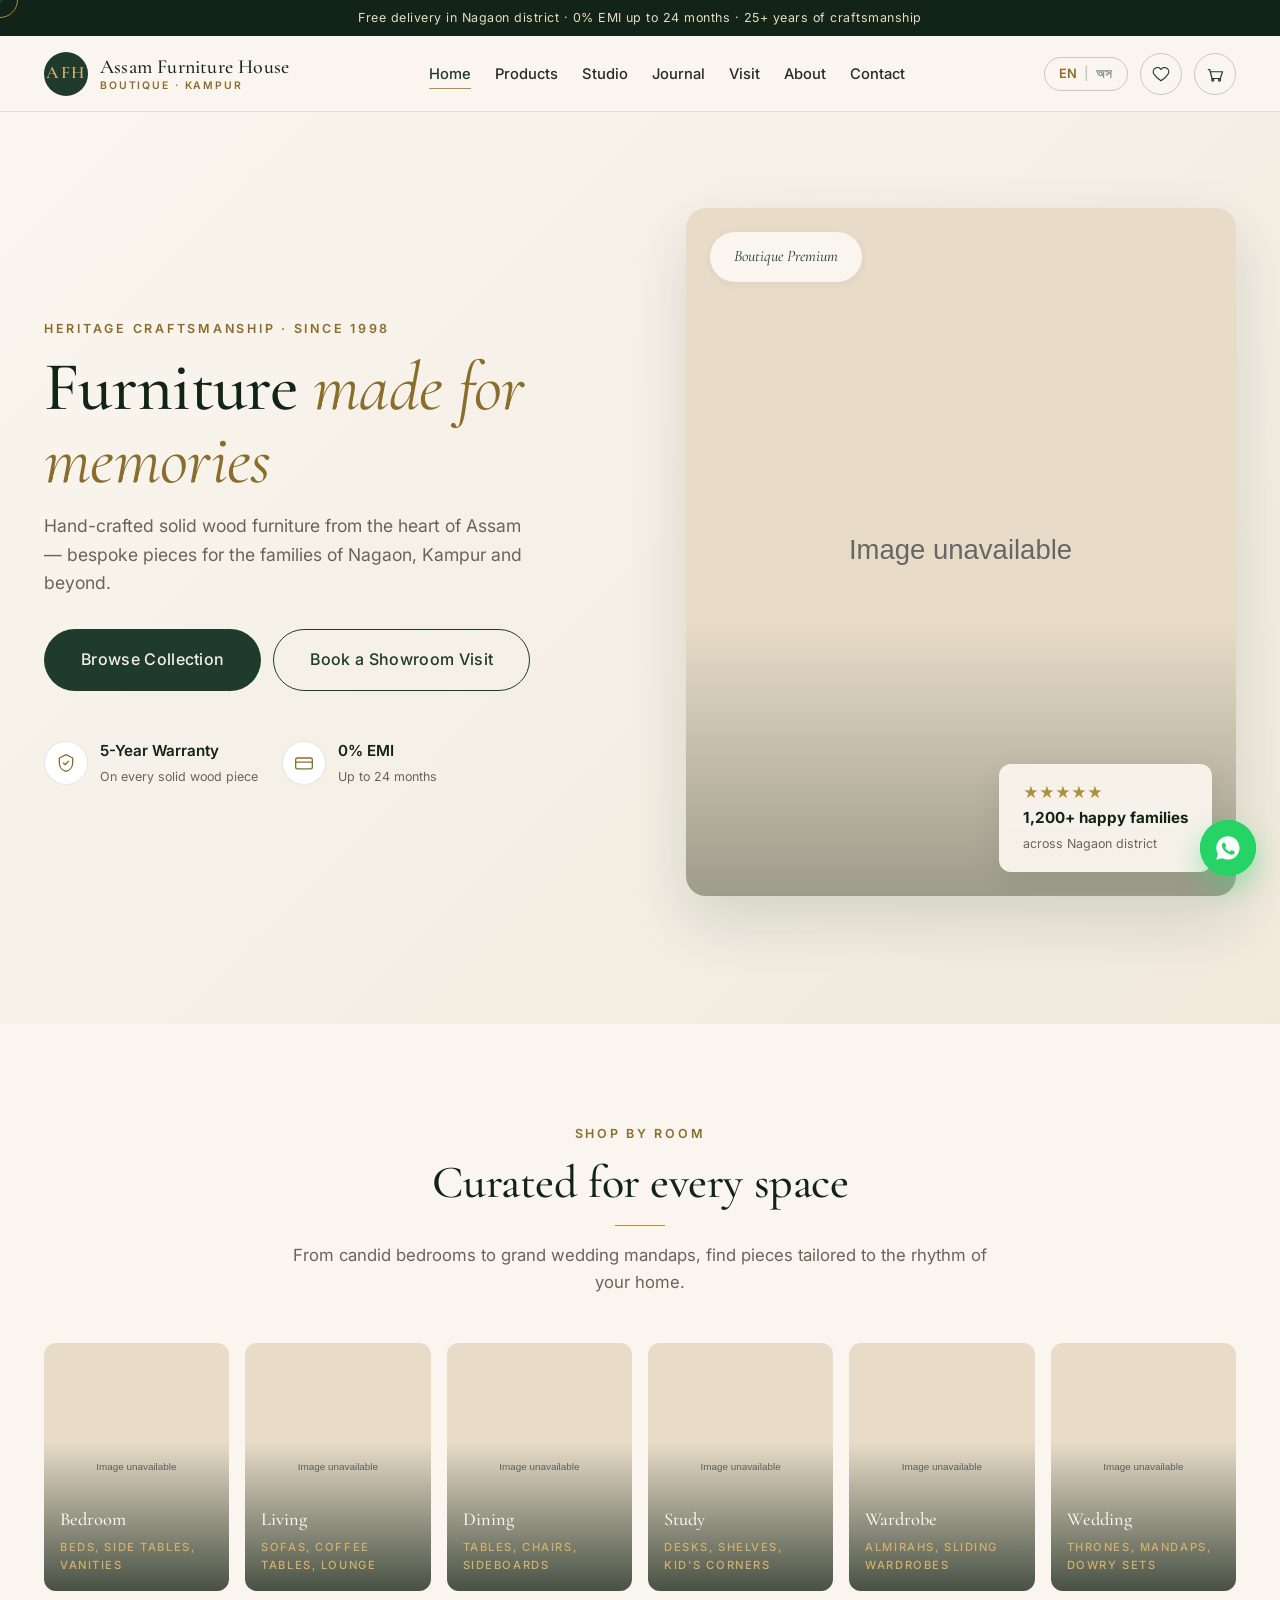
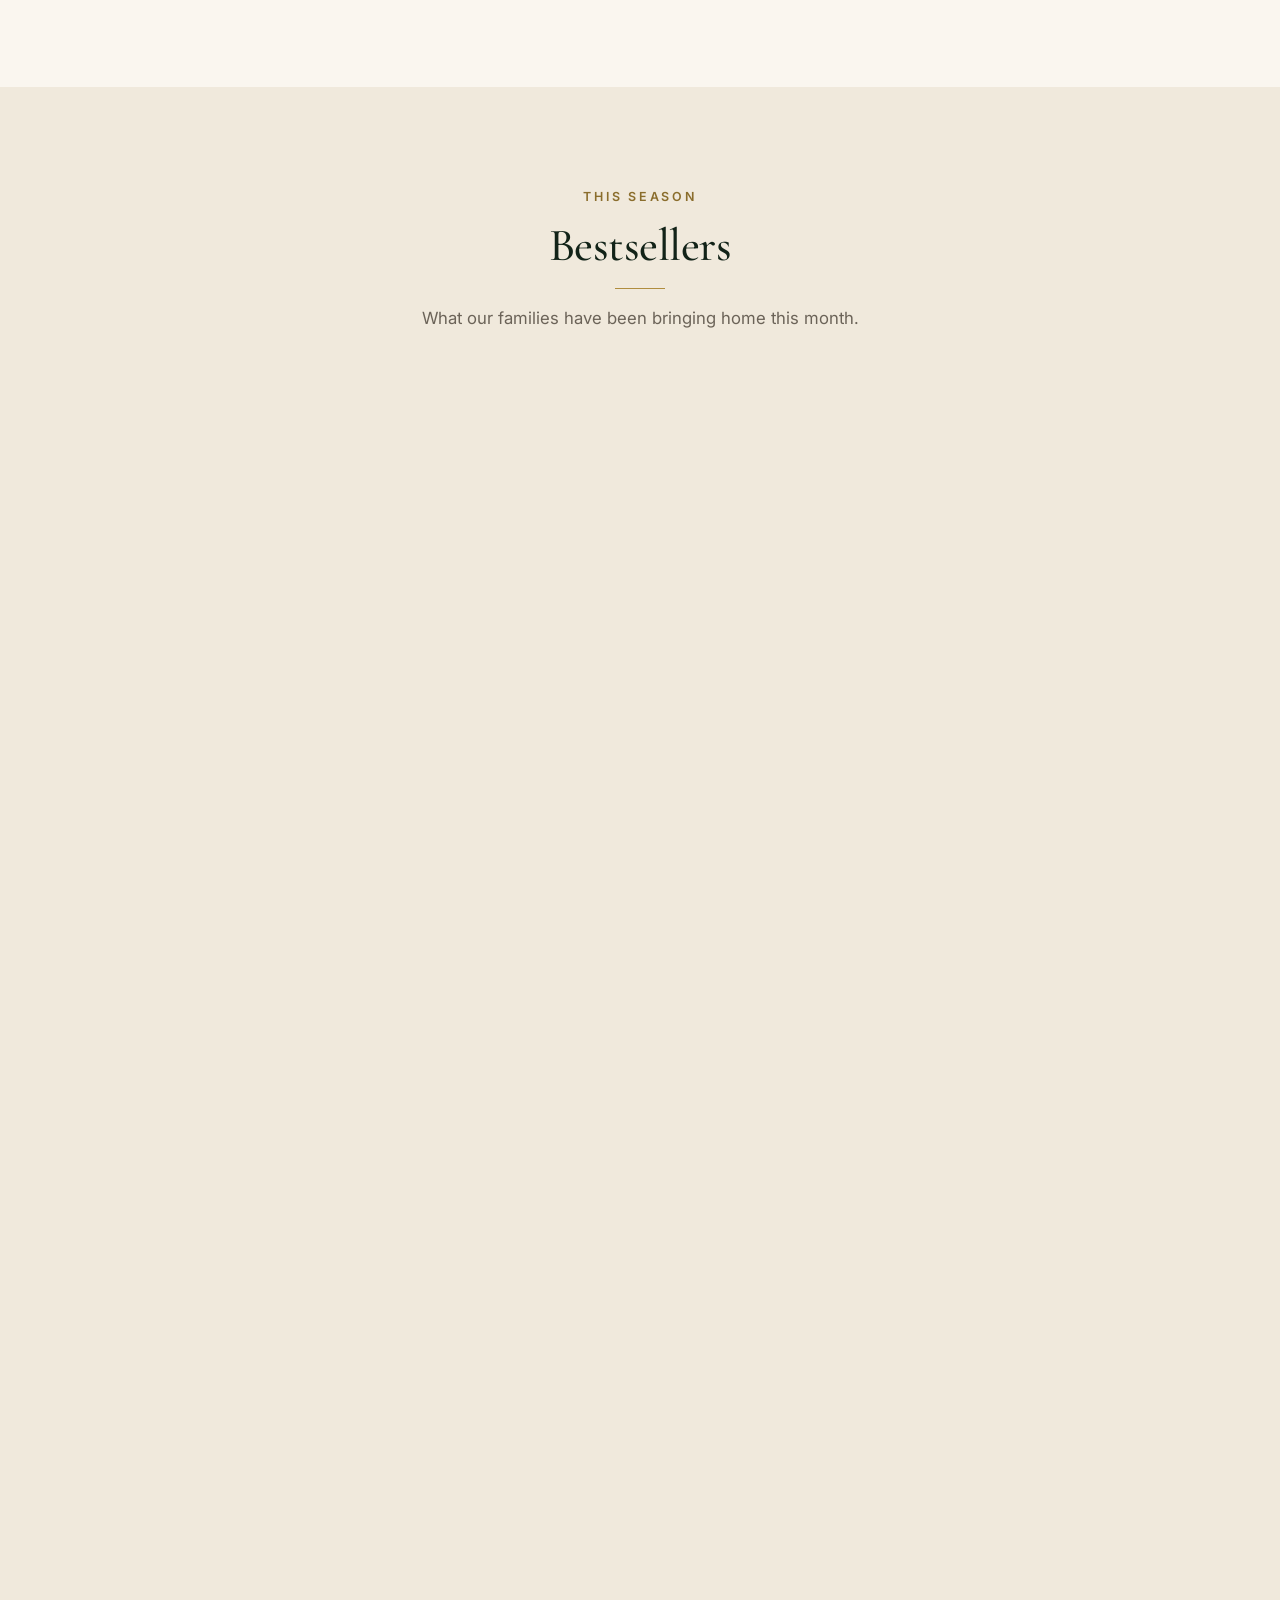
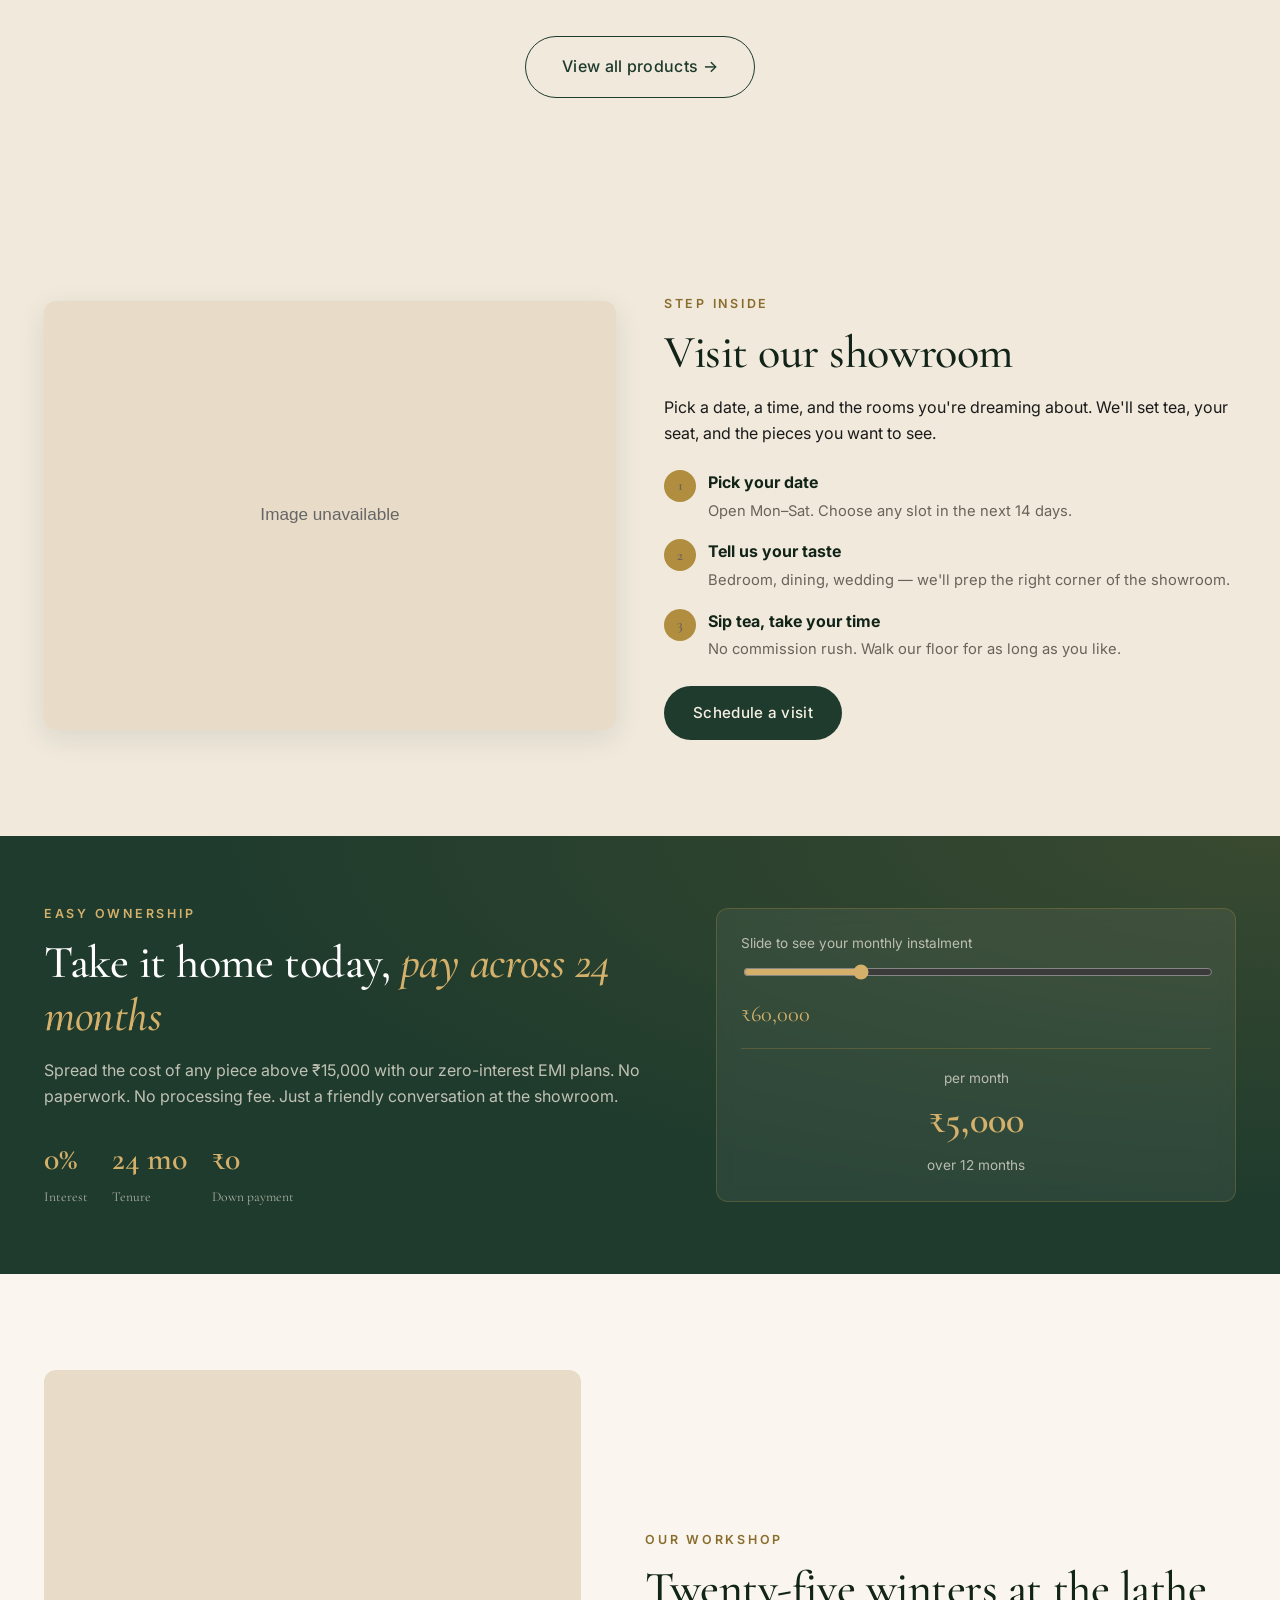
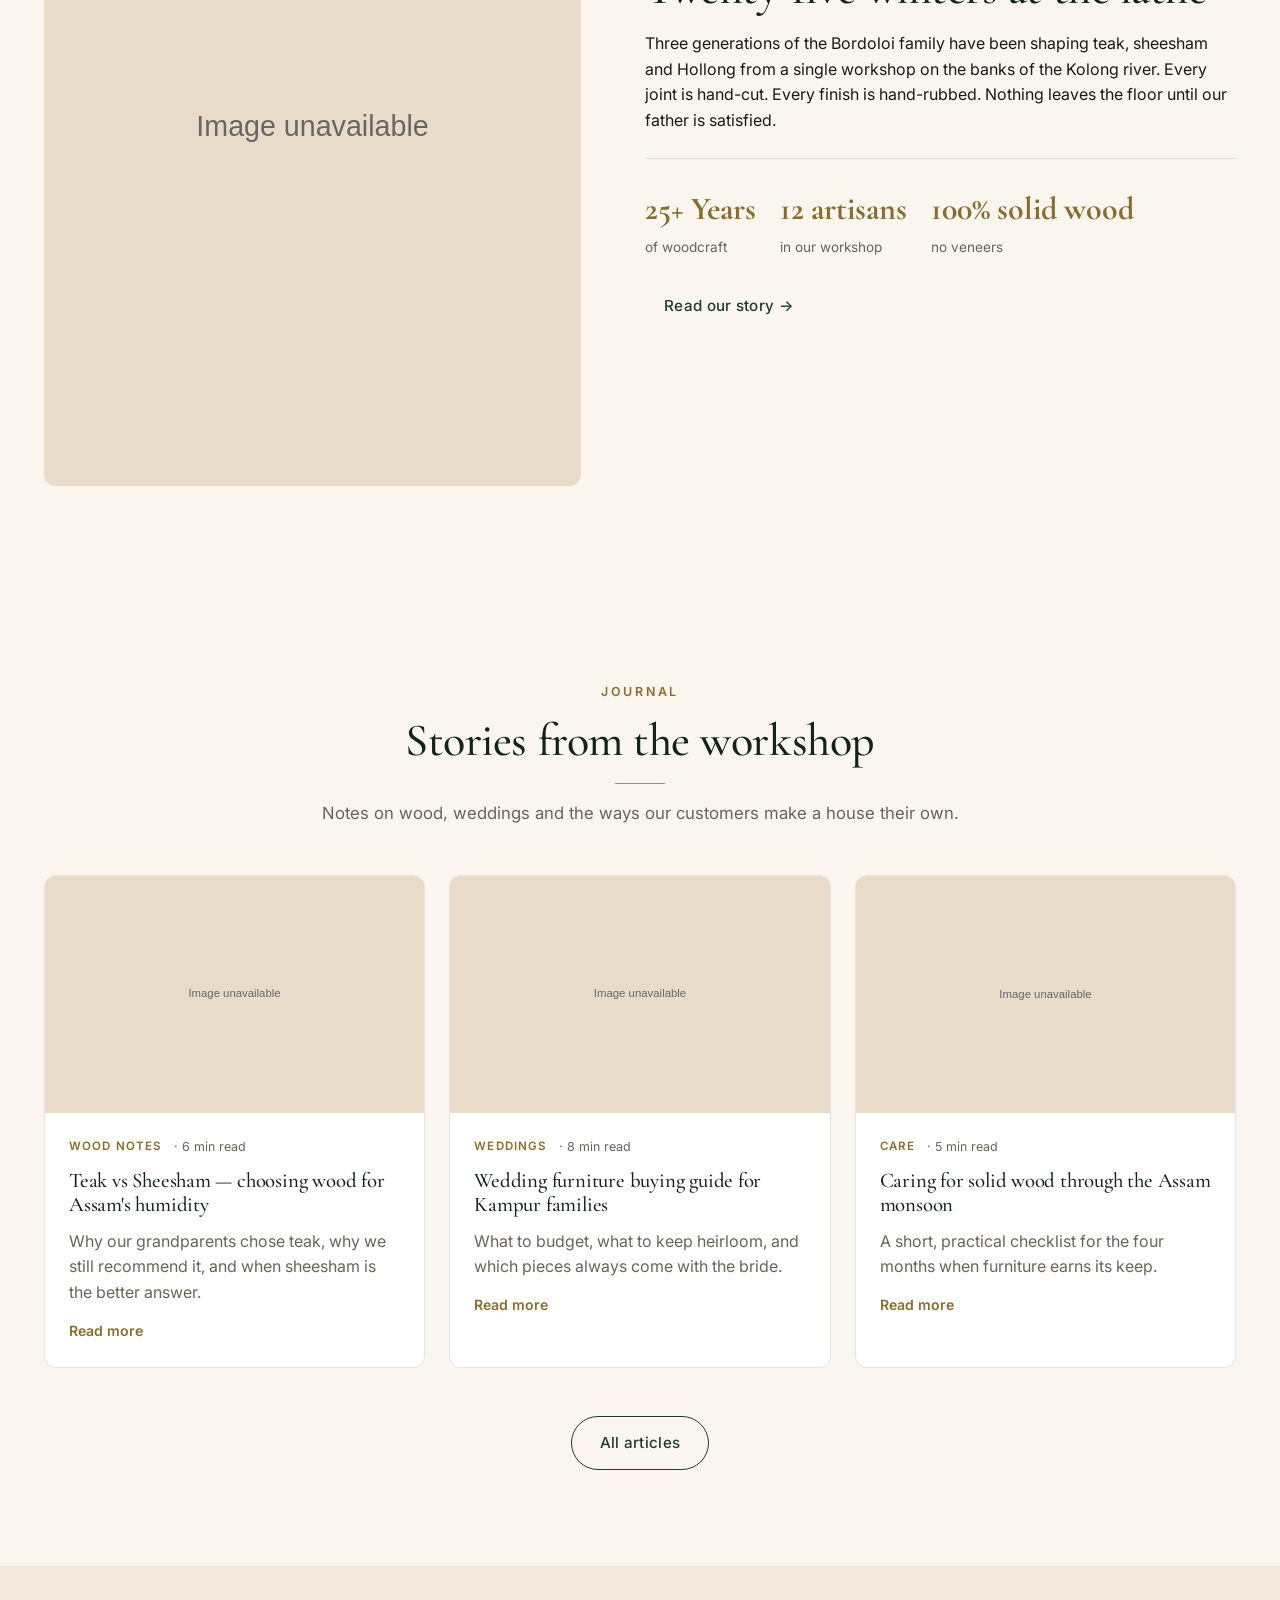
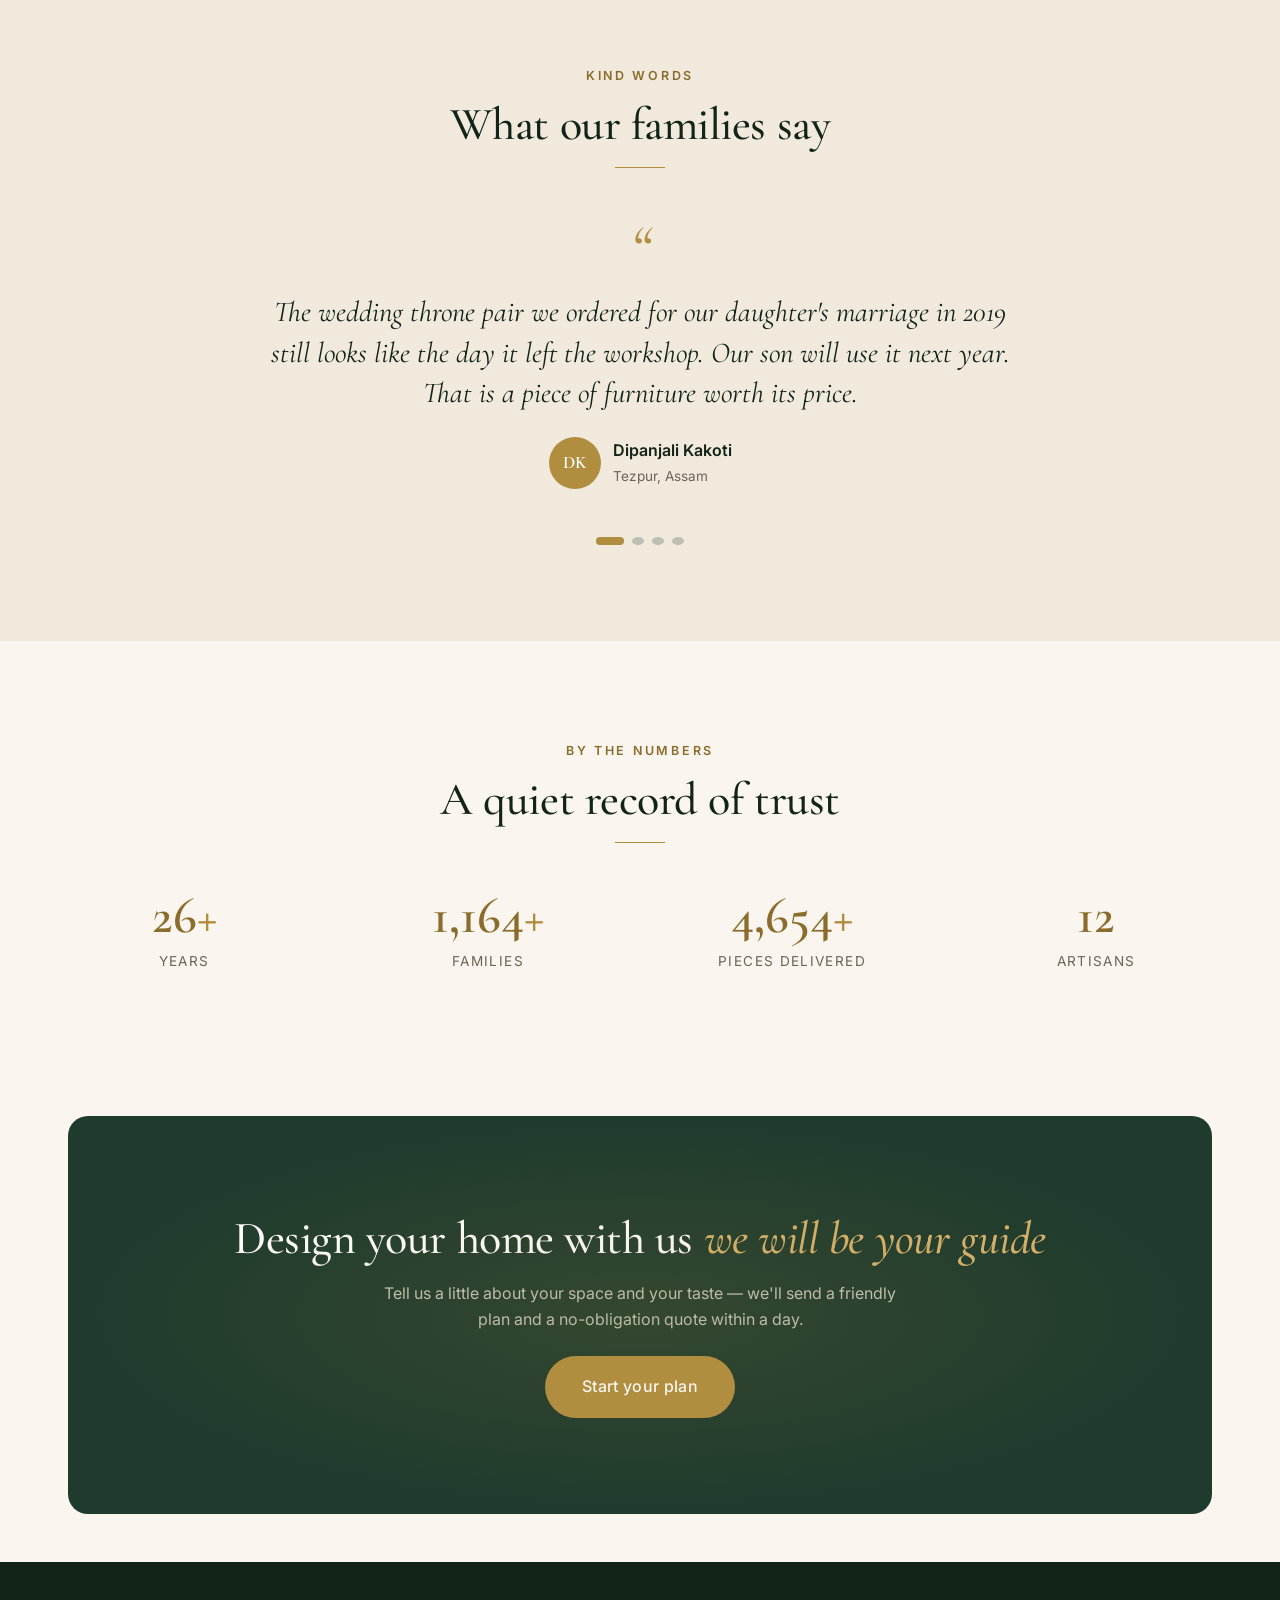
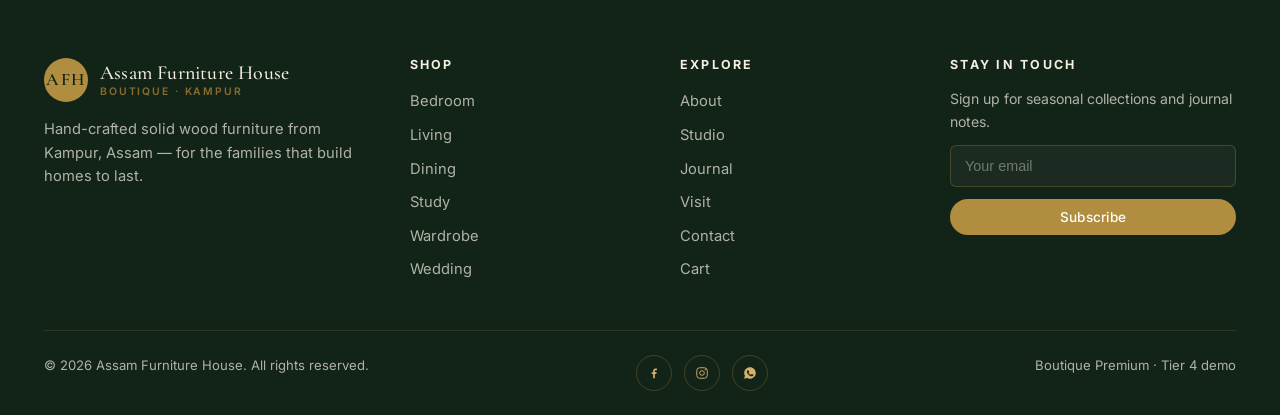
==== commit 50e2cb4a: "Fix: Replace blocked Unsplash images with picsum.photos CDN + SVG fallback" ====
--- a/index.html
+++ b/index.html
@@ -16,14 +16,14 @@
 
   <link rel="stylesheet" href="styles.css" />
   <script>
-    // Map of broken URLs to replacement URLs  
+    // Map of broken URLs to reliable replacements
     const IMG_REPLACEMENTS = {
-      'photo-1616627562650-86eaeae3d72e': 'https://images.unsplash.com/photo-1555041469-a586c61ea9bc?w=1200&q=80&auto=format&fit=crop',
-      'photo-1632322474318-bedb31a2b8b1': 'https://images.unsplash.com/photo-1578500494198-246f612d03b3?w=1200&q=80&auto=format&fit=crop',
-      'photo-1567538096630-e0c55bd6374c': 'https://images.unsplash.com/photo-1555041469-a586c61ea9bc?w=900&q=80&auto=format&fit=crop',
-      'photo-1517445312882-bc9910d016b7': 'https://images.unsplash.com/photo-1578500494198-246f612d03b3?w=900&q=80&auto=format&fit=crop',
-      'photo-1583394293214-28ded15ee548': 'https://images.unsplash.com/photo-1595951707802-6b2b55a42c0a?w=900&q=80&auto=format&fit=crop',
-      'photo-1604061986761-d9d0cc41b0d1': 'https://images.unsplash.com/photo-1616627562650-86eaeae3d72e?w=900&q=80&auto=format&fit=crop'
+      'photo-1616627562650-86eaeae3d72e': 'https://picsum.photos/1200/800?random=1',
+      'photo-1632322474318-bedb31a2b8b1': 'https://picsum.photos/1200/800?random=2',
+      'photo-1567538096630-e0c55bd6374c': 'https://picsum.photos/900/600?random=3',
+      'photo-1517445312882-bc9910d016b7': 'https://picsum.photos/900/600?random=4',
+      'photo-1583394293214-28ded15ee548': 'https://picsum.photos/900/600?random=5',
+      'photo-1604061986761-d9d0cc41b0d1': 'https://picsum.photos/900/600?random=6'
     };
 
     // Replace broken URLs before page loads
@@ -34,7 +34,7 @@
             img.src = replacement;
           }
         }
-        // Add error handler as backup
+        // Add error handler as backup with SVG placeholder
         img.addEventListener('error', function() {
           for (const [broken, replacement] of Object.entries(IMG_REPLACEMENTS)) {
             if (this.src.includes(broken)) {
@@ -42,7 +42,8 @@
               return;
             }
           }
-          this.style.backgroundColor = '#e8dcc8';
+          // Final fallback: SVG placeholder
+          this.src = 'data:image/svg+xml,%3Csvg xmlns="http://www.w3.org/2000/svg" width="800" height="600"%3E%3Crect fill="%23e8dcc8" width="800" height="600"/%3E%3Ctext x="50%25" y="50%25" dominant-baseline="middle" text-anchor="middle" fill="%23666" font-size="24" font-family="Arial"%3EImage unavailable%3C/text%3E%3C/svg%3E';
           this.style.minHeight = '200px';
         });
       });
